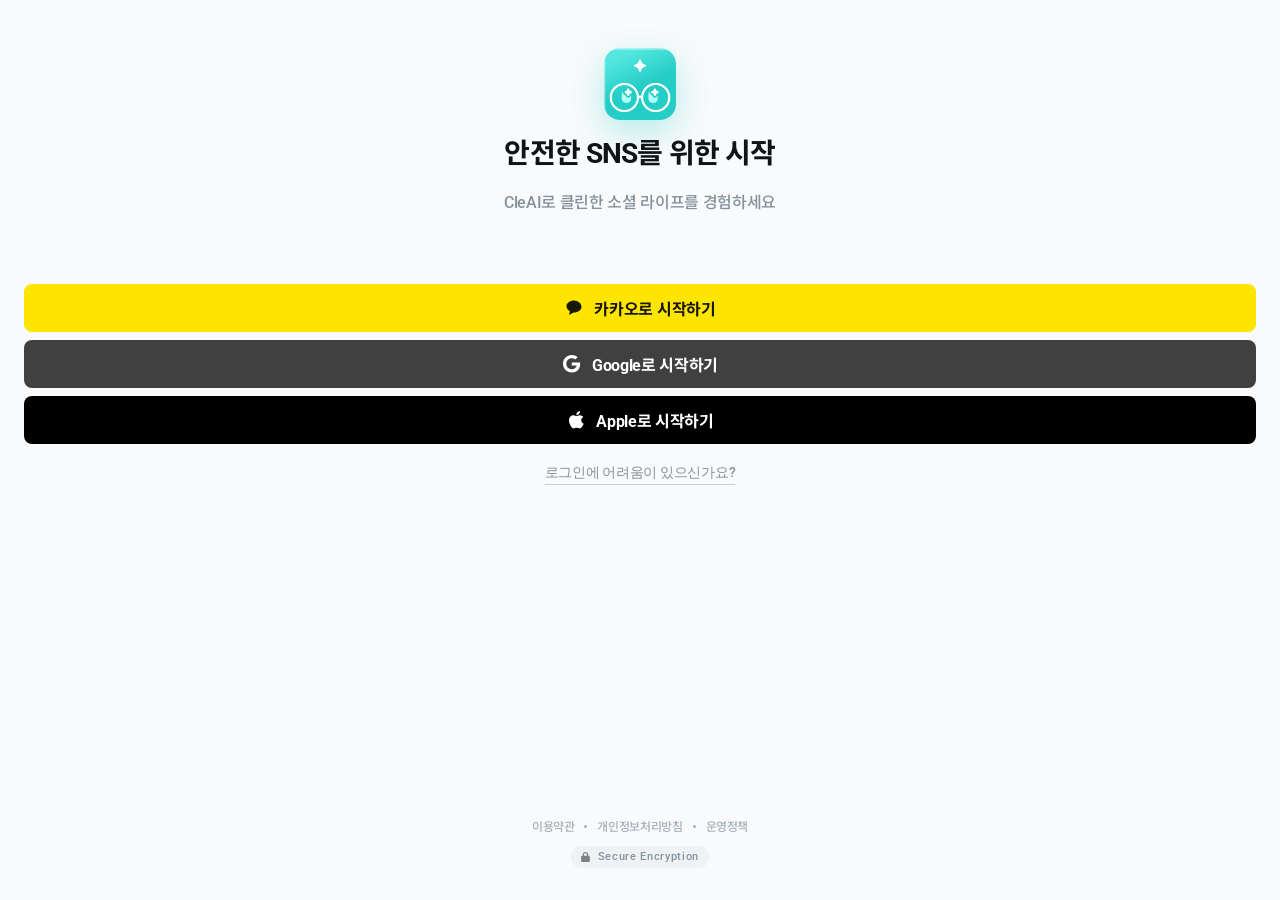
==== CleAI App Screens.html @ 6dae0ecf "Update app icon to new glasses mascot design Replace app-icon.png with new teal glasses icon. Add ap" ====
<!DOCTYPE html><html lang="ko"><head><meta charset="UTF-8"/><meta name="viewport" content="width=device-width, initial-scale=1.0, viewport-fit=cover"/><title>CleAI</title><link rel="preconnect" href="https://fonts.googleapis.com"/><link rel="preconnect" href="https://fonts.gstatic.com" crossorigin/><link href="https://fonts.googleapis.com/css2?family=Gugi&family=Roboto:wght@400;500;700&family=Noto+Sans+KR:wght@400;500;700&display=swap" rel="stylesheet"/><link rel="stylesheet" href="cleai.css"/><link rel="apple-touch-icon" href="assets/app-icon.png"/><link rel="icon" type="image/png" href="assets/app-icon.png"/><style>*{box-sizing:border-box;margin:0;padding:0}html,body{height:100%}body{font-family:'Roboto','Noto Sans KR',-apple-system,sans-serif;background:var(--n-50);-webkit-font-smoothing:antialiased}
.phone{width:100%;height:100%}
.screen{position:relative;width:100%;height:100dvh;overflow:hidden;background:var(--n-50);display:flex;flex-direction:column}



.screen-body{flex:1;overflow-y:auto;-ms-overflow-style:none;scrollbar-width:none;min-height:0}.screen-body::-webkit-scrollbar{display:none}
.pg{display:flex;flex-direction:column;gap:16px;padding:16px 20px 32px}

.screen .appbar,.screen .appbar-title{width:100%;border-radius:0;box-shadow:none;border-bottom:1px solid var(--n-150);flex:none}.screen .appbar{padding:12px 20px}.screen .appbar-title{padding:16px 20px}
.screen .tabbar{width:100%;border-radius:0;box-shadow:none;border-top:1px solid var(--n-150);flex:none}
.backbar{height:54px;display:flex;align-items:center;justify-content:center;position:relative;flex:none;background:#fff;border-bottom:1px solid var(--n-150)}.backbar .bb-back{position:absolute;left:13px;width:40px;height:40px;display:grid;place-items:center;color:var(--n-700);opacity:.8;cursor:pointer}.backbar .bb-title{font-size:17px;font-weight:700;letter-spacing:-.02em;color:var(--n-950)}
.banner-tap{cursor:pointer;border-radius:var(--r-md);-webkit-tap-highlight-color:transparent}
.page-overlay{position:absolute;inset:0;z-index:35;background:var(--n-50);transform:translateX(100%);transition:none;pointer-events:none;display:flex;flex-direction:column}.page-overlay.active{transform:translateX(0);pointer-events:auto}
.overlay-body{flex:1;overflow-y:auto;-ms-overflow-style:none;scrollbar-width:none;min-height:0}.overlay-body::-webkit-scrollbar{display:none}
.page-overlay .page-overlay 
.reels-overlay{position:absolute;inset:0;z-index:40;background:#000;display:none;pointer-events:none}.reels-overlay.open{display:flex;flex-direction:column;pointer-events:auto}
.reels-screen{position:absolute;inset:0;overflow:hidden}.reels-img{position:absolute;inset:0;width:100%;height:100%;object-fit:cover;object-position:center top}
.reels-back{position:absolute;top:48px;left:10px;width:38px;height:38px;border-radius:50%;display:grid;place-items:center;background:rgba(0,0,0,.32);backdrop-filter:blur(4px);cursor:pointer;z-index:70}
.cleai-fab{position:absolute;top:45%;right:6px;width:50px;display:flex;flex-direction:column;align-items:center;gap:5px;z-index:5;cursor:pointer}
.cleai-glyph{width:36px;height:36px;display:grid;place-items:center;position:relative}
.cleai-spinner{position:absolute;width:30px;height:30px;border-radius:50%;border:3px solid rgba(255,255,255,.32);border-top-color:#fff;animation:cleaiSpin .8s linear infinite;opacity:1;transition:opacity .25s}
@keyframes cleaiSpin{to{transform:rotate(360deg)}}
.cleai-icon{position:absolute;opacity:0;transform:scale(.4)}.cleai-lbl{font-size:11px;font-weight:700;color:#fff;letter-spacing:-.02em;text-shadow:0 1px 4px rgba(0,0,0,.55)}
.reels-overlay.loaded .cleai-spinner{opacity:0}.reels-overlay.loaded .cleai-icon{opacity:1;transform:scale(1);transition:opacity .3s,transform .45s cubic-bezier(.2,1.5,.4,1)}
.bs-overlay{position:absolute;inset:0;z-index:50;display:flex;flex-direction:column;justify-content:flex-end;pointer-events:none}.bs-overlay.open{pointer-events:auto}
.bs-scrim{position:absolute;inset:0;background:rgba(15,20,24,.38);opacity:0;transition:opacity .32s}.bs-overlay.open .bs-scrim{opacity:1}
.bs-sheet{width:100%;background:#fff;border-radius:20px 20px 0 0;transform:translateY(100%);transition:none;position:relative;z-index:1;max-height:88%;display:flex;flex-direction:column}.bs-overlay.open .bs-sheet{transform:translateY(0)}
.bs-handle{width:36px;height:4px;border-radius:9999px;background:var(--n-200);margin:12px auto 0;flex:none}
.bs-header{display:flex;align-items:center;justify-content:space-between;padding:14px 24px 0;flex:none}.bs-brand{display:flex;align-items:center;gap:14px}.bs-icon-wrap{width:40px;height:40px;border-radius:8px;background:var(--teal-500);display:grid;place-items:center;flex:none}.bs-title{font-size:24px;font-weight:700;letter-spacing:-.01em;color:var(--n-950)}.bs-version{font-size:12px;font-weight:500;color:var(--n-500);background:#fff;border:1px solid var(--n-200);border-radius:8px;padding:5px 10px}
.bs-state{display:flex;flex-direction:column;flex:1;overflow:hidden}.bs-hidden{display:none!important}
.bs-mascot-area{flex:1;display:flex;flex-direction:column;align-items:center;justify-content:center;gap:6px;padding:16px}.bs-mascot{width:160px}.bs-analyzing-title{font-size:24px;font-weight:700;letter-spacing:-.01em;color:var(--n-950)}.bs-analyzing-sub{font-size:14px;font-weight:500;color:var(--n-500);letter-spacing:-.02em}
.bs-body{flex:1;overflow-y:auto;padding:16px 24px 0;display:flex;flex-direction:column;gap:12px;-ms-overflow-style:none;scrollbar-width:none}.bs-body::-webkit-scrollbar{display:none}
.bs-risk-card{background:var(--n-50);border-radius:10px;box-shadow:inset 0 0 0 1px var(--n-200);padding:16px}.bs-risk-header{display:flex;justify-content:space-between;align-items:center;margin-bottom:16px}.bs-risk-title{font-size:18px;font-weight:700;color:var(--n-950);letter-spacing:-.02em}
.bs-risk-tabs{display:flex;gap:4px}.bs-risk-tab{width:36px;height:24px;border-radius:8px;background:#fff;display:flex;align-items:center;justify-content:center;font-size:12px;font-weight:500;color:var(--n-300);letter-spacing:-.03em}.bs-risk-tab.active{background:var(--risk-caution);color:#fff;font-weight:700}
.bs-prows{display:flex;flex-direction:column;gap:14px}.bs-prow-meta{display:flex;justify-content:space-between;font-size:14px;font-weight:500;color:rgb(74,86,96);letter-spacing:-.02em;margin-bottom:6px}.bs-prow-track{height:8px;border-radius:9999px;background:var(--n-150)}.bs-prow-fill{height:100%;border-radius:9999px;background:var(--teal-500)}
.bs-accordion{height:64px;border-radius:16px;box-shadow:inset 0 0 0 1px var(--n-200);background:#fff;display:flex;align-items:center;justify-content:space-between;padding:0 16px;cursor:pointer;flex:none}.bs-accordion.open{border-radius:16px 16px 0 0}.bs-accordion-label{font-size:16px;font-weight:700;color:var(--n-950);letter-spacing:-.02em}.bs-accordion-chev{transition:transform .3s}.bs-accordion.open .bs-accordion-chev{transform:rotate(180deg)}
.bs-detail{background:var(--n-0);border-radius:0 0 16px 16px;overflow:hidden;max-height:0;transition:max-height .35s cubic-bezier(.4,0,.2,1);flex:none;border:none}.bs-detail.open{max-height:300px;border:1px solid var(--n-200);border-top:none}
.bs-detail-inner{padding:16px}
.bs-detail-section{margin-bottom:14px}.bs-detail-section:last-child{margin-bottom:0}.bs-detail-label{font-size:14px;font-weight:500;color:var(--n-500);letter-spacing:-.02em;margin-bottom:6px}.bs-detail-val{font-size:14px;font-weight:500;color:var(--n-950);letter-spacing:-.02em}.bs-detail-text{font-size:14px;font-weight:500;color:var(--n-950);letter-spacing:-.02em;line-height:1.6}.bs-detail-two{display:flex;gap:40px}.bs-kw-row{display:flex;gap:6px;flex-wrap:wrap}.bs-kw-chip{background:var(--n-150);border-radius:4px;padding:3px 8px;font-size:12px;color:var(--n-500)}
.bs-actions{display:flex;flex-direction:column;gap:8px;padding:12px 24px 24px;flex:none}.bs-primary-btn{height:44px;border-radius:8px;background:var(--teal-500);color:#fff;font-size:16px;font-weight:700;letter-spacing:-.02em;border:none;cursor:pointer;font-family:'Roboto',sans-serif;display:flex;align-items:center;justify-content:center;gap:6px;width:100%}.bs-close-btn{height:44px;border-radius:8px;background:var(--n-150);color:rgb(74,86,96);font-size:16px;font-weight:700;letter-spacing:-.02em;border:none;cursor:pointer;font-family:'Roboto',sans-serif;width:100%}
.verdict-overlay{position:absolute;inset:0;z-index:60;background:rgb(248,250,251);transform:translateX(100%);transition:none;pointer-events:none;display:flex;flex-direction:column}.verdict-overlay.open{transform:translateX(0);pointer-events:auto}
.verdict-header{height:56px;background:#fff;border-bottom:1px solid var(--n-150);display:flex;align-items:center;justify-content:center;position:relative;flex:none}.verdict-header .vd-back{position:absolute;left:10px;width:40px;height:40px;display:grid;place-items:center;color:var(--n-700);opacity:.8;cursor:pointer}.verdict-header .vd-title{font-size:17px;font-weight:700;letter-spacing:-.02em;color:var(--n-950)}
.verdict-body{flex:1;overflow-y:auto;padding:20px 24px 32px;display:flex;flex-direction:column;gap:16px;-ms-overflow-style:none;scrollbar-width:none}.verdict-body::-webkit-scrollbar{display:none}
.vd-card{background:#fff;border-radius:10px;box-shadow:var(--sh-card);padding:16px}.vd-content-row{display:flex;gap:14px;align-items:flex-start}.vd-thumb{width:80px;height:80px;border-radius:8px;background:url(assets/verdict-thumb.png) center/cover no-repeat;flex:none}.vd-meta{flex:1;min-width:0}.vd-source-tag{display:inline-block;background:var(--n-150);border-radius:8px;padding:3px 8px;font-size:12px;font-weight:500;color:var(--n-500);letter-spacing:-.03em;margin-bottom:6px}.vd-content-title{font-size:14px;font-weight:500;color:rgb(74,86,96);letter-spacing:-.02em;line-height:1.5}.vd-author{font-size:12px;color:var(--n-500);letter-spacing:-.03em;margin-top:4px}.vd-summary{font-size:16px;color:var(--n-950);letter-spacing:-.02em;line-height:1.7;margin-top:14px;padding-top:14px;border-top:1px solid var(--n-150)}
.vd-risk-title{font-size:20px;font-weight:700;color:var(--n-950);letter-spacing:-.01em;margin-bottom:14px}.vd-bar-labels{display:flex;justify-content:space-between;font-size:12px;color:rgb(166,177,185);margin-bottom:6px}.vd-segments{display:flex;gap:4px;margin-bottom:12px}.vd-seg{flex:1;height:16px;border-radius:4px;background:var(--n-150)}.vd-seg.on{background:var(--teal-500)}.vd-tags{display:flex;gap:8px;flex-wrap:wrap}.vd-tag{display:flex;align-items:center;gap:6px;background:var(--n-150);border-radius:8px;padding:6px 12px;font-size:14px;font-weight:500;color:rgb(102,115,125)}.vd-tag img{width:18px;height:18px;opacity:.6}
.vd-sec-head{display:flex;justify-content:space-between;align-items:center;margin-bottom:12px}.vd-sec-title{font-size:20px;font-weight:700;color:var(--n-950);letter-spacing:-.01em}.vd-sec-count{font-size:14px;color:var(--n-500)}
.vd-ref-card{background:#fff;border-radius:10px;box-shadow:var(--sh-card);padding:16px;display:flex;gap:14px;align-items:flex-start;margin-bottom:12px}.vd-ref-card:last-child{margin-bottom:0}.vd-ref-icon{width:56px;height:56px;border-radius:8px;background:var(--n-50);display:grid;place-items:center;flex:none}.vd-ref-icon img{width:22px;height:22px}.vd-ref-body{flex:1;min-width:0}.vd-ref-tag{display:inline-block;background:var(--n-150);border-radius:4px;padding:2px 7px;font-size:11px;color:var(--n-500);margin-bottom:5px}.vd-ref-title{font-size:14px;font-weight:700;color:var(--n-950);letter-spacing:-.02em;margin-bottom:3px}.vd-ref-desc{font-size:13px;color:var(--n-500);white-space:nowrap;overflow:hidden;text-overflow:ellipsis;margin-bottom:6px}.vd-ref-link{font-size:14px;font-weight:500;color:rgb(102,115,125);border-bottom:1px solid rgb(102,115,125);display:inline-block}
.vd-extra-section{border:1px solid var(--n-200);border-radius:10px;overflow:hidden;background:#fff}.vd-extra-item{border-bottom:1px solid var(--n-200);padding:14px 16px}.vd-extra-item:last-child{border-bottom:none}.vd-extra-header{display:flex;justify-content:space-between;align-items:center;margin-bottom:8px}.vd-extra-label{font-size:16px;font-weight:700;color:var(--n-950);letter-spacing:-.02em}.vd-extra-text{font-size:14px;font-weight:500;color:rgb(102,115,125);letter-spacing:-.02em;line-height:1.6}
.vd-actions{display:flex;flex-direction:column;gap:8px;margin-top:4px}.vd-primary{height:44px;border-radius:8px;background:var(--teal-500);color:#fff;font-size:16px;font-weight:700;border:none;cursor:pointer;font-family:'Roboto',sans-serif;width:100%}.vd-ghost{height:44px;border-radius:8px;background:transparent;color:var(--n-500);font-size:14px;border:none;cursor:pointer;font-family:'Roboto',sans-serif;width:100%}
.g1-pg{background:rgb(248,250,251)}
#g1SubContent{overflow:hidden;max-height:2000px;transition:max-height .45s cubic-bezier(.4,0,.2,1),opacity .35s ease;opacity:1;display:flex;flex-direction:column;gap:6px;padding-top:6px}
#g1SubContent.hidden{max-height:0;opacity:0}
#g1SubContent .sec-group-label{margin-top:18px;margin-bottom:2px}
#g1SubContent .sec-group-label:first-child{margin-top:0}.g1-card{background:#fff;border-radius:10px;box-shadow:var(--sh-card);overflow:hidden}.g1-card-row{display:flex;align-items:center;justify-content:space-between;padding:18px 16px}.g1-card-title{font-size:20px;font-weight:700;color:rgb(17,24,39);letter-spacing:-.01em}
.g1-plrow{display:flex;align-items:center;gap:14px;padding:12px 16px;border-bottom:1px solid var(--n-150)}.g1-plrow.last{border-bottom:none}.g1-pl-icon{width:40px;height:40px;border-radius:8px;background:var(--n-50);display:grid;place-items:center;flex:none;color:var(--n-500)}.g1-pl-body{flex:1}.g1-pl-name{font-size:18px;font-weight:700;color:var(--n-950);letter-spacing:-.02em}.g1-pl-status{font-size:12px;font-weight:500;color:var(--n-500);letter-spacing:-.03em;margin-top:2px}.g1-pl-status.ok{color:rgb(71,205,122)}.g1-pl-btn{font-size:14px;font-weight:500;color:var(--n-500);border:1px solid var(--n-200);border-radius:4px;padding:3px 10px;flex:none;cursor:pointer}
.g1-frow{display:flex;align-items:center;justify-content:space-between;padding:14px 16px;border-bottom:1px solid var(--n-150);gap:12px}.g1-frow.last{border-bottom:none}.g1-frow.g1-nav{cursor:pointer}.g1-frow.g1-nav:active{background:var(--n-50)}.g1-fr-body{flex:1;min-width:0}.g1-fr-title{font-size:16px;font-weight:500;color:var(--n-950);letter-spacing:-.02em}.g1-fr-desc{font-size:14px;font-weight:500;color:var(--n-500);letter-spacing:-.02em;margin-top:2px}
.h1-month-bar{background:var(--teal-500);height:54px;display:flex;align-items:center;justify-content:center;gap:8px;font-size:18px;font-weight:700;color:#fff;letter-spacing:-.02em;flex:none;box-shadow:0 2px 16px rgba(36,205,197,.35)}
.h1-body{display:flex;flex-direction:column;background:rgb(238,242,244);gap:8px}.h1-teal-section{background:var(--teal-500);box-shadow:0 4px 20px rgba(36,205,197,.35);padding:16px 24px 24px}
.h1-headline{font-size:24px;font-weight:700;color:#fff;letter-spacing:-.03em;line-height:1.55;margin-bottom:20px}
.h1-chart-card{background:#fff;border-radius:10px;padding:16px}.h1-chart-head{display:flex;justify-content:space-between;align-items:center;margin-bottom:12px}.h1-chart-title{font-size:16px;font-weight:700;color:var(--n-950);letter-spacing:-.01em}.h1-chart-meta{font-size:12px;font-weight:500;color:var(--n-500);letter-spacing:-.03em}.h1-chart-labels{display:flex;justify-content:space-around;font-size:12px;font-weight:500;color:var(--n-500);letter-spacing:-.02em;margin-top:8px}
.h1-gray-section{padding:24px 24px 20px;display:flex;flex-direction:column;gap:10px}.h1-sec-label{font-size:18px;font-weight:700;color:var(--n-950);letter-spacing:-.01em}
.h1-rank-card{background:#fff;border-radius:8px;box-shadow:var(--sh-card);padding:0 16px;height:72px;display:flex;align-items:center;gap:12px}.h1-rank-badge{width:36px;height:36px;border-radius:50%;background:var(--teal-600);display:grid;place-items:center;font-size:20px;font-weight:700;color:#fff;flex:none}.h1-rank-badge.r2{background:var(--teal-400)}.h1-rank-badge.r3{background:var(--teal-300)}.h1-rank-body{flex:1;min-width:0}.h1-rank-title{font-size:16px;font-weight:700;color:var(--n-950);letter-spacing:-.02em}.h1-rank-desc{font-size:12px;font-weight:500;color:var(--n-500);letter-spacing:-.02em;margin-top:2px}.h1-rank-count{font-size:13px;font-weight:500;color:var(--n-500);letter-spacing:-.02em;flex:none}
.h1-platform-card{background:#fff;border-radius:10px;box-shadow:var(--sh-card);padding:20px 16px}.h1-pl-row{display:flex;align-items:center;justify-content:space-between}.h1-pl-left{display:flex;align-items:center;gap:10px}.h1-pl-icon{color:var(--n-700);display:grid;place-items:center;width:24px;height:24px}.h1-pl-name{font-size:16px;font-weight:500;color:var(--n-700);letter-spacing:-.02em}.h1-pl-pct{font-size:16px;font-weight:500;color:var(--n-700);letter-spacing:-.02em}.h1-pl-track{height:8px;border-radius:9999px;background:var(--n-150);margin-top:8px;overflow:hidden}.h1-pl-fill{height:100%;border-radius:9999px;background:var(--teal-500)}

/* share tap button */
.share-tap-btn{position:absolute;top:70%;right:2px;width:58px;height:68px;z-index:7;cursor:pointer;-webkit-tap-highlight-color:transparent}
/* share popup overlay */
.share-popup{position:absolute;inset:0;z-index:45;display:flex;align-items:center;justify-content:center;padding:20px;pointer-events:none}
.share-popup.open{pointer-events:auto}
.share-scrim{position:absolute;inset:0;background:rgba(15,20,24,.55);opacity:0;transition:opacity .22s}
.share-popup.open .share-scrim{opacity:1}
.share-dialog{position:relative;z-index:1;width:320px;max-width:320px;border-radius:20px;background:rgba(255,255,255,.82);backdrop-filter:blur(15px);-webkit-backdrop-filter:blur(15px);overflow:hidden;transform:scale(.92);opacity:0;transition:transform .22s,opacity .22s;text-align:center;padding-bottom:24px}
.share-popup.open .share-dialog{transform:scale(1);opacity:1}
.share-dialog-title{font-size:32px;font-weight:700;color:var(--n-950);letter-spacing:-.03em;padding:28px 24px 0;line-height:1.2}
.share-dialog-sub{font-size:14px;font-weight:500;color:rgb(102,115,125);letter-spacing:-.02em;padding:8px 24px 0}
.share-dialog-mascot{width:280px;display:block;margin:-8px auto -16px}
.share-dialog-shadow{width:38px;height:4px;border-radius:50%;background:rgb(198,206,212);margin:0 auto 0}
.share-f2{display:none;flex-direction:column;background:#fff;border-radius:20px;overflow:hidden;width:100%;max-width:320px;box-shadow:0 20px 60px rgba(15,20,24,.3);position:relative;z-index:1}.share-f2.active{display:flex}
.share-f2-header{display:flex;align-items:center;gap:14px;padding:24px 24px 0}
.share-f2-body{padding:16px 24px 0;display:flex;flex-direction:column;gap:12px}
.share-risk-card{background:var(--n-50);border-radius:10px;box-shadow:inset 0 0 0 1px var(--n-200);padding:16px;display:flex;flex-direction:column;gap:14px}
.share-risk-row{display:flex;align-items:center;justify-content:space-between;height:24px}
.srr-label{font-size:14px;font-weight:500;color:rgb(74,86,96);letter-spacing:-.02em}
.srr-right{display:flex;align-items:center;gap:10px}
.srr-bar{width:64px;height:8px;border-radius:9999px;background:var(--n-200);overflow:hidden;flex:none}
.srr-bar span{display:block;height:100%;border-radius:9999px;background:var(--teal-500)}
.srr-lvl{font-size:14px;font-weight:500;color:rgb(74,86,96);letter-spacing:-.02em;min-width:28px;text-align:right}
.share-alert-box{background:var(--n-50);border-radius:8px;box-shadow:inset 0 0 0 1px var(--n-200);padding:12px;font-size:14px;font-weight:500;color:rgb(74,86,96);letter-spacing:-.02em}
.share-alert-link{font-size:14px;font-weight:500;color:var(--n-500);letter-spacing:-.02em;display:flex;align-items:center;gap:6px;justify-content:center}
.share-dialog-btns{display:flex;flex-direction:column;gap:8px;padding:16px 24px 0}
.share-btn-primary{height:44px;border-radius:8px;background:var(--teal-500);color:#fff;font-size:16px;font-weight:700;letter-spacing:-.02em;border:none;cursor:pointer;font-family:'Roboto',sans-serif;width:100%}
.share-btn-gray{height:44px;border-radius:8px;background:var(--n-150);color:rgb(74,86,96);font-size:16px;font-weight:700;letter-spacing:-.02em;border:none;cursor:pointer;font-family:'Roboto',sans-serif;width:100%}

/* ── Splash Screen ── */
.splash-overlay{position:absolute;inset:0;z-index:200;background:linear-gradient(169deg,rgb(191,244,252) -8%,rgb(36,205,197) 44%,rgb(108,222,216) 100%);display:flex;align-items:center;justify-content:center;opacity:1;transition:opacity .55s ease}
.splash-overlay.hide{opacity:0}
.splash-overlay.gone{display:none}
.splash-content{display:flex;flex-direction:column;align-items:center;gap:19.5px;animation:splashIn .7s cubic-bezier(.2,1.1,.4,1) both;margin-top:-80px}
@keyframes splashIn{from{opacity:0;transform:scale(.82)}to{opacity:1;transform:scale(1)}}
/* Logo mark (125.288×107.338) */
.splash-logo{display:flex;flex-direction:column;align-items:center;justify-content:center;width:90px}
.splash-logo-img{width:90px;height:auto}
/* Wordmark */
.splash-wordmark{font-family:'Gugi',sans-serif;font-size:40px;color:#fff;letter-spacing:-.02em;line-height:1}
@media(prefers-reduced-motion:reduce){.splash-content{animation:none}}

/* ── Flow overlays (login, permissions) ── */
.flow-overlay{position:absolute;inset:0;display:none;flex-direction:column;background:rgb(248,250,251)}
.flow-overlay.active{display:flex!important;pointer-events:auto!important;transform:translateX(0)!important}
/* Login */
.login-flow-body{flex:1;display:flex;flex-direction:column;padding:0 24px 32px;overflow:hidden;gap:20px}
.lf-top{display:flex;flex-direction:column;align-items:center;text-align:center;padding-top:48px;gap:12px;padding-bottom:48px}
.lf-icon{width:72px;height:72px;border-radius:16px;box-shadow:0 12px 32px rgba(36,205,197,.3)}
.lf-heading{font-size:28px;font-weight:700;color:rgb(15,20,24);letter-spacing:-.03em;line-height:1.6}
.lf-sub{font-size:16px;font-weight:500;color:rgb(133,146,155);letter-spacing:-.02em;line-height:1.7}
.lf-btns{display:flex;flex-direction:column;gap:8px}
.lf-btns .btn{max-width:none;width:100%}
.lf-btns .btn-link{margin-top:12px;background:none;border:none;border-bottom:1px solid rgb(198,206,212);padding:0 0 2px;font-size:14px;font-weight:500;color:rgb(133,146,155);letter-spacing:-.02em;cursor:pointer;display:inline-block;width:auto;align-self:center;font-family:'Roboto',sans-serif}
.lf-footer{display:flex;flex-direction:column;align-items:center;gap:10px;margin-top:auto}
.lf-links{display:flex;align-items:center;gap:10px;font-size:12px;font-weight:500;color:rgb(166,177,185);letter-spacing:-.03em}
.lf-dot{width:3px;height:3px;border-radius:50%;background:rgb(166,177,185)}
.lf-encrypt{font-size:11px;font-weight:500;color:rgb(133,146,155);letter-spacing:.06em;background:rgb(238,242,244);border-radius:9999px;padding:3px 10px;display:flex;align-items:center;gap:4px}
/* Permissions */
.perm-flow-body{flex:1;overflow-y:auto;-ms-overflow-style:none;scrollbar-width:none;padding:24px 24px 32px;display:flex;flex-direction:column;gap:16px}
.perm-flow-body::-webkit-scrollbar{display:none}
.perm-chip{display:inline-flex;align-items:center;gap:6px;background:rgb(243,244,246);border-radius:8px;padding:4px 10px;font-size:12px;font-weight:500;color:rgb(107,114,128);letter-spacing:-.03em;width:fit-content}
.perm-heading{font-size:28px;font-weight:700;color:rgb(0,0,0);letter-spacing:-.03em;line-height:1.6}
.perm-sub{font-size:16px;color:rgb(107,114,128);letter-spacing:-.02em;line-height:1.7}
.perm-cards{display:flex;flex-direction:column;gap:12px}
.perm-card{background:rgb(249,250,251);border-radius:16px;box-shadow:inset 0 0 0 1px rgb(243,244,246);padding:20px;display:flex;gap:16px;align-items:flex-start}
.perm-card-icon{width:40px;height:40px;border-radius:8px;background:rgb(238,242,244);box-shadow:inset 0 0 0 1px rgb(221,227,231);display:grid;place-items:center;flex:none}
.perm-card-body{flex:1;min-width:0}
.perm-card-head{display:flex;align-items:center;justify-content:space-between;margin-bottom:6px}
.perm-card-title{font-size:18px;font-weight:700;color:rgb(17,24,39);letter-spacing:-.02em}
.perm-tgl{width:40px;height:24px;border-radius:9999px;flex:none;position:relative;cursor:pointer}
.perm-tgl::after{content:'';position:absolute;top:3px;width:18px;height:18px;border-radius:50%;background:#fff;transition:left .2s}
.perm-tgl.on{background:var(--teal-500)}.perm-tgl.on::after{left:19px}
.perm-tgl.off{background:rgb(209,213,219)}.perm-tgl.off::after{left:3px}
.perm-card-desc{font-size:16px;color:rgb(107,114,128);letter-spacing:-.02em;line-height:1.7}
.perm-encrypt-note{font-size:12px;font-weight:500;color:rgb(133,146,155);letter-spacing:-.03em;text-align:center}
.perm-cta{height:44px;border-radius:8px;background:var(--teal-500);color:#fff;font-size:16px;font-weight:700;letter-spacing:-.02em;border:none;cursor:pointer;font-family:'Roboto',sans-serif;width:100%;flex:none}

/* Chart animation */
#chartLine{transition:stroke-dashoffset 1s cubic-bezier(.4,0,.2,1)}
#chartLine.anim{stroke-dashoffset:0}
#chartArea{transition:opacity .5s ease}
#chartArea.anim{opacity:1}
.chart-dot{transition:opacity .25s ease,r .2s ease}
.chart-dot.anim{opacity:1}

/* Slide-in sub-pages */
#pageAccountInfo,#pageNotifSettings{transition:transform .3s cubic-bezier(.4,0,.2,1)!important}
/* Settings sub-pages */
.sfl-label{font-size:16px;font-weight:500;color:rgb(15,20,24);letter-spacing:-.02em;margin-bottom:6px}
.sfl-input{border-radius:8px;background:#fff;box-shadow:inset 0 0 0 1px rgb(221,227,231);padding:12px 16px;display:flex;align-items:center;justify-content:space-between;height:51px}
.sfl-input.locked{background:rgb(238,242,244);box-shadow:inset 0 0 0 1px rgb(198,206,212)}
.sfl-value{font-size:16px;font-weight:500;color:rgb(74,86,96);letter-spacing:-.02em}
.sfl-inp{border:none;background:none;outline:none;font-size:16px;font-weight:500;color:rgb(15,20,24);letter-spacing:-.02em;width:100%;font-family:'Roboto',sans-serif}
.sfl-inp::placeholder{color:rgb(198,206,212)}
.settings-field-group{display:flex;flex-direction:column}
.sfl-save-btn{height:44px;border-radius:8px;background:var(--teal-500);color:#fff;font-size:16px;font-weight:700;border:none;cursor:pointer;font-family:'Roboto',sans-serif}
/* Notif page */
.notif-sec-label{font-size:18px;font-weight:700;color:rgb(74,86,96);letter-spacing:-.02em;margin-bottom:12px}
.notif-card{background:#fff;border-radius:10px;box-shadow:inset 0 0 0 1px rgb(221,227,231);overflow:hidden}
.notif-row{display:flex;align-items:center;justify-content:space-between;padding:16px;border-bottom:1px solid rgb(221,227,231);gap:12px}
.notif-row:last-child{border-bottom:none}
.notif-row-body{flex:1;min-width:0}
.notif-row-title{font-size:16px;font-weight:500;color:rgb(15,20,24);letter-spacing:-.02em;margin-bottom:4px}
.notif-row-desc{font-size:14px;font-weight:500;color:rgb(133,146,155);letter-spacing:-.02em;line-height:1.55}
.freq-row{display:flex;align-items:center;justify-content:space-between;padding:16px;border-bottom:1px solid rgb(221,227,231);cursor:pointer}
.freq-row:last-child{border-bottom:none}
.freq-row-left{display:flex;align-items:center;gap:12px}
.freq-row-label{font-size:16px;font-weight:500;color:rgb(15,20,24);letter-spacing:-.02em}
.freq-check{transition:opacity .2s}
.notif-freq-note{font-size:14px;font-weight:500;color:rgb(166,177,185);letter-spacing:-.02em;text-align:center;margin-top:14px}
@media(prefers-reduced-motion:reduce){.cleai-spinner{animation:none}}.screen,.flow-overlay,.page-overlay,.verdict-overlay{padding-top:env(safe-area-inset-top,0px)}.reels-back{top:calc(48px + env(safe-area-inset-top,0px))}.screen .tabbar,.page-overlay .tabbar{padding-bottom:env(safe-area-inset-bottom,0px)}</style></head><body><div class="phone"><div class="screen"><div class="splash-overlay" id="splashOverlay">
      <!-- Logo container: 125.288×176.822, centered in 360px frame -->
      <div class="splash-content">
        <div class="splash-logo">
          <img class="splash-logo-img" src="assets/splash-logo.svg" alt="CleAI"/>
        </div>
                <div class="splash-wordmark">CleAI</div>
      </div>
    </div>
      <div class="flow-overlay" id="loginPage" style="z-index:195;background:rgb(248,250,251)">
      
      <div class="login-flow-body">
        <!-- Top: icon + heading (top:112 → top:208 in 852px) -->
        <div class="lf-top">
          <img src="assets/app-icon.png" class="lf-icon" alt="CleAI"/>
          <div class="lf-heading">안전한 SNS를 위한 시작</div>
          <div class="lf-sub">CleAI로 클린한 소셜 라이프를 경험하세요</div>
        </div>
        <!-- Buttons (top:344 in 852px ≈ 40%) -->
        <div class="lf-btns">
          <button class="btn btn-kakao" onclick="openPermissions()"><span class="bi"><svg viewBox="0 0 18 18" width="18" height="18" fill="rgb(25,23,0)"><path d="M9 1.5C4.86 1.5 1.5 4.09 1.5 7.275c0 2.07 1.38 3.885 3.465 4.905l-.885 3.3a.28.28 0 0 0 .42.315L8.55 13.5c.15.015.3.015.45.015 4.14 0 7.5-2.595 7.5-5.775S13.14 1.5 9 1.5Z"/></svg></span>카카오로 시작하기</button>
          <button class="btn btn-google" onclick="openPermissions()"><span class="bi"><svg viewBox="0 0 18 18" width="18" height="18" fill="white"><path d="M17.16 8.92C17.16 13.9 13.75 17.44 8.72 17.44 3.9 17.44 0 13.54 0 8.72 0 3.9 3.9 0 8.72 0c2.35 0 4.32.86 5.85 2.28L12.19 4.56C9.09 1.57 3.32 3.82 3.32 8.72c0 3.04 2.43 5.5 5.4 5.5 3.45 0 4.75-2.47 4.95-3.75H8.72V7.47h8.3c.08.45.14.87.14 1.45Z"/></svg></span>Google로 시작하기</button>
          <button class="btn btn-apple" onclick="openPermissions()"><span class="bi"><svg viewBox="0 0 15 18" width="15" height="18" fill="white"><path d="M12.293 9.246C12.285 7.813 12.934 6.73 14.246 5.934c-.734-1.051-1.844-1.629-3.309-1.742-1.387-.11-2.902.808-3.457.808-.586 0-1.93-.77-2.984-.77C2.317 4.266 0 5.969 0 9.434c0 1.023.188 2.08.563 3.171.5 1.434 2.304 4.95 4.187 4.891.984-.023 1.68-.697 2.961-.697 1.242 0 1.887.697 2.984.697 1.899-.027 3.531-3.223 4.008-4.66-2.547-1.2-2.41-3.516-2.41-3.59Zm-2.211-6.414C11.148 1.566 11.051.414 11.02 0c-.941.055-2.031.641-2.652 1.363C7.684 2.137 7.281 3.094 7.367 4.172c1.02.078 1.949-.446 2.715-1.34Z"/></svg></span>Apple로 시작하기</button>
          <button class="btn-link">로그인에 어려움이 있으신가요?</button>
        </div>
        <!-- Footer -->
        <div class="lf-footer">
          <div class="lf-links"><span>이용약관</span><span class="lf-dot"></span><span>개인정보처리방침</span><span class="lf-dot"></span><span>운영정책</span></div>
          <div class="lf-encrypt"><img src="assets/login-lock.svg" style="width:9px;height:10px;filter:invert(50%)" alt=""/>&nbsp;Secure Encryption</div>
        </div>
      </div>
    </div>
      <div class="flow-overlay" id="permPage" style="z-index:196;transform:translateX(0)">
      
      <div class="backbar" style="flex:none"><div class="bb-back" onclick="closePermissions()"><svg width="11" height="19" viewBox="0 0 10 18" fill="none" stroke="currentColor" stroke-width="2" stroke-linecap="round" stroke-linejoin="round"><path d="M9 1 1 9l8 8"/></svg></div><span class="bb-title">권한 설정 안내</span></div>
      <div class="perm-flow-body">
        <div class="perm-chip"><img src="assets/perm-settings.svg" style="width:14px;height:14px;filter:invert(40%) sepia(10%) saturate(400%) hue-rotate(160deg)" alt=""/>Required Settings</div>
        <div class="perm-heading">실시간 서비스를 위해<br/>아래 권한이 필요해요.</div>
        <div class="perm-sub">AI가 유해 콘텐츠로부터 사용자를 보호하기 위해 필수적인 접근 권한입니다. 설정은 언제든지 변경할 수 있어요.</div>
        <div class="perm-cards">
          <div class="perm-card">
          <div class="perm-card-icon"><img src="assets/perm-screen.svg" style="width:20px;height:20px;filter:invert(30%) sepia(15%) saturate(400%) hue-rotate(160deg)" alt=""/></div>
          <div class="perm-card-body">
            <div class="perm-card-head"><span class="perm-card-title">화면 콘텐츠 접근</span><div class="perm-tgl on"></div></div>
            <div class="perm-card-desc">실시간으로 콘텐츠를 탐지하고 필터링하기 위해 필요해요.</div>
          </div>
        </div>
          <div class="perm-card">
          <div class="perm-card-icon"><img src="assets/perm-notif.svg" style="width:20px;height:20px;filter:invert(30%) sepia(15%) saturate(400%) hue-rotate(160deg)" alt=""/></div>
          <div class="perm-card-body">
            <div class="perm-card-head"><span class="perm-card-title">알림 권한</span><div class="perm-tgl off"></div></div>
            <div class="perm-card-desc">위험 콘텐츠 탐지 알림 및 주간 리포트를 보내드려요.</div>
          </div>
        </div>
          <div class="perm-card">
          <div class="perm-card-icon"><img src="assets/perm-usage.svg" style="width:20px;height:20px;filter:invert(30%) sepia(15%) saturate(400%) hue-rotate(160deg)" alt=""/></div>
          <div class="perm-card-body">
            <div class="perm-card-head"><span class="perm-card-title">사용 패턴 분석</span><div class="perm-tgl on"></div></div>
            <div class="perm-card-desc">개인화된 필터링 성능 향상 및 리포트 제공을 위해 사용돼요.</div>
          </div>
        </div>
          <div class="perm-card">
          <div class="perm-card-icon"><img src="assets/perm-camera.svg" style="width:20px;height:20px;filter:invert(30%) sepia(15%) saturate(400%) hue-rotate(160deg)" alt=""/></div>
          <div class="perm-card-body">
            <div class="perm-card-head"><span class="perm-card-title">카메라 접근</span><div class="perm-tgl on"></div></div>
            <div class="perm-card-desc">이미지 및 QR 코드 분석을 통한 보안 강화를 위해 필요해요.</div>
          </div>
        </div>
          <div class="perm-card">
          <div class="perm-card-icon"><img src="assets/perm-mic.svg" style="width:20px;height:20px;filter:invert(30%) sepia(15%) saturate(400%) hue-rotate(160deg)" alt=""/></div>
          <div class="perm-card-body">
            <div class="perm-card-head"><span class="perm-card-title">마이크 접근</span><div class="perm-tgl on"></div></div>
            <div class="perm-card-desc">음성 콘텐츠 내 유해 요소를 분석하기 위해 필요해요.</div>
          </div>
        </div>
        </div>
        <div class="perm-encrypt-note">데이터는 암호화되어 안전하게 보관됩니다</div>
        <button class="perm-cta" onclick="completePerm()">설정 완료</button>
      </div>
    </div>
      <div class="appbar"><div class="ab-brand"><img src="assets/app-icon.png" style="width:34px;height:34px;border-radius:9px;flex:none" alt="CleAI"/><span class="ab-wm">CleAI</span></div><span class="chip-version">v.1.7.3</span></div><div class="screen-body"><div class="pg"><div class="banner-tap" onclick="openReels()" role="button" tabindex="-1"><div class="card-mock">
            <div class="banner">
              <div class="bn-eye"><img class="spk" src="assets/sparkle.svg" style="filter:brightness(0) invert(1)" alt="" /> CleAI LIVE</div>
              <div class="bn-title">AI 필터링 작동 중</div>
              <div class="bn-sub">CleAI가 SNS 경험을 보호하고 있어요</div>
              <img class="bn-mascot" src="assets/mascot-hero.png" alt="" />
            </div>
          </div></div><div class="card-mock">
            <div class="stat-card">
              <div class="sc-title">차단된 콘텐츠</div>
              <div class="sc-num">12<small>건</small></div>
              <hr />
              <div class="stat-grid">
                <div class="stat-item"><div class="si-l">가짜 뉴스</div><div class="si-v">4</div></div>
                <div class="stat-item"><div class="si-l">AI 생성물</div><div class="si-v">3</div></div>
                <div class="stat-item"><div class="si-l">자극적</div><div class="si-v">2</div></div>
                <div class="stat-item"><div class="si-l">편향적</div><div class="si-v">1</div></div>
                <div class="stat-item"><div class="si-l">광고</div><div class="si-v">2</div></div>
                <div class="stat-item" style="display:flex;align-items:center;justify-content:center;gap:4px;color:var(--n-300)"><span style="width:6px;height:6px;border-radius:50%;background:currentColor"></span><span style="width:6px;height:6px;border-radius:50%;background:currentColor"></span><span style="width:6px;height:6px;border-radius:50%;background:currentColor"></span></div>
              </div>
            </div>
          </div><div class="sec-group-label">연결된 플랫폼</div><div class="card-mock" style="display:flex;flex-direction:column;gap:16px">
            <div class="plugin-row">
              <span class="icon-chip"><svg viewBox="0 0 27 27" width="20" height="20" fill="currentColor" xmlns="http://www.w3.org/2000/svg"><path d="M7.73333 0H18.9333C23.2 0 26.6667 3.46667 26.6667 7.73333V18.9333C26.6667 20.9843 25.8519 22.9513 24.4016 24.4016C22.9513 25.8519 20.9843 26.6667 18.9333 26.6667H7.73333C3.46667 26.6667 0 23.2 0 18.9333V7.73333C0 5.68233 0.81476 3.71532 2.26504 2.26504C3.71532 0.81476 5.68233 0 7.73333 0ZM7.46667 2.66667C6.19363 2.66667 4.97273 3.17238 4.07255 4.07255C3.17238 4.97273 2.66667 6.19363 2.66667 7.46667V19.2C2.66667 21.8533 4.81333 24 7.46667 24H19.2C20.473 24 21.6939 23.4943 22.5941 22.5941C23.4943 21.6939 24 20.473 24 19.2V7.46667C24 4.81333 21.8533 2.66667 19.2 2.66667H7.46667ZM20.3333 4.66667C20.7754 4.66667 21.1993 4.84226 21.5118 5.15482C21.8244 5.46738 22 5.89131 22 6.33333C22 6.77536 21.8244 7.19928 21.5118 7.51185C21.1993 7.82441 20.7754 8 20.3333 8C19.8913 8 19.4674 7.82441 19.1548 7.51185C18.8423 7.19928 18.6667 6.77536 18.6667 6.33333C18.6667 5.89131 18.8423 5.46738 19.1548 5.15482C19.4674 4.84226 19.8913 4.66667 20.3333 4.66667ZM13.3333 6.66667C15.1014 6.66667 16.7971 7.36905 18.0474 8.61929C19.2976 9.86953 20 11.5652 20 13.3333C20 15.1014 19.2976 16.7971 18.0474 18.0474C16.7971 19.2976 15.1014 20 13.3333 20C11.5652 20 9.86953 19.2976 8.61929 18.0474C7.36905 16.7971 6.66667 15.1014 6.66667 13.3333C6.66667 11.5652 7.36905 9.86953 8.61929 8.61929C9.86953 7.36905 11.5652 6.66667 13.3333 6.66667ZM13.3333 9.33333C12.2725 9.33333 11.2551 9.75476 10.5049 10.5049C9.75476 11.2551 9.33333 12.2725 9.33333 13.3333C9.33333 14.3942 9.75476 15.4116 10.5049 16.1618C11.2551 16.9119 12.2725 17.3333 13.3333 17.3333C14.3942 17.3333 15.4116 16.9119 16.1618 16.1618C16.9119 15.4116 17.3333 14.3942 17.3333 13.3333C17.3333 12.2725 16.9119 11.2551 16.1618 10.5049C15.4116 9.75476 14.3942 9.33333 13.3333 9.33333Z"></path></svg></span>
              <div class="pr-txt"><div class="pr-name">Instagram</div><div class="pr-sub">데이터 수집 및 실시간 분석 중</div></div>
              <span class="badge active">ACTIVE <img class="spk" src="assets/sparkle.svg" style="filter:invert(58%) sepia(64%) saturate(458%) hue-rotate(128deg) brightness(95%)" alt="" /></span>
            </div>
            <div class="plugin-row">
              <span class="icon-chip"><svg viewBox="0 0 27 19" width="22" height="16" fill="currentColor" xmlns="http://www.w3.org/2000/svg"><path d="M10.6667 13.3333L17.5867 9.33333L10.6667 5.33333V13.3333ZM26.08 2.89333C26.2533 3.52 26.3733 4.36 26.4533 5.42667C26.5467 6.49333 26.5867 7.41333 26.5867 8.21333L26.6667 9.33333C26.6667 12.2533 26.4533 14.4 26.08 15.7733C25.7467 16.9733 24.9733 17.7467 23.7733 18.08C23.1467 18.2533 22 18.3733 20.24 18.4533C18.5067 18.5467 16.92 18.5867 15.4533 18.5867L13.3333 18.6667C7.74667 18.6667 4.26667 18.4533 2.89333 18.08C1.69333 17.7467 0.92 16.9733 0.586667 15.7733C0.413333 15.1467 0.293333 14.3067 0.213333 13.24C0.12 12.1733 0.0799999 11.2533 0.0799999 10.4533L0 9.33333C0 6.41333 0.213333 4.26667 0.586667 2.89333C0.92 1.69333 1.69333 0.92 2.89333 0.586667C3.52 0.413333 4.66667 0.293333 6.42667 0.213333C8.16 0.12 9.74667 0.0799999 11.2133 0.0799999L13.3333 0C18.92 0 22.4 0.213333 23.7733 0.586667C24.9733 0.92 25.7467 1.69333 26.08 2.89333Z"></path></svg></span>
              <div class="pr-txt"><div class="pr-name">Youtube</div><div class="pr-sub">추천 알고리즘 필터링 적용 중</div></div>
              <span class="badge active">ACTIVE <img class="spk" src="assets/sparkle.svg" style="filter:invert(58%) sepia(64%) saturate(458%) hue-rotate(128deg) brightness(95%)" alt="" /></span>
            </div>
            <div class="plugin-row">
              <span class="icon-chip"><svg viewBox="0 0 21 24" width="18" height="20" fill="currentColor" xmlns="http://www.w3.org/2000/svg"><path d="M16.5867 3.76C15.6754 2.71937 15.1732 1.3832 15.1733 0H11.0533V16.5333C11.0222 17.4283 10.6447 18.2761 10.0004 18.898C9.35613 19.5199 8.49546 19.8672 7.6 19.8667C5.70667 19.8667 4.13333 18.32 4.13333 16.4C4.13333 14.1067 6.34667 12.3867 8.62667 13.0933V8.88C4.02667 8.26667 0 11.84 0 16.4C0 20.84 3.68 24 7.58667 24C11.7733 24 15.1733 20.6 15.1733 16.4V8.01333C16.844 9.21313 18.8498 9.85686 20.9067 9.85333V5.73333C20.9067 5.73333 18.4 5.85333 16.5867 3.76Z"></path></svg></span>
              <div class="pr-txt"><div class="pr-name">TikTok</div><div class="pr-sub">연결이 해제되었습니다</div></div>
              <span class="badge inactive">INACTIVE <img class="spk" src="assets/sparkle.svg" style="filter:invert(62%) sepia(8%) saturate(380%) hue-rotate(160deg) brightness(92%)" alt="" /></span>
            </div>
          </div></div></div><div class="tabbar"><div class="tab" class="tab active" onclick="showPage('home')"><svg viewBox="0 0 18 20" width="22" height="22" fill="currentColor" xmlns="http://www.w3.org/2000/svg"><path d="M0 17.7143V7.42857C0 7.06666 0.0798748 6.72381 0.239625 6.4C0.399375 6.07619 0.6195 5.80952 0.9 5.6L7.65 0.457143C8.04375 0.152381 8.49375 0 9 0C9.50625 0 9.95625 0.152381 10.35 0.457143L17.1 5.6C17.3812 5.80952 17.6017 6.07619 17.7615 6.4C17.9212 6.72381 18.0007 7.06666 18 7.42857V17.7143C18 18.3429 17.7795 18.8811 17.3385 19.3291C16.8975 19.7771 16.368 20.0008 15.75 20H12.375C12.0562 20 11.7892 19.8903 11.574 19.6709C11.3587 19.4514 11.2507 19.1802 11.25 18.8571V13.1429C11.25 12.819 11.142 12.5478 10.926 12.3291C10.71 12.1105 10.443 12.0008 10.125 12H7.875C7.55625 12 7.28925 12.1097 7.074 12.3291C6.85875 12.5486 6.75075 12.8198 6.75 13.1429V18.8571C6.75 19.1809 6.642 19.4526 6.426 19.672C6.21 19.8914 5.943 20.0008 5.625 20H2.25C1.63125 20 1.10175 19.7764 0.6615 19.3291C0.22125 18.8819 0.00075 18.3436 0 17.7143Z"></path></svg><span class="tl">홈</span></div><div class="tab" onclick="showPage('filter')"><svg viewBox="0 0 18 16" width="22" height="22" fill="currentColor" xmlns="http://www.w3.org/2000/svg"><path d="M3 16C2.44772 16 2 15.5523 2 15V10C2 9.44771 1.55228 9 1 9C0.447715 9 0 8.55229 0 8C0 7.44772 0.447715 7 1 7H5C5.55228 7 6 7.44772 6 8C6 8.55229 5.55228 9 5 9C4.44772 9 4 9.44772 4 10V15C4 15.5523 3.55228 16 3 16ZM3 5C2.44772 5 2 4.55228 2 4V1C2 0.447715 2.44772 0 3 0C3.55228 0 4 0.447715 4 1V4C4 4.55228 3.55228 5 3 5ZM7 5C6.44772 5 6 4.55228 6 4C6 3.44772 6.44772 3 7 3C7.55228 3 8 2.55228 8 2V1C8 0.447715 8.44771 0 9 0C9.55229 0 10 0.447715 10 1V2C10 2.55228 10.4477 3 11 3C11.5523 3 12 3.44772 12 4C12 4.55228 11.5523 5 11 5H7ZM9 16C8.44771 16 8 15.5523 8 15V8C8 7.44772 8.44771 7 9 7C9.55229 7 10 7.44772 10 8V15C10 15.5523 9.55229 16 9 16ZM15 16C14.4477 16 14 15.5523 14 15V14C14 13.4477 13.5523 13 13 13C12.4477 13 12 12.5523 12 12C12 11.4477 12.4477 11 13 11H17C17.5523 11 18 11.4477 18 12C18 12.5523 17.5523 13 17 13C16.4477 13 16 13.4477 16 14V15C16 15.5523 15.5523 16 15 16ZM15 9C14.4477 9 14 8.55229 14 8V1C14 0.447715 14.4477 0 15 0C15.5523 0 16 0.447715 16 1V8C16 8.55229 15.5523 9 15 9Z"></path></svg><span class="tl">필터</span></div><div class="tab" onclick="showPage('report')"><svg viewBox="0 0 20 20" width="22" height="22" fill="currentColor" xmlns="http://www.w3.org/2000/svg"><path d="M2.22222 20C1.61111 20 1.08796 19.7824 0.652778 19.3472C0.217593 18.912 0 18.3889 0 17.7778V2.22222C0 1.61111 0.217593 1.08796 0.652778 0.652778C1.08796 0.217593 1.61111 0 2.22222 0H17.7778C18.3889 0 18.912 0.217593 19.3472 0.652778C19.7824 1.08796 20 1.61111 20 2.22222V17.7778C20 18.3889 19.7824 18.912 19.3472 19.3472C18.912 19.7824 18.3889 20 17.7778 20H2.22222ZM2.22222 15.5V17.7778H17.7778V8.05556L11.1667 15.5556L6.66667 11.0556L2.22222 15.5ZM2.22222 12.3333L6.66667 7.88889L11.0556 12.2778L17.7778 4.72222V2.22222H2.22222V12.3333ZM2.22222 8.05556V4.72222V12.2778V7.88889V15.5V11.0556V15.5556V8.05556ZM2.22222 12.3333V2.22222V12.2778V7.88889V12.3333ZM2.22222 15.5V11.0556V15.5556V8.05556V17.7778V15.5Z"/></svg><span class="tl">통계</span></div><div class="tab" onclick="showPage('settings')"><svg viewBox="0 0 20 20" width="22" height="22" fill="currentColor" xmlns="http://www.w3.org/2000/svg"><path d="M18.3659 10.6599C18.2027 10.4774 18.1127 10.2429 18.1127 10C18.1127 9.75712 18.2027 9.52255 18.3659 9.34009L19.6688 7.90029C19.8123 7.74298 19.9015 7.54504 19.9234 7.33487C19.9454 7.1247 19.899 6.91311 19.7909 6.73044L17.7552 3.27092C17.6482 3.08846 17.4853 2.94384 17.2898 2.85766C17.0942 2.77148 16.8759 2.74814 16.6661 2.79098L14.7525 3.17093C14.509 3.22035 14.2555 3.18052 14.0398 3.05894C13.8242 2.93737 13.6613 2.74247 13.5819 2.51102L12.961 0.681267C12.8927 0.482673 12.7626 0.310183 12.5891 0.188176C12.4156 0.0661699 12.2074 0.000818685 11.994 0.00135977H7.92255C7.70058 -0.0100207 7.48093 0.0502795 7.29713 0.17305C7.11333 0.295821 6.9755 0.474315 6.90468 0.681267L6.33467 2.51102C6.25528 2.74247 6.09239 2.93737 5.87674 3.05894C5.6611 3.18052 5.40761 3.22035 5.16412 3.17093L3.19963 2.79098C3.00068 2.76336 2.79787 2.7942 2.61674 2.87961C2.43561 2.96501 2.28426 3.10117 2.18176 3.27092L0.146014 6.73044C0.0352295 6.91107 -0.014583 7.12148 0.00369848 7.33159C0.0219799 7.5417 0.107419 7.74075 0.247801 7.90029L1.5405 9.34009C1.70368 9.52255 1.79368 9.75712 1.79368 10C1.79368 10.2429 1.70368 10.4774 1.5405 10.6599L0.247801 12.0997C0.107419 12.2593 0.0219799 12.4583 0.00369848 12.6684C-0.014583 12.8785 0.0352295 13.0889 0.146014 13.2696L2.18176 16.7291C2.28873 16.9115 2.45161 17.0562 2.64718 17.1423C2.84275 17.2285 3.06102 17.2519 3.27088 17.209L5.18447 16.8291C5.42797 16.7796 5.68145 16.8195 5.8971 16.9411C6.11274 17.0626 6.27563 17.2575 6.35503 17.489L6.97593 19.3187C7.04675 19.5257 7.18459 19.7042 7.36838 19.827C7.55218 19.9497 7.77183 20.01 7.9938 19.9986H12.0653C12.2787 19.9992 12.4868 19.9338 12.6604 19.8118C12.8339 19.6898 12.964 19.5173 13.0323 19.3187L13.6532 17.489C13.7326 17.2575 13.8954 17.0626 14.1111 16.9411C14.3267 16.8195 14.5802 16.7796 14.8237 16.8291L16.7373 17.209C16.9472 17.2519 17.1654 17.2285 17.361 17.1423C17.5566 17.0562 17.7195 16.9115 17.8264 16.7291L19.8622 13.2696C19.9702 13.0869 20.0166 12.8753 19.9947 12.6651C19.9727 12.455 19.8836 12.257 19.74 12.0997L18.3659 10.6599ZM16.8493 11.9997L17.6636 12.8996L16.3607 15.1193L15.1596 14.8793C14.4265 14.7321 13.6639 14.8545 13.0166 15.2231C12.3692 15.5917 11.8822 16.181 11.648 16.8791L11.2612 17.9989H8.65541L8.28898 16.8591C8.05472 16.161 7.5677 15.5717 6.92036 15.2031C6.27301 14.8345 5.51042 14.7121 4.77733 14.8593L3.57624 15.0993L2.25301 12.8896L3.0673 11.9897C3.56805 11.4398 3.84489 10.7278 3.84489 9.99C3.84489 9.25217 3.56805 8.54022 3.0673 7.99027L2.25301 7.0904L3.55588 4.89069L4.75697 5.13066C5.49006 5.27786 6.25266 5.15554 6.9 4.78691C7.54734 4.41828 8.03436 3.829 8.26862 3.13093L8.65541 2.00109H11.2612L11.648 3.14093C11.8822 3.839 12.3692 4.42827 13.0166 4.79691C13.6639 5.16554 14.4265 5.28786 15.1596 5.14066L16.3607 4.90069L17.6636 7.12039L16.8493 8.02027C16.3541 8.56895 16.0808 9.27678 16.0808 10.01C16.0808 10.7432 16.3541 11.451 16.8493 11.9997ZM9.95829 6.00054C9.15302 6.00054 8.36584 6.23511 7.69629 6.67457C7.02674 7.11404 6.50489 7.73867 6.19673 8.46947C5.88857 9.20028 5.80794 10.0044 5.96504 10.7803C6.12214 11.5561 6.50991 12.2687 7.07931 12.828C7.64872 13.3874 8.37419 13.7683 9.16398 13.9226C9.95377 14.0769 10.7724 13.9977 11.5164 13.695C12.2603 13.3923 12.8962 12.8797 13.3436 12.222C13.791 11.5643 14.0298 10.791 14.0298 10C14.0298 8.93928 13.6008 7.922 12.8373 7.17196C12.0737 6.42191 11.0381 6.00054 9.95829 6.00054ZM9.95829 11.9997C9.55566 11.9997 9.16207 11.8824 8.82729 11.6627C8.49251 11.443 8.23159 11.1307 8.07751 10.7653C7.92343 10.3999 7.88311 9.99778 7.96166 9.60987C8.04021 9.22196 8.2341 8.86565 8.5188 8.58598C8.8035 8.30631 9.16624 8.11586 9.56113 8.0387C9.95603 7.96154 10.3653 8.00114 10.7373 8.15249C11.1093 8.30385 11.4273 8.56016 11.6509 8.88901C11.8746 9.21786 11.994 9.60449 11.994 10C11.994 10.5304 11.7795 11.039 11.3978 11.414C11.016 11.789 10.4982 11.9997 9.95829 11.9997Z"></path></svg><span class="tl">설정</span></div></div><div class="page-overlay" id="pageFilter"><div class="backbar"><div class="bb-back" onclick="showPage('home')"><svg width="11" height="19" viewBox="0 0 10 18" fill="none" stroke="currentColor" stroke-width="2" stroke-linecap="round" stroke-linejoin="round"><path d="M9 1 1 9l8 8"/></svg></div><span class="bb-title">필터 설정</span></div><div class="overlay-body"><div class="pg g1-pg"><div class="g1-card"><div class="g1-card-row"><span class="g1-card-title">CleAI 분석</span><span class="tgl on" id="g1AnalysisToggle" style="flex:none"></span></div></div><div id="g1SubContent"><div class="sec-group-label">플러그인 연결 상태</div><div class="g1-card"><div class="g1-plrow"><div class="g1-pl-icon"><svg viewBox="0 0 27 27" width="20" height="20" fill="currentColor"><path d="M7.73333 0H18.9333C23.2 0 26.6667 3.46667 26.6667 7.73333V18.9333C26.6667 23.2 23.2 26.6667 18.9333 26.6667H7.73333C3.46667 26.6667 0 23.2 0 18.9333V7.73333C0 3.46667 3.46667 0 7.73333 0ZM7.46667 2.66667C4.81333 2.66667 2.66667 4.81333 2.66667 7.46667V19.2C2.66667 21.8533 4.81333 24 7.46667 24H19.2C21.8533 24 24 21.8533 24 19.2V7.46667C24 4.81333 21.8533 2.66667 19.2 2.66667H7.46667ZM20.3333 4.66667C21.0697 4.66667 21.6667 5.26362 21.6667 6C21.6667 6.73638 21.0697 7.33333 20.3333 7.33333C19.597 7.33333 19 6.73638 19 6C19 5.26362 19.597 4.66667 20.3333 4.66667ZM13.3333 6.66667C16.2788 6.66667 18.6667 9.05457 18.6667 12C18.6667 14.9455 16.2788 17.3333 13.3333 17.3333C10.3878 17.3333 8 14.9455 8 12C8 9.05457 10.3878 6.66667 13.3333 6.66667ZM13.3333 9.33333C11.8606 9.33333 10.6667 10.5273 10.6667 12C10.6667 13.4727 11.8606 14.6667 13.3333 14.6667C14.806 14.6667 16 13.4727 16 12C16 10.5273 14.806 9.33333 13.3333 9.33333Z"/></svg></div><div class="g1-pl-body"><div class="g1-pl-name">Instagram</div><div class="g1-pl-status ok">연동됨</div></div><div class="g1-pl-btn">해제</div></div><div class="g1-plrow"><div class="g1-pl-icon"><svg viewBox="0 0 27 19" width="22" height="15" fill="currentColor"><path d="M10.6667 13.3333L17.5867 9.33333L10.6667 5.33333V13.3333ZM26.08 2.89333C26.2533 3.52 26.3733 4.36 26.4533 5.42667C26.5467 6.49333 26.5867 7.41333 26.5867 8.21333L26.6667 9.33333C26.6667 12.2533 26.4533 14.4 26.08 15.7733C25.7467 16.9733 24.9733 17.7467 23.7733 18.08C23.1467 18.2533 22 18.3733 20.24 18.4533C18.5067 18.5467 16.92 18.5867 15.4533 18.5867L13.3333 18.6667C7.74667 18.6667 4.26667 18.4533 2.89333 18.08C1.69333 17.7467 0.92 16.9733 0.586667 15.7733C0.413333 15.1467 0.293333 14.3067 0.213333 13.24C0.12 12.1733 0.08 11.2533 0.08 10.4533L0 9.33333C0 6.41333 0.213333 4.26667 0.586667 2.89333C0.92 1.69333 1.69333 0.92 2.89333 0.586667C3.52 0.413333 4.66667 0.293333 6.42667 0.213333C8.16 0.12 9.74667 0.08 11.2133 0.08L13.3333 0C18.92 0 22.4 0.213333 23.7733 0.586667C24.9733 0.92 25.7467 1.69333 26.08 2.89333Z"/></svg></div><div class="g1-pl-body"><div class="g1-pl-name">Youtube</div><div class="g1-pl-status ok">연동됨</div></div><div class="g1-pl-btn">해제</div></div><div class="g1-plrow last"><div class="g1-pl-icon"><svg viewBox="0 0 16 18" width="14" height="16" fill="currentColor"><path d="M12.44 2.82C11.757 2.04 11.38 1.037 11.38 0L8.29 0L8.29 12.4C8.267 13.071 7.984 13.707 7.5 14.173C7.017 14.64 6.372 14.9 5.7 14.9C4.28 14.9 3.1 13.74 3.1 12.3C3.1 10.58 4.76 9.29 6.47 9.82L6.47 6.66C3.02 6.2 0 8.88 0 12.3C0 15.63 2.76 18 5.69 18C8.83 18 11.38 15.45 11.38 12.3L11.38 6.01C12.633 6.91 14.137 7.393 15.68 7.39L15.68 4.3C15.68 4.3 13.8 4.39 12.44 2.82Z"/></svg></div><div class="g1-pl-body"><div class="g1-pl-name">TikTok</div><div class="g1-pl-status">미연동</div></div><div class="g1-pl-btn">연결</div></div></div><div class="sec-group-label">필터 카테고리</div><div class="g1-card"><div class="g1-frow"><div class="g1-fr-body"><div class="g1-fr-title">AI 활용 콘텐츠 필터</div><div class="g1-fr-desc">AI 사용 제작 식별</div></div><span class="tgl on" style="flex:none"></span></div><div class="g1-frow"><div class="g1-fr-body"><div class="g1-fr-title">상업적 홍보 및 스팸</div><div class="g1-fr-desc">스팸 메시지 자동 차단</div></div><span class="tgl on" style="flex:none"></span></div><div class="g1-frow"><div class="g1-fr-body"><div class="g1-fr-title">폭력적/부적절 자극 요소</div><div class="g1-fr-desc">자극적 콘텐츠 정제</div></div><span class="tgl off" style="flex:none"></span></div><div class="g1-frow last"><div class="g1-fr-body"><div class="g1-fr-title">정치적/사회적 극단주의</div><div class="g1-fr-desc">극단주의 표현 식별</div></div><span class="tgl off" style="flex:none"></span></div></div><div class="sec-group-label">키워드 필터</div><div class="g1-card"><div class="g1-frow"><div class="g1-fr-body"><div class="g1-fr-title">키워드 필터링</div><div class="g1-fr-desc">설정한 키워드가 포함된 콘텐츠 숨김</div></div><span class="tgl on" style="flex:none"></span></div><div class="g1-frow last g1-nav" onclick="openKeywordMgmt()"><div class="g1-fr-body"><div class="g1-fr-title">차단 키워드 관리</div><div class="g1-fr-desc">차단할 키워드를 추가 또는 삭제</div></div><span style="color:var(--n-300);flex:none"><svg width="8" height="14" viewBox="0 0 8 14" fill="none" stroke="currentColor" stroke-width="2" stroke-linecap="round" stroke-linejoin="round"><path d="M1 1l6 6-6 6"/></svg></span></div></div></div></div></div><div class="tabbar"><div class="tab" onclick="showPage('home')"><svg viewBox="0 0 18 20" width="22" height="22" fill="currentColor" xmlns="http://www.w3.org/2000/svg"><path d="M0 17.7143V7.42857C0 7.06666 0.0798748 6.72381 0.239625 6.4C0.399375 6.07619 0.6195 5.80952 0.9 5.6L7.65 0.457143C8.04375 0.152381 8.49375 0 9 0C9.50625 0 9.95625 0.152381 10.35 0.457143L17.1 5.6C17.3812 5.80952 17.6017 6.07619 17.7615 6.4C17.9212 6.72381 18.0007 7.06666 18 7.42857V17.7143C18 18.3429 17.7795 18.8811 17.3385 19.3291C16.8975 19.7771 16.368 20.0008 15.75 20H12.375C12.0562 20 11.7892 19.8903 11.574 19.6709C11.3587 19.4514 11.2507 19.1802 11.25 18.8571V13.1429C11.25 12.819 11.142 12.5478 10.926 12.3291C10.71 12.1105 10.443 12.0008 10.125 12H7.875C7.55625 12 7.28925 12.1097 7.074 12.3291C6.85875 12.5486 6.75075 12.8198 6.75 13.1429V18.8571C6.75 19.1809 6.642 19.4526 6.426 19.672C6.21 19.8914 5.943 20.0008 5.625 20H2.25C1.63125 20 1.10175 19.7764 0.6615 19.3291C0.22125 18.8819 0.00075 18.3436 0 17.7143Z"></path></svg><span class="tl">홈</span></div><div class="tab" onclick="showPage('filter') active"><svg viewBox="0 0 18 16" width="22" height="22" fill="currentColor" xmlns="http://www.w3.org/2000/svg"><path d="M3 16C2.44772 16 2 15.5523 2 15V10C2 9.44771 1.55228 9 1 9C0.447715 9 0 8.55229 0 8C0 7.44772 0.447715 7 1 7H5C5.55228 7 6 7.44772 6 8C6 8.55229 5.55228 9 5 9C4.44772 9 4 9.44772 4 10V15C4 15.5523 3.55228 16 3 16ZM3 5C2.44772 5 2 4.55228 2 4V1C2 0.447715 2.44772 0 3 0C3.55228 0 4 0.447715 4 1V4C4 4.55228 3.55228 5 3 5ZM7 5C6.44772 5 6 4.55228 6 4C6 3.44772 6.44772 3 7 3C7.55228 3 8 2.55228 8 2V1C8 0.447715 8.44771 0 9 0C9.55229 0 10 0.447715 10 1V2C10 2.55228 10.4477 3 11 3C11.5523 3 12 3.44772 12 4C12 4.55228 11.5523 5 11 5H7ZM9 16C8.44771 16 8 15.5523 8 15V8C8 7.44772 8.44771 7 9 7C9.55229 7 10 7.44772 10 8V15C10 15.5523 9.55229 16 9 16ZM15 16C14.4477 16 14 15.5523 14 15V14C14 13.4477 13.5523 13 13 13C12.4477 13 12 12.5523 12 12C12 11.4477 12.4477 11 13 11H17C17.5523 11 18 11.4477 18 12C18 12.5523 17.5523 13 17 13C16.4477 13 16 13.4477 16 14V15C16 15.5523 15.5523 16 15 16ZM15 9C14.4477 9 14 8.55229 14 8V1C14 0.447715 14.4477 0 15 0C15.5523 0 16 0.447715 16 1V8C16 8.55229 15.5523 9 15 9Z"></path></svg><span class="tl">필터</span></div><div class="tab" onclick="showPage('report')"><svg viewBox="0 0 20 20" width="22" height="22" fill="currentColor" xmlns="http://www.w3.org/2000/svg"><path d="M2.22222 20C1.61111 20 1.08796 19.7824 0.652778 19.3472C0.217593 18.912 0 18.3889 0 17.7778V2.22222C0 1.61111 0.217593 1.08796 0.652778 0.652778C1.08796 0.217593 1.61111 0 2.22222 0H17.7778C18.3889 0 18.912 0.217593 19.3472 0.652778C19.7824 1.08796 20 1.61111 20 2.22222V17.7778C20 18.3889 19.7824 18.912 19.3472 19.3472C18.912 19.7824 18.3889 20 17.7778 20H2.22222ZM2.22222 15.5V17.7778H17.7778V8.05556L11.1667 15.5556L6.66667 11.0556L2.22222 15.5ZM2.22222 12.3333L6.66667 7.88889L11.0556 12.2778L17.7778 4.72222V2.22222H2.22222V12.3333ZM2.22222 8.05556V4.72222V12.2778V7.88889V15.5V11.0556V15.5556V8.05556ZM2.22222 12.3333V2.22222V12.2778V7.88889V12.3333ZM2.22222 15.5V11.0556V15.5556V8.05556V17.7778V15.5Z"/></svg><span class="tl">통계</span></div><div class="tab" onclick="showPage('settings')"><svg viewBox="0 0 20 20" width="22" height="22" fill="currentColor" xmlns="http://www.w3.org/2000/svg"><path d="M18.3659 10.6599C18.2027 10.4774 18.1127 10.2429 18.1127 10C18.1127 9.75712 18.2027 9.52255 18.3659 9.34009L19.6688 7.90029C19.8123 7.74298 19.9015 7.54504 19.9234 7.33487C19.9454 7.1247 19.899 6.91311 19.7909 6.73044L17.7552 3.27092C17.6482 3.08846 17.4853 2.94384 17.2898 2.85766C17.0942 2.77148 16.8759 2.74814 16.6661 2.79098L14.7525 3.17093C14.509 3.22035 14.2555 3.18052 14.0398 3.05894C13.8242 2.93737 13.6613 2.74247 13.5819 2.51102L12.961 0.681267C12.8927 0.482673 12.7626 0.310183 12.5891 0.188176C12.4156 0.0661699 12.2074 0.000818685 11.994 0.00135977H7.92255C7.70058 -0.0100207 7.48093 0.0502795 7.29713 0.17305C7.11333 0.295821 6.9755 0.474315 6.90468 0.681267L6.33467 2.51102C6.25528 2.74247 6.09239 2.93737 5.87674 3.05894C5.6611 3.18052 5.40761 3.22035 5.16412 3.17093L3.19963 2.79098C3.00068 2.76336 2.79787 2.7942 2.61674 2.87961C2.43561 2.96501 2.28426 3.10117 2.18176 3.27092L0.146014 6.73044C0.0352295 6.91107 -0.014583 7.12148 0.00369848 7.33159C0.0219799 7.5417 0.107419 7.74075 0.247801 7.90029L1.5405 9.34009C1.70368 9.52255 1.79368 9.75712 1.79368 10C1.79368 10.2429 1.70368 10.4774 1.5405 10.6599L0.247801 12.0997C0.107419 12.2593 0.0219799 12.4583 0.00369848 12.6684C-0.014583 12.8785 0.0352295 13.0889 0.146014 13.2696L2.18176 16.7291C2.28873 16.9115 2.45161 17.0562 2.64718 17.1423C2.84275 17.2285 3.06102 17.2519 3.27088 17.209L5.18447 16.8291C5.42797 16.7796 5.68145 16.8195 5.8971 16.9411C6.11274 17.0626 6.27563 17.2575 6.35503 17.489L6.97593 19.3187C7.04675 19.5257 7.18459 19.7042 7.36838 19.827C7.55218 19.9497 7.77183 20.01 7.9938 19.9986H12.0653C12.2787 19.9992 12.4868 19.9338 12.6604 19.8118C12.8339 19.6898 12.964 19.5173 13.0323 19.3187L13.6532 17.489C13.7326 17.2575 13.8954 17.0626 14.1111 16.9411C14.3267 16.8195 14.5802 16.7796 14.8237 16.8291L16.7373 17.209C16.9472 17.2519 17.1654 17.2285 17.361 17.1423C17.5566 17.0562 17.7195 16.9115 17.8264 16.7291L19.8622 13.2696C19.9702 13.0869 20.0166 12.8753 19.9947 12.6651C19.9727 12.455 19.8836 12.257 19.74 12.0997L18.3659 10.6599ZM16.8493 11.9997L17.6636 12.8996L16.3607 15.1193L15.1596 14.8793C14.4265 14.7321 13.6639 14.8545 13.0166 15.2231C12.3692 15.5917 11.8822 16.181 11.648 16.8791L11.2612 17.9989H8.65541L8.28898 16.8591C8.05472 16.161 7.5677 15.5717 6.92036 15.2031C6.27301 14.8345 5.51042 14.7121 4.77733 14.8593L3.57624 15.0993L2.25301 12.8896L3.0673 11.9897C3.56805 11.4398 3.84489 10.7278 3.84489 9.99C3.84489 9.25217 3.56805 8.54022 3.0673 7.99027L2.25301 7.0904L3.55588 4.89069L4.75697 5.13066C5.49006 5.27786 6.25266 5.15554 6.9 4.78691C7.54734 4.41828 8.03436 3.829 8.26862 3.13093L8.65541 2.00109H11.2612L11.648 3.14093C11.8822 3.839 12.3692 4.42827 13.0166 4.79691C13.6639 5.16554 14.4265 5.28786 15.1596 5.14066L16.3607 4.90069L17.6636 7.12039L16.8493 8.02027C16.3541 8.56895 16.0808 9.27678 16.0808 10.01C16.0808 10.7432 16.3541 11.451 16.8493 11.9997ZM9.95829 6.00054C9.15302 6.00054 8.36584 6.23511 7.69629 6.67457C7.02674 7.11404 6.50489 7.73867 6.19673 8.46947C5.88857 9.20028 5.80794 10.0044 5.96504 10.7803C6.12214 11.5561 6.50991 12.2687 7.07931 12.828C7.64872 13.3874 8.37419 13.7683 9.16398 13.9226C9.95377 14.0769 10.7724 13.9977 11.5164 13.695C12.2603 13.3923 12.8962 12.8797 13.3436 12.222C13.791 11.5643 14.0298 10.791 14.0298 10C14.0298 8.93928 13.6008 7.922 12.8373 7.17196C12.0737 6.42191 11.0381 6.00054 9.95829 6.00054ZM9.95829 11.9997C9.55566 11.9997 9.16207 11.8824 8.82729 11.6627C8.49251 11.443 8.23159 11.1307 8.07751 10.7653C7.92343 10.3999 7.88311 9.99778 7.96166 9.60987C8.04021 9.22196 8.2341 8.86565 8.5188 8.58598C8.8035 8.30631 9.16624 8.11586 9.56113 8.0387C9.95603 7.96154 10.3653 8.00114 10.7373 8.15249C11.1093 8.30385 11.4273 8.56016 11.6509 8.88901C11.8746 9.21786 11.994 9.60449 11.994 10C11.994 10.5304 11.7795 11.039 11.3978 11.414C11.016 11.789 10.4982 11.9997 9.95829 11.9997Z"></path></svg><span class="tl">설정</span></div></div></div><div class="page-overlay" id="pageKeywordMgmt" style="z-index:36"><div class="backbar"><div class="bb-back" onclick="closeKeywordMgmt()"><svg width="11" height="19" viewBox="0 0 10 18" fill="none" stroke="currentColor" stroke-width="2" stroke-linecap="round" stroke-linejoin="round"><path d="M9 1 1 9l8 8"/></svg></div><span class="bb-title">차단 키워드 관리</span></div><div class="overlay-body"><div class="pg"><div class="search-row"><div class="search-wrap"><svg width="16" height="16" viewBox="0 0 24 24" fill="none" stroke="currentColor" stroke-width="2" stroke-linecap="round" stroke-linejoin="round"><circle cx="11" cy="11" r="8"/><path d="m21 21-4.35-4.35"/></svg><input placeholder="차단할 키워드 입력" /></div><button class="btn-dark-pill">추가</button></div><div class="tags-wrap"><span class="tag-removable">광고 <span class="tr-x">×</span></span><span class="tag-removable">스포일러 <span class="tr-x">×</span></span><span class="tag-removable">비속어 <span class="tr-x">×</span></span><span class="tag-removable">정치 <span class="tr-x">×</span></span></div><div class="sec-group-label">추천 키워드</div><div class="tags-wrap"><span class="tag-add"><svg viewBox="0 0 10 10" fill="currentColor"><path d="M5.625.75A.75.75 0 0 0 4.125.75v3.375H.75a.75.75 0 0 0 0 1.5h3.375V9a.75.75 0 0 0 1.5 0V5.625H9a.75.75 0 0 0 0-1.5H5.625V.75Z"/></svg> 주식 리딩</span><span class="tag-add"><svg viewBox="0 0 10 10" fill="currentColor"><path d="M5.625.75A.75.75 0 0 0 4.125.75v3.375H.75a.75.75 0 0 0 0 1.5h3.375V9a.75.75 0 0 0 1.5 0V5.625H9a.75.75 0 0 0 0-1.5H5.625V.75Z"/></svg> 코인</span><span class="tag-add"><svg viewBox="0 0 10 10" fill="currentColor"><path d="M5.625.75A.75.75 0 0 0 4.125.75v3.375H.75a.75.75 0 0 0 0 1.5h3.375V9a.75.75 0 0 0 1.5 0V5.625H9a.75.75 0 0 0 0-1.5H5.625V.75Z"/></svg> 혐오 표현</span><span class="tag-add"><svg viewBox="0 0 10 10" fill="currentColor"><path d="M5.625.75A.75.75 0 0 0 4.125.75v3.375H.75a.75.75 0 0 0 0 1.5h3.375V9a.75.75 0 0 0 1.5 0V5.625H9a.75.75 0 0 0 0-1.5H5.625V.75Z"/></svg> 도배</span></div><div style="height:4px"></div><div class="strength-card"><div class="sc-label">필터링 강도 설정</div><div class="strength-track"><div class="strength-fill"></div><div class="strength-thumb"><img src="assets/sparkle.svg" alt="" /></div></div><div class="strength-labels"><span>약함</span><span class="active">보통</span><span>강함</span></div><div class="strength-desc">직접적인 키워드 일치 외에도 문맥을 파악하여 유사한 의미의 유해 콘텐츠를 적절히 차단해요.</div></div></div></div><div class="tabbar"><div class="tab" onclick="showPage('home')"><svg viewBox="0 0 18 20" width="22" height="22" fill="currentColor" xmlns="http://www.w3.org/2000/svg"><path d="M0 17.7143V7.42857C0 7.06666 0.0798748 6.72381 0.239625 6.4C0.399375 6.07619 0.6195 5.80952 0.9 5.6L7.65 0.457143C8.04375 0.152381 8.49375 0 9 0C9.50625 0 9.95625 0.152381 10.35 0.457143L17.1 5.6C17.3812 5.80952 17.6017 6.07619 17.7615 6.4C17.9212 6.72381 18.0007 7.06666 18 7.42857V17.7143C18 18.3429 17.7795 18.8811 17.3385 19.3291C16.8975 19.7771 16.368 20.0008 15.75 20H12.375C12.0562 20 11.7892 19.8903 11.574 19.6709C11.3587 19.4514 11.2507 19.1802 11.25 18.8571V13.1429C11.25 12.819 11.142 12.5478 10.926 12.3291C10.71 12.1105 10.443 12.0008 10.125 12H7.875C7.55625 12 7.28925 12.1097 7.074 12.3291C6.85875 12.5486 6.75075 12.8198 6.75 13.1429V18.8571C6.75 19.1809 6.642 19.4526 6.426 19.672C6.21 19.8914 5.943 20.0008 5.625 20H2.25C1.63125 20 1.10175 19.7764 0.6615 19.3291C0.22125 18.8819 0.00075 18.3436 0 17.7143Z"></path></svg><span class="tl">홈</span></div><div class="tab" onclick="showPage('filter') active"><svg viewBox="0 0 18 16" width="22" height="22" fill="currentColor" xmlns="http://www.w3.org/2000/svg"><path d="M3 16C2.44772 16 2 15.5523 2 15V10C2 9.44771 1.55228 9 1 9C0.447715 9 0 8.55229 0 8C0 7.44772 0.447715 7 1 7H5C5.55228 7 6 7.44772 6 8C6 8.55229 5.55228 9 5 9C4.44772 9 4 9.44772 4 10V15C4 15.5523 3.55228 16 3 16ZM3 5C2.44772 5 2 4.55228 2 4V1C2 0.447715 2.44772 0 3 0C3.55228 0 4 0.447715 4 1V4C4 4.55228 3.55228 5 3 5ZM7 5C6.44772 5 6 4.55228 6 4C6 3.44772 6.44772 3 7 3C7.55228 3 8 2.55228 8 2V1C8 0.447715 8.44771 0 9 0C9.55229 0 10 0.447715 10 1V2C10 2.55228 10.4477 3 11 3C11.5523 3 12 3.44772 12 4C12 4.55228 11.5523 5 11 5H7ZM9 16C8.44771 16 8 15.5523 8 15V8C8 7.44772 8.44771 7 9 7C9.55229 7 10 7.44772 10 8V15C10 15.5523 9.55229 16 9 16ZM15 16C14.4477 16 14 15.5523 14 15V14C14 13.4477 13.5523 13 13 13C12.4477 13 12 12.5523 12 12C12 11.4477 12.4477 11 13 11H17C17.5523 11 18 11.4477 18 12C18 12.5523 17.5523 13 17 13C16.4477 13 16 13.4477 16 14V15C16 15.5523 15.5523 16 15 16ZM15 9C14.4477 9 14 8.55229 14 8V1C14 0.447715 14.4477 0 15 0C15.5523 0 16 0.447715 16 1V8C16 8.55229 15.5523 9 15 9Z"></path></svg><span class="tl">필터</span></div><div class="tab" onclick="showPage('report')"><svg viewBox="0 0 20 20" width="22" height="22" fill="currentColor" xmlns="http://www.w3.org/2000/svg"><path d="M2.22222 20C1.61111 20 1.08796 19.7824 0.652778 19.3472C0.217593 18.912 0 18.3889 0 17.7778V2.22222C0 1.61111 0.217593 1.08796 0.652778 0.652778C1.08796 0.217593 1.61111 0 2.22222 0H17.7778C18.3889 0 18.912 0.217593 19.3472 0.652778C19.7824 1.08796 20 1.61111 20 2.22222V17.7778C20 18.3889 19.7824 18.912 19.3472 19.3472C18.912 19.7824 18.3889 20 17.7778 20H2.22222ZM2.22222 15.5V17.7778H17.7778V8.05556L11.1667 15.5556L6.66667 11.0556L2.22222 15.5ZM2.22222 12.3333L6.66667 7.88889L11.0556 12.2778L17.7778 4.72222V2.22222H2.22222V12.3333ZM2.22222 8.05556V4.72222V12.2778V7.88889V15.5V11.0556V15.5556V8.05556ZM2.22222 12.3333V2.22222V12.2778V7.88889V12.3333ZM2.22222 15.5V11.0556V15.5556V8.05556V17.7778V15.5Z"/></svg><span class="tl">통계</span></div><div class="tab" onclick="showPage('settings')"><svg viewBox="0 0 20 20" width="22" height="22" fill="currentColor" xmlns="http://www.w3.org/2000/svg"><path d="M18.3659 10.6599C18.2027 10.4774 18.1127 10.2429 18.1127 10C18.1127 9.75712 18.2027 9.52255 18.3659 9.34009L19.6688 7.90029C19.8123 7.74298 19.9015 7.54504 19.9234 7.33487C19.9454 7.1247 19.899 6.91311 19.7909 6.73044L17.7552 3.27092C17.6482 3.08846 17.4853 2.94384 17.2898 2.85766C17.0942 2.77148 16.8759 2.74814 16.6661 2.79098L14.7525 3.17093C14.509 3.22035 14.2555 3.18052 14.0398 3.05894C13.8242 2.93737 13.6613 2.74247 13.5819 2.51102L12.961 0.681267C12.8927 0.482673 12.7626 0.310183 12.5891 0.188176C12.4156 0.0661699 12.2074 0.000818685 11.994 0.00135977H7.92255C7.70058 -0.0100207 7.48093 0.0502795 7.29713 0.17305C7.11333 0.295821 6.9755 0.474315 6.90468 0.681267L6.33467 2.51102C6.25528 2.74247 6.09239 2.93737 5.87674 3.05894C5.6611 3.18052 5.40761 3.22035 5.16412 3.17093L3.19963 2.79098C3.00068 2.76336 2.79787 2.7942 2.61674 2.87961C2.43561 2.96501 2.28426 3.10117 2.18176 3.27092L0.146014 6.73044C0.0352295 6.91107 -0.014583 7.12148 0.00369848 7.33159C0.0219799 7.5417 0.107419 7.74075 0.247801 7.90029L1.5405 9.34009C1.70368 9.52255 1.79368 9.75712 1.79368 10C1.79368 10.2429 1.70368 10.4774 1.5405 10.6599L0.247801 12.0997C0.107419 12.2593 0.0219799 12.4583 0.00369848 12.6684C-0.014583 12.8785 0.0352295 13.0889 0.146014 13.2696L2.18176 16.7291C2.28873 16.9115 2.45161 17.0562 2.64718 17.1423C2.84275 17.2285 3.06102 17.2519 3.27088 17.209L5.18447 16.8291C5.42797 16.7796 5.68145 16.8195 5.8971 16.9411C6.11274 17.0626 6.27563 17.2575 6.35503 17.489L6.97593 19.3187C7.04675 19.5257 7.18459 19.7042 7.36838 19.827C7.55218 19.9497 7.77183 20.01 7.9938 19.9986H12.0653C12.2787 19.9992 12.4868 19.9338 12.6604 19.8118C12.8339 19.6898 12.964 19.5173 13.0323 19.3187L13.6532 17.489C13.7326 17.2575 13.8954 17.0626 14.1111 16.9411C14.3267 16.8195 14.5802 16.7796 14.8237 16.8291L16.7373 17.209C16.9472 17.2519 17.1654 17.2285 17.361 17.1423C17.5566 17.0562 17.7195 16.9115 17.8264 16.7291L19.8622 13.2696C19.9702 13.0869 20.0166 12.8753 19.9947 12.6651C19.9727 12.455 19.8836 12.257 19.74 12.0997L18.3659 10.6599ZM16.8493 11.9997L17.6636 12.8996L16.3607 15.1193L15.1596 14.8793C14.4265 14.7321 13.6639 14.8545 13.0166 15.2231C12.3692 15.5917 11.8822 16.181 11.648 16.8791L11.2612 17.9989H8.65541L8.28898 16.8591C8.05472 16.161 7.5677 15.5717 6.92036 15.2031C6.27301 14.8345 5.51042 14.7121 4.77733 14.8593L3.57624 15.0993L2.25301 12.8896L3.0673 11.9897C3.56805 11.4398 3.84489 10.7278 3.84489 9.99C3.84489 9.25217 3.56805 8.54022 3.0673 7.99027L2.25301 7.0904L3.55588 4.89069L4.75697 5.13066C5.49006 5.27786 6.25266 5.15554 6.9 4.78691C7.54734 4.41828 8.03436 3.829 8.26862 3.13093L8.65541 2.00109H11.2612L11.648 3.14093C11.8822 3.839 12.3692 4.42827 13.0166 4.79691C13.6639 5.16554 14.4265 5.28786 15.1596 5.14066L16.3607 4.90069L17.6636 7.12039L16.8493 8.02027C16.3541 8.56895 16.0808 9.27678 16.0808 10.01C16.0808 10.7432 16.3541 11.451 16.8493 11.9997ZM9.95829 6.00054C9.15302 6.00054 8.36584 6.23511 7.69629 6.67457C7.02674 7.11404 6.50489 7.73867 6.19673 8.46947C5.88857 9.20028 5.80794 10.0044 5.96504 10.7803C6.12214 11.5561 6.50991 12.2687 7.07931 12.828C7.64872 13.3874 8.37419 13.7683 9.16398 13.9226C9.95377 14.0769 10.7724 13.9977 11.5164 13.695C12.2603 13.3923 12.8962 12.8797 13.3436 12.222C13.791 11.5643 14.0298 10.791 14.0298 10C14.0298 8.93928 13.6008 7.922 12.8373 7.17196C12.0737 6.42191 11.0381 6.00054 9.95829 6.00054ZM9.95829 11.9997C9.55566 11.9997 9.16207 11.8824 8.82729 11.6627C8.49251 11.443 8.23159 11.1307 8.07751 10.7653C7.92343 10.3999 7.88311 9.99778 7.96166 9.60987C8.04021 9.22196 8.2341 8.86565 8.5188 8.58598C8.8035 8.30631 9.16624 8.11586 9.56113 8.0387C9.95603 7.96154 10.3653 8.00114 10.7373 8.15249C11.1093 8.30385 11.4273 8.56016 11.6509 8.88901C11.8746 9.21786 11.994 9.60449 11.994 10C11.994 10.5304 11.7795 11.039 11.3978 11.414C11.016 11.789 10.4982 11.9997 9.95829 11.9997Z"></path></svg><span class="tl">설정</span></div></div></div><div class="page-overlay" id="pageReport"><div class="h1-month-bar">2026년 5월 <svg width="10" height="6" viewBox="0 0 12 7" fill="none" stroke="white" stroke-width="2" stroke-linecap="round" stroke-linejoin="round"><path d="M1 1l5 5 5-5"/></svg></div><div class="overlay-body h1-body"><div class="h1-teal-section"><div class="h1-headline">이번 달 위험 콘텐츠 노출이<br/>32% 감소했어요</div><div class="h1-chart-card"><div class="h1-chart-head"><span class="h1-chart-title">위험 콘텐츠 감소 추이</span><span class="h1-chart-meta">최근 4주 기준</span></div><div style="position:relative">
<svg id="reportChart" viewBox="0 0 264 130" width="100%" height="130" preserveAspectRatio="none" style="display:block">
  <defs>
    <linearGradient id="hg" x1="0" x2="0" y1="0" y2="1">
      <stop offset="0%" stop-color="rgb(111,235,229)" stop-opacity="1"/>
      <stop offset="90%" stop-color="rgba(156,241,237,0)" stop-opacity="0"/>
    </linearGradient>
  </defs>
  <line x1="0" y1="30" x2="264" y2="30" stroke="rgba(255,255,255,.3)" stroke-width="1"/>
  <line x1="0" y1="70" x2="264" y2="70" stroke="rgba(255,255,255,.3)" stroke-width="1"/>
  <line x1="0" y1="110" x2="264" y2="110" stroke="rgba(255,255,255,.3)" stroke-width="1"/>
  <path id="chartArea" d="M0 8 C44 18 88 38 132 58 C176 75 220 88 264 98 L264 130 L0 130 Z" fill="url(#hg)" opacity="0"/>
  <path id="chartLine" d="M0 8 C44 18 88 38 132 58 C176 75 220 88 264 98" fill="none" stroke="rgb(14,176,193)" stroke-width="2.5" stroke-linejoin="round" stroke-dasharray="320" stroke-dashoffset="320"/>
  <circle class="chart-dot" cx="0" cy="8" r="5" fill="rgb(36,205,197)" stroke="white" stroke-width="2" opacity="0" style="cursor:pointer" data-week="1주차" data-val="63건"/>
  <circle class="chart-dot" cx="88" cy="40" r="5" fill="rgb(36,205,197)" stroke="white" stroke-width="2" opacity="0" style="cursor:pointer" data-week="2주차" data-val="48건"/>
  <circle class="chart-dot" cx="176" cy="73" r="5" fill="rgb(36,205,197)" stroke="white" stroke-width="2" opacity="0" style="cursor:pointer" data-week="3주차" data-val="35건"/>
  <circle class="chart-dot" cx="264" cy="98" r="5" fill="rgb(36,205,197)" stroke="white" stroke-width="2" opacity="0" style="cursor:pointer" data-week="4주차" data-val="21건"/>
  <text x="2" y="28" font-size="10" fill="rgba(255,255,255,.7)">100</text>
  <text x="2" y="68" font-size="10" fill="rgba(255,255,255,.7)">50</text>
</svg>
<div id="chartTooltip" style="position:absolute;display:none;background:#fff;border-radius:8px;box-shadow:0 4px 14px rgba(0,0,0,.18);padding:6px 10px;pointer-events:none;transform:translateX(-50%);white-space:nowrap">
  <div id="ttWeek" style="font-size:11px;font-weight:500;color:rgb(133,146,155);letter-spacing:-.02em"></div>
  <div id="ttVal" style="font-size:14px;font-weight:700;color:rgb(15,20,24);letter-spacing:-.02em"></div>
</div>
</div><div class="h1-chart-labels"><span>1주차</span><span>2주차</span><span>3주차</span><span>4주차</span></div></div></div><div class="h1-gray-section"><div class="h1-sec-label">가장 많이 노출된 위험 유형</div><div class="h1-rank-card"><div class="h1-rank-badge">1</div><div class="h1-rank-body"><div class="h1-rank-title">허위 정보</div><div class="h1-rank-desc">신뢰할 수 없는 출처의 뉴스 콘텐츠</div></div><span class="h1-rank-count">324건</span></div><div class="h1-rank-card"><div class="h1-rank-badge r2">2</div><div class="h1-rank-body"><div class="h1-rank-title">자극적 표현</div><div class="h1-rank-desc">클릭베이트 및 선정적 어휘</div></div><span class="h1-rank-count">188건</span></div><div class="h1-rank-card"><div class="h1-rank-badge r3">3</div><div class="h1-rank-body"><div class="h1-rank-title">확증 편향</div><div class="h1-rank-desc">한쪽 의견만 강조된 알고리즘 추천</div></div><span class="h1-rank-count">92건</span></div><div class="h1-sec-label" style="margin-top:8px">플랫폼별 위험 콘텐츠 분석</div><div class="h1-platform-card"><div class="h1-pl-row"><div class="h1-pl-left"><div class="h1-pl-icon"><svg viewBox="0 0 27 27" width="20" height="20" fill="currentColor"><path d="M7.73333 0H18.9333C23.2 0 26.6667 3.46667 26.6667 7.73333V18.9333C26.6667 23.2 23.2 26.6667 18.9333 26.6667H7.73333C3.46667 26.6667 0 23.2 0 18.9333V7.73333C0 3.46667 3.46667 0 7.73333 0ZM7.46667 2.66667C4.81333 2.66667 2.66667 4.81333 2.66667 7.46667V19.2C2.66667 21.8533 4.81333 24 7.46667 24H19.2C21.8533 24 24 21.8533 24 19.2V7.46667C24 4.81333 21.8533 2.66667 19.2 2.66667H7.46667ZM20.3333 4.66667C21.0697 4.66667 21.6667 5.26362 21.6667 6C21.6667 6.73638 21.0697 7.33333 20.3333 7.33333C19.597 7.33333 19 6.73638 19 6C19 5.26362 19.597 4.66667 20.3333 4.66667ZM13.3333 6.66667C16.2788 6.66667 18.6667 9.05457 18.6667 12C18.6667 14.9455 16.2788 17.3333 13.3333 17.3333C10.3878 17.3333 8 14.9455 8 12C8 9.05457 10.3878 6.66667 13.3333 6.66667ZM13.3333 9.33333C11.8606 9.33333 10.6667 10.5273 10.6667 12C10.6667 13.4727 11.8606 14.6667 13.3333 14.6667C14.806 14.6667 16 13.4727 16 12C16 10.5273 14.806 9.33333 13.3333 9.33333Z"/></svg></div><span class="h1-pl-name">Instagram</span></div><span class="h1-pl-pct">12%</span></div><div class="h1-pl-track"><div class="h1-pl-fill" style="width:12%"></div></div><div class="h1-pl-row" style="margin-top:16px"><div class="h1-pl-left"><div class="h1-pl-icon"><svg viewBox="0 0 27 19" width="22" height="15" fill="currentColor"><path d="M10.6667 13.3333L17.5867 9.33333L10.6667 5.33333V13.3333ZM26.08 2.89333C26.2533 3.52 26.3733 4.36 26.4533 5.42667C26.5467 6.49333 26.5867 7.41333 26.5867 8.21333L26.6667 9.33333C26.6667 12.2533 26.4533 14.4 26.08 15.7733C25.7467 16.9733 24.9733 17.7467 23.7733 18.08C23.1467 18.2533 22 18.3733 20.24 18.4533C18.5067 18.5467 16.92 18.5867 15.4533 18.5867L13.3333 18.6667C7.74667 18.6667 4.26667 18.4533 2.89333 18.08C1.69333 17.7467 0.92 16.9733 0.586667 15.7733C0.413333 15.1467 0.293333 14.3067 0.213333 13.24C0.12 12.1733 0.08 11.2533 0.08 10.4533L0 9.33333C0 6.41333 0.213333 4.26667 0.586667 2.89333C0.92 1.69333 1.69333 0.92 2.89333 0.586667C3.52 0.413333 4.66667 0.293333 6.42667 0.213333C8.16 0.12 9.74667 0.08 11.2133 0.08L13.3333 0C18.92 0 22.4 0.213333 23.7733 0.586667C24.9733 0.92 25.7467 1.69333 26.08 2.89333Z"/></svg></div><span class="h1-pl-name">Youtube</span></div><span class="h1-pl-pct">28%</span></div><div class="h1-pl-track"><div class="h1-pl-fill" style="width:28%"></div></div><div class="h1-pl-row" style="margin-top:16px"><div class="h1-pl-left"><div class="h1-pl-icon"><svg viewBox="0 0 16 18" width="14" height="16" fill="currentColor"><path d="M12.44 2.82C11.757 2.04 11.38 1.037 11.38 0L8.29 0L8.29 12.4C8.267 13.071 7.984 13.707 7.5 14.173C7.017 14.64 6.372 14.9 5.7 14.9C4.28 14.9 3.1 13.74 3.1 12.3C3.1 10.58 4.76 9.29 6.47 9.82L6.47 6.66C3.02 6.2 0 8.88 0 12.3C0 15.63 2.76 18 5.69 18C8.83 18 11.38 15.45 11.38 12.3L11.38 6.01C12.633 6.91 14.137 7.393 15.68 7.39L15.68 4.3C15.68 4.3 13.8 4.39 12.44 2.82Z"/></svg></div><span class="h1-pl-name">TikTok</span></div><span class="h1-pl-pct">45%</span></div><div class="h1-pl-track"><div class="h1-pl-fill" style="width:45%"></div></div></div></div></div><div class="tabbar"><div class="tab" onclick="showPage('home')"><svg viewBox="0 0 18 20" width="22" height="22" fill="currentColor" xmlns="http://www.w3.org/2000/svg"><path d="M0 17.7143V7.42857C0 7.06666 0.0798748 6.72381 0.239625 6.4C0.399375 6.07619 0.6195 5.80952 0.9 5.6L7.65 0.457143C8.04375 0.152381 8.49375 0 9 0C9.50625 0 9.95625 0.152381 10.35 0.457143L17.1 5.6C17.3812 5.80952 17.6017 6.07619 17.7615 6.4C17.9212 6.72381 18.0007 7.06666 18 7.42857V17.7143C18 18.3429 17.7795 18.8811 17.3385 19.3291C16.8975 19.7771 16.368 20.0008 15.75 20H12.375C12.0562 20 11.7892 19.8903 11.574 19.6709C11.3587 19.4514 11.2507 19.1802 11.25 18.8571V13.1429C11.25 12.819 11.142 12.5478 10.926 12.3291C10.71 12.1105 10.443 12.0008 10.125 12H7.875C7.55625 12 7.28925 12.1097 7.074 12.3291C6.85875 12.5486 6.75075 12.8198 6.75 13.1429V18.8571C6.75 19.1809 6.642 19.4526 6.426 19.672C6.21 19.8914 5.943 20.0008 5.625 20H2.25C1.63125 20 1.10175 19.7764 0.6615 19.3291C0.22125 18.8819 0.00075 18.3436 0 17.7143Z"></path></svg><span class="tl">홈</span></div><div class="tab" onclick="showPage('filter')"><svg viewBox="0 0 18 16" width="22" height="22" fill="currentColor" xmlns="http://www.w3.org/2000/svg"><path d="M3 16C2.44772 16 2 15.5523 2 15V10C2 9.44771 1.55228 9 1 9C0.447715 9 0 8.55229 0 8C0 7.44772 0.447715 7 1 7H5C5.55228 7 6 7.44772 6 8C6 8.55229 5.55228 9 5 9C4.44772 9 4 9.44772 4 10V15C4 15.5523 3.55228 16 3 16ZM3 5C2.44772 5 2 4.55228 2 4V1C2 0.447715 2.44772 0 3 0C3.55228 0 4 0.447715 4 1V4C4 4.55228 3.55228 5 3 5ZM7 5C6.44772 5 6 4.55228 6 4C6 3.44772 6.44772 3 7 3C7.55228 3 8 2.55228 8 2V1C8 0.447715 8.44771 0 9 0C9.55229 0 10 0.447715 10 1V2C10 2.55228 10.4477 3 11 3C11.5523 3 12 3.44772 12 4C12 4.55228 11.5523 5 11 5H7ZM9 16C8.44771 16 8 15.5523 8 15V8C8 7.44772 8.44771 7 9 7C9.55229 7 10 7.44772 10 8V15C10 15.5523 9.55229 16 9 16ZM15 16C14.4477 16 14 15.5523 14 15V14C14 13.4477 13.5523 13 13 13C12.4477 13 12 12.5523 12 12C12 11.4477 12.4477 11 13 11H17C17.5523 11 18 11.4477 18 12C18 12.5523 17.5523 13 17 13C16.4477 13 16 13.4477 16 14V15C16 15.5523 15.5523 16 15 16ZM15 9C14.4477 9 14 8.55229 14 8V1C14 0.447715 14.4477 0 15 0C15.5523 0 16 0.447715 16 1V8C16 8.55229 15.5523 9 15 9Z"></path></svg><span class="tl">필터</span></div><div class="tab" onclick="showPage('report') active"><svg viewBox="0 0 20 20" width="22" height="22" fill="currentColor" xmlns="http://www.w3.org/2000/svg"><path d="M2.22222 20C1.61111 20 1.08796 19.7824 0.652778 19.3472C0.217593 18.912 0 18.3889 0 17.7778V2.22222C0 1.61111 0.217593 1.08796 0.652778 0.652778C1.08796 0.217593 1.61111 0 2.22222 0H17.7778C18.3889 0 18.912 0.217593 19.3472 0.652778C19.7824 1.08796 20 1.61111 20 2.22222V17.7778C20 18.3889 19.7824 18.912 19.3472 19.3472C18.912 19.7824 18.3889 20 17.7778 20H2.22222ZM2.22222 15.5V17.7778H17.7778V8.05556L11.1667 15.5556L6.66667 11.0556L2.22222 15.5ZM2.22222 12.3333L6.66667 7.88889L11.0556 12.2778L17.7778 4.72222V2.22222H2.22222V12.3333ZM2.22222 8.05556V4.72222V12.2778V7.88889V15.5V11.0556V15.5556V8.05556ZM2.22222 12.3333V2.22222V12.2778V7.88889V12.3333ZM2.22222 15.5V11.0556V15.5556V8.05556V17.7778V15.5Z"/></svg><span class="tl">통계</span></div><div class="tab" onclick="showPage('settings')"><svg viewBox="0 0 20 20" width="22" height="22" fill="currentColor" xmlns="http://www.w3.org/2000/svg"><path d="M18.3659 10.6599C18.2027 10.4774 18.1127 10.2429 18.1127 10C18.1127 9.75712 18.2027 9.52255 18.3659 9.34009L19.6688 7.90029C19.8123 7.74298 19.9015 7.54504 19.9234 7.33487C19.9454 7.1247 19.899 6.91311 19.7909 6.73044L17.7552 3.27092C17.6482 3.08846 17.4853 2.94384 17.2898 2.85766C17.0942 2.77148 16.8759 2.74814 16.6661 2.79098L14.7525 3.17093C14.509 3.22035 14.2555 3.18052 14.0398 3.05894C13.8242 2.93737 13.6613 2.74247 13.5819 2.51102L12.961 0.681267C12.8927 0.482673 12.7626 0.310183 12.5891 0.188176C12.4156 0.0661699 12.2074 0.000818685 11.994 0.00135977H7.92255C7.70058 -0.0100207 7.48093 0.0502795 7.29713 0.17305C7.11333 0.295821 6.9755 0.474315 6.90468 0.681267L6.33467 2.51102C6.25528 2.74247 6.09239 2.93737 5.87674 3.05894C5.6611 3.18052 5.40761 3.22035 5.16412 3.17093L3.19963 2.79098C3.00068 2.76336 2.79787 2.7942 2.61674 2.87961C2.43561 2.96501 2.28426 3.10117 2.18176 3.27092L0.146014 6.73044C0.0352295 6.91107 -0.014583 7.12148 0.00369848 7.33159C0.0219799 7.5417 0.107419 7.74075 0.247801 7.90029L1.5405 9.34009C1.70368 9.52255 1.79368 9.75712 1.79368 10C1.79368 10.2429 1.70368 10.4774 1.5405 10.6599L0.247801 12.0997C0.107419 12.2593 0.0219799 12.4583 0.00369848 12.6684C-0.014583 12.8785 0.0352295 13.0889 0.146014 13.2696L2.18176 16.7291C2.28873 16.9115 2.45161 17.0562 2.64718 17.1423C2.84275 17.2285 3.06102 17.2519 3.27088 17.209L5.18447 16.8291C5.42797 16.7796 5.68145 16.8195 5.8971 16.9411C6.11274 17.0626 6.27563 17.2575 6.35503 17.489L6.97593 19.3187C7.04675 19.5257 7.18459 19.7042 7.36838 19.827C7.55218 19.9497 7.77183 20.01 7.9938 19.9986H12.0653C12.2787 19.9992 12.4868 19.9338 12.6604 19.8118C12.8339 19.6898 12.964 19.5173 13.0323 19.3187L13.6532 17.489C13.7326 17.2575 13.8954 17.0626 14.1111 16.9411C14.3267 16.8195 14.5802 16.7796 14.8237 16.8291L16.7373 17.209C16.9472 17.2519 17.1654 17.2285 17.361 17.1423C17.5566 17.0562 17.7195 16.9115 17.8264 16.7291L19.8622 13.2696C19.9702 13.0869 20.0166 12.8753 19.9947 12.6651C19.9727 12.455 19.8836 12.257 19.74 12.0997L18.3659 10.6599ZM16.8493 11.9997L17.6636 12.8996L16.3607 15.1193L15.1596 14.8793C14.4265 14.7321 13.6639 14.8545 13.0166 15.2231C12.3692 15.5917 11.8822 16.181 11.648 16.8791L11.2612 17.9989H8.65541L8.28898 16.8591C8.05472 16.161 7.5677 15.5717 6.92036 15.2031C6.27301 14.8345 5.51042 14.7121 4.77733 14.8593L3.57624 15.0993L2.25301 12.8896L3.0673 11.9897C3.56805 11.4398 3.84489 10.7278 3.84489 9.99C3.84489 9.25217 3.56805 8.54022 3.0673 7.99027L2.25301 7.0904L3.55588 4.89069L4.75697 5.13066C5.49006 5.27786 6.25266 5.15554 6.9 4.78691C7.54734 4.41828 8.03436 3.829 8.26862 3.13093L8.65541 2.00109H11.2612L11.648 3.14093C11.8822 3.839 12.3692 4.42827 13.0166 4.79691C13.6639 5.16554 14.4265 5.28786 15.1596 5.14066L16.3607 4.90069L17.6636 7.12039L16.8493 8.02027C16.3541 8.56895 16.0808 9.27678 16.0808 10.01C16.0808 10.7432 16.3541 11.451 16.8493 11.9997ZM9.95829 6.00054C9.15302 6.00054 8.36584 6.23511 7.69629 6.67457C7.02674 7.11404 6.50489 7.73867 6.19673 8.46947C5.88857 9.20028 5.80794 10.0044 5.96504 10.7803C6.12214 11.5561 6.50991 12.2687 7.07931 12.828C7.64872 13.3874 8.37419 13.7683 9.16398 13.9226C9.95377 14.0769 10.7724 13.9977 11.5164 13.695C12.2603 13.3923 12.8962 12.8797 13.3436 12.222C13.791 11.5643 14.0298 10.791 14.0298 10C14.0298 8.93928 13.6008 7.922 12.8373 7.17196C12.0737 6.42191 11.0381 6.00054 9.95829 6.00054ZM9.95829 11.9997C9.55566 11.9997 9.16207 11.8824 8.82729 11.6627C8.49251 11.443 8.23159 11.1307 8.07751 10.7653C7.92343 10.3999 7.88311 9.99778 7.96166 9.60987C8.04021 9.22196 8.2341 8.86565 8.5188 8.58598C8.8035 8.30631 9.16624 8.11586 9.56113 8.0387C9.95603 7.96154 10.3653 8.00114 10.7373 8.15249C11.1093 8.30385 11.4273 8.56016 11.6509 8.88901C11.8746 9.21786 11.994 9.60449 11.994 10C11.994 10.5304 11.7795 11.039 11.3978 11.414C11.016 11.789 10.4982 11.9997 9.95829 11.9997Z"></path></svg><span class="tl">설정</span></div></div></div><div class="page-overlay" id="pageSettings"><div class="backbar"><div class="bb-back" onclick="showPage('home')"><svg width="11" height="19" viewBox="0 0 10 18" fill="none" stroke="currentColor" stroke-width="2" stroke-linecap="round" stroke-linejoin="round"><path d="M9 1 1 9l8 8"/></svg></div><span class="bb-title">설정</span></div><div class="overlay-body"><div class="pg" style="gap:28px"><div style="width:100%">
            <div class="sec-group-label">계정 관리</div>
            <div class="settings-card">
              <div class="settings-row" onclick="openSubPage('pageAccountInfo')" style="cursor:pointer">계정 정보 관리<span class="sr-chev"><svg width="8" height="14" viewBox="0 0 8 14" fill="none" stroke="currentColor" stroke-width="2" stroke-linecap="round" stroke-linejoin="round"><path d="M1 1l6 6-6 6"/></svg></span></div>
              <div class="settings-row" onclick="openSubPage('pageNotifSettings')" style="cursor:pointer">알림 설정<span class="sr-chev"><svg width="8" height="14" viewBox="0 0 8 14" fill="none" stroke="currentColor" stroke-width="2" stroke-linecap="round" stroke-linejoin="round"><path d="M1 1l6 6-6 6"/></svg></span></div>
              <div class="settings-row">권한 설정<span class="sr-chev"><svg width="8" height="14" viewBox="0 0 8 14" fill="none" stroke="currentColor" stroke-width="2" stroke-linecap="round" stroke-linejoin="round"><path d="M1 1l6 6-6 6"/></svg></span></div>
            </div>
          </div>
          <div style="width:100%">
            <div class="sec-group-label">데이터 관리</div>
            <div class="danger-card">
              <div class="dc-title">데이터 삭제 및 탈퇴</div>
              <div class="dc-body">모든 분석 데이터와 설정이 영구적으로 삭제되며 복구할 수 없어요.</div>
              <div style="margin-top:14px"><span class="dc-link">데이터 삭제하기</span></div>
            </div>
          </div></div></div><div class="tabbar"><div class="tab" onclick="showPage('home')"><svg viewBox="0 0 18 20" width="22" height="22" fill="currentColor" xmlns="http://www.w3.org/2000/svg"><path d="M0 17.7143V7.42857C0 7.06666 0.0798748 6.72381 0.239625 6.4C0.399375 6.07619 0.6195 5.80952 0.9 5.6L7.65 0.457143C8.04375 0.152381 8.49375 0 9 0C9.50625 0 9.95625 0.152381 10.35 0.457143L17.1 5.6C17.3812 5.80952 17.6017 6.07619 17.7615 6.4C17.9212 6.72381 18.0007 7.06666 18 7.42857V17.7143C18 18.3429 17.7795 18.8811 17.3385 19.3291C16.8975 19.7771 16.368 20.0008 15.75 20H12.375C12.0562 20 11.7892 19.8903 11.574 19.6709C11.3587 19.4514 11.2507 19.1802 11.25 18.8571V13.1429C11.25 12.819 11.142 12.5478 10.926 12.3291C10.71 12.1105 10.443 12.0008 10.125 12H7.875C7.55625 12 7.28925 12.1097 7.074 12.3291C6.85875 12.5486 6.75075 12.8198 6.75 13.1429V18.8571C6.75 19.1809 6.642 19.4526 6.426 19.672C6.21 19.8914 5.943 20.0008 5.625 20H2.25C1.63125 20 1.10175 19.7764 0.6615 19.3291C0.22125 18.8819 0.00075 18.3436 0 17.7143Z"></path></svg><span class="tl">홈</span></div><div class="tab" onclick="showPage('filter')"><svg viewBox="0 0 18 16" width="22" height="22" fill="currentColor" xmlns="http://www.w3.org/2000/svg"><path d="M3 16C2.44772 16 2 15.5523 2 15V10C2 9.44771 1.55228 9 1 9C0.447715 9 0 8.55229 0 8C0 7.44772 0.447715 7 1 7H5C5.55228 7 6 7.44772 6 8C6 8.55229 5.55228 9 5 9C4.44772 9 4 9.44772 4 10V15C4 15.5523 3.55228 16 3 16ZM3 5C2.44772 5 2 4.55228 2 4V1C2 0.447715 2.44772 0 3 0C3.55228 0 4 0.447715 4 1V4C4 4.55228 3.55228 5 3 5ZM7 5C6.44772 5 6 4.55228 6 4C6 3.44772 6.44772 3 7 3C7.55228 3 8 2.55228 8 2V1C8 0.447715 8.44771 0 9 0C9.55229 0 10 0.447715 10 1V2C10 2.55228 10.4477 3 11 3C11.5523 3 12 3.44772 12 4C12 4.55228 11.5523 5 11 5H7ZM9 16C8.44771 16 8 15.5523 8 15V8C8 7.44772 8.44771 7 9 7C9.55229 7 10 7.44772 10 8V15C10 15.5523 9.55229 16 9 16ZM15 16C14.4477 16 14 15.5523 14 15V14C14 13.4477 13.5523 13 13 13C12.4477 13 12 12.5523 12 12C12 11.4477 12.4477 11 13 11H17C17.5523 11 18 11.4477 18 12C18 12.5523 17.5523 13 17 13C16.4477 13 16 13.4477 16 14V15C16 15.5523 15.5523 16 15 16ZM15 9C14.4477 9 14 8.55229 14 8V1C14 0.447715 14.4477 0 15 0C15.5523 0 16 0.447715 16 1V8C16 8.55229 15.5523 9 15 9Z"></path></svg><span class="tl">필터</span></div><div class="tab" onclick="showPage('report')"><svg viewBox="0 0 20 20" width="22" height="22" fill="currentColor" xmlns="http://www.w3.org/2000/svg"><path d="M2.22222 20C1.61111 20 1.08796 19.7824 0.652778 19.3472C0.217593 18.912 0 18.3889 0 17.7778V2.22222C0 1.61111 0.217593 1.08796 0.652778 0.652778C1.08796 0.217593 1.61111 0 2.22222 0H17.7778C18.3889 0 18.912 0.217593 19.3472 0.652778C19.7824 1.08796 20 1.61111 20 2.22222V17.7778C20 18.3889 19.7824 18.912 19.3472 19.3472C18.912 19.7824 18.3889 20 17.7778 20H2.22222ZM2.22222 15.5V17.7778H17.7778V8.05556L11.1667 15.5556L6.66667 11.0556L2.22222 15.5ZM2.22222 12.3333L6.66667 7.88889L11.0556 12.2778L17.7778 4.72222V2.22222H2.22222V12.3333ZM2.22222 8.05556V4.72222V12.2778V7.88889V15.5V11.0556V15.5556V8.05556ZM2.22222 12.3333V2.22222V12.2778V7.88889V12.3333ZM2.22222 15.5V11.0556V15.5556V8.05556V17.7778V15.5Z"/></svg><span class="tl">통계</span></div><div class="tab" onclick="showPage('settings') active"><svg viewBox="0 0 20 20" width="22" height="22" fill="currentColor" xmlns="http://www.w3.org/2000/svg"><path d="M18.3659 10.6599C18.2027 10.4774 18.1127 10.2429 18.1127 10C18.1127 9.75712 18.2027 9.52255 18.3659 9.34009L19.6688 7.90029C19.8123 7.74298 19.9015 7.54504 19.9234 7.33487C19.9454 7.1247 19.899 6.91311 19.7909 6.73044L17.7552 3.27092C17.6482 3.08846 17.4853 2.94384 17.2898 2.85766C17.0942 2.77148 16.8759 2.74814 16.6661 2.79098L14.7525 3.17093C14.509 3.22035 14.2555 3.18052 14.0398 3.05894C13.8242 2.93737 13.6613 2.74247 13.5819 2.51102L12.961 0.681267C12.8927 0.482673 12.7626 0.310183 12.5891 0.188176C12.4156 0.0661699 12.2074 0.000818685 11.994 0.00135977H7.92255C7.70058 -0.0100207 7.48093 0.0502795 7.29713 0.17305C7.11333 0.295821 6.9755 0.474315 6.90468 0.681267L6.33467 2.51102C6.25528 2.74247 6.09239 2.93737 5.87674 3.05894C5.6611 3.18052 5.40761 3.22035 5.16412 3.17093L3.19963 2.79098C3.00068 2.76336 2.79787 2.7942 2.61674 2.87961C2.43561 2.96501 2.28426 3.10117 2.18176 3.27092L0.146014 6.73044C0.0352295 6.91107 -0.014583 7.12148 0.00369848 7.33159C0.0219799 7.5417 0.107419 7.74075 0.247801 7.90029L1.5405 9.34009C1.70368 9.52255 1.79368 9.75712 1.79368 10C1.79368 10.2429 1.70368 10.4774 1.5405 10.6599L0.247801 12.0997C0.107419 12.2593 0.0219799 12.4583 0.00369848 12.6684C-0.014583 12.8785 0.0352295 13.0889 0.146014 13.2696L2.18176 16.7291C2.28873 16.9115 2.45161 17.0562 2.64718 17.1423C2.84275 17.2285 3.06102 17.2519 3.27088 17.209L5.18447 16.8291C5.42797 16.7796 5.68145 16.8195 5.8971 16.9411C6.11274 17.0626 6.27563 17.2575 6.35503 17.489L6.97593 19.3187C7.04675 19.5257 7.18459 19.7042 7.36838 19.827C7.55218 19.9497 7.77183 20.01 7.9938 19.9986H12.0653C12.2787 19.9992 12.4868 19.9338 12.6604 19.8118C12.8339 19.6898 12.964 19.5173 13.0323 19.3187L13.6532 17.489C13.7326 17.2575 13.8954 17.0626 14.1111 16.9411C14.3267 16.8195 14.5802 16.7796 14.8237 16.8291L16.7373 17.209C16.9472 17.2519 17.1654 17.2285 17.361 17.1423C17.5566 17.0562 17.7195 16.9115 17.8264 16.7291L19.8622 13.2696C19.9702 13.0869 20.0166 12.8753 19.9947 12.6651C19.9727 12.455 19.8836 12.257 19.74 12.0997L18.3659 10.6599ZM16.8493 11.9997L17.6636 12.8996L16.3607 15.1193L15.1596 14.8793C14.4265 14.7321 13.6639 14.8545 13.0166 15.2231C12.3692 15.5917 11.8822 16.181 11.648 16.8791L11.2612 17.9989H8.65541L8.28898 16.8591C8.05472 16.161 7.5677 15.5717 6.92036 15.2031C6.27301 14.8345 5.51042 14.7121 4.77733 14.8593L3.57624 15.0993L2.25301 12.8896L3.0673 11.9897C3.56805 11.4398 3.84489 10.7278 3.84489 9.99C3.84489 9.25217 3.56805 8.54022 3.0673 7.99027L2.25301 7.0904L3.55588 4.89069L4.75697 5.13066C5.49006 5.27786 6.25266 5.15554 6.9 4.78691C7.54734 4.41828 8.03436 3.829 8.26862 3.13093L8.65541 2.00109H11.2612L11.648 3.14093C11.8822 3.839 12.3692 4.42827 13.0166 4.79691C13.6639 5.16554 14.4265 5.28786 15.1596 5.14066L16.3607 4.90069L17.6636 7.12039L16.8493 8.02027C16.3541 8.56895 16.0808 9.27678 16.0808 10.01C16.0808 10.7432 16.3541 11.451 16.8493 11.9997ZM9.95829 6.00054C9.15302 6.00054 8.36584 6.23511 7.69629 6.67457C7.02674 7.11404 6.50489 7.73867 6.19673 8.46947C5.88857 9.20028 5.80794 10.0044 5.96504 10.7803C6.12214 11.5561 6.50991 12.2687 7.07931 12.828C7.64872 13.3874 8.37419 13.7683 9.16398 13.9226C9.95377 14.0769 10.7724 13.9977 11.5164 13.695C12.2603 13.3923 12.8962 12.8797 13.3436 12.222C13.791 11.5643 14.0298 10.791 14.0298 10C14.0298 8.93928 13.6008 7.922 12.8373 7.17196C12.0737 6.42191 11.0381 6.00054 9.95829 6.00054ZM9.95829 11.9997C9.55566 11.9997 9.16207 11.8824 8.82729 11.6627C8.49251 11.443 8.23159 11.1307 8.07751 10.7653C7.92343 10.3999 7.88311 9.99778 7.96166 9.60987C8.04021 9.22196 8.2341 8.86565 8.5188 8.58598C8.8035 8.30631 9.16624 8.11586 9.56113 8.0387C9.95603 7.96154 10.3653 8.00114 10.7373 8.15249C11.1093 8.30385 11.4273 8.56016 11.6509 8.88901C11.8746 9.21786 11.994 9.60449 11.994 10C11.994 10.5304 11.7795 11.039 11.3978 11.414C11.016 11.789 10.4982 11.9997 9.95829 11.9997Z"></path></svg><span class="tl">설정</span></div></div></div><div class="page-overlay" id="pageAccountInfo" style="z-index:38">
      
      <div class="backbar"><div class="bb-back" onclick="closeSubPage('pageAccountInfo')"><svg width="11" height="19" viewBox="0 0 10 18" fill="none" stroke="currentColor" stroke-width="2" stroke-linecap="round" stroke-linejoin="round"><path d="M9 1 1 9l8 8"/></svg></div><span class="bb-title" onclick="openSubPage('pageAccountInfo')" style="cursor:pointer">계정 정보 관리</span></div>
      <div class="overlay-body"><div class="pg" style="gap:24px;padding-top:28px">
        <div class="settings-field-group">
          <div class="sfl-label">이메일</div>
          <div class="sfl-input locked">
            <span class="sfl-value">user@example.com</span>
            <svg width="14" height="16" viewBox="0 0 14 16" fill="rgb(107,114,128)"><path d="M4.5 4.5L4.5 6L9.5 6L9.5 4.5C9.5 3.119 8.381 2 7 2C5.619 2 4.5 3.119 4.5 4.5ZM2.5 6L2.5 4.5C2.5 2.016 4.516 0 7 0C9.484 0 11.5 2.016 11.5 4.5L11.5 6L12 6C13.103 6 14 6.897 14 8L14 14C14 15.103 13.103 16 12 16L2 16C0.897 16 0 15.103 0 14L0 8C0 6.897 0.897 6 2 6L2.5 6Z"/></svg>
          </div>
        </div>
        <div class="settings-field-group">
          <div class="sfl-label">휴대폰 번호</div>
          <div class="sfl-input"><input class="sfl-inp" type="tel" placeholder="010-1234-5678"/></div>
        </div>
        <div class="settings-field-group">
          <div class="sfl-label">생년월일</div>
          <div class="sfl-input"><input class="sfl-inp" type="text" placeholder="YYMMDD"/></div>
        </div>
        <button class="sfl-save-btn" style="display:none">저장</button>
      </div></div>
      
    </div>
      <div class="page-overlay" id="pageNotifSettings" style="z-index:38">
      
      <div class="backbar"><div class="bb-back" onclick="closeSubPage('pageNotifSettings')"><svg width="11" height="19" viewBox="0 0 10 18" fill="none" stroke="currentColor" stroke-width="2" stroke-linecap="round" stroke-linejoin="round"><path d="M9 1 1 9l8 8"/></svg></div><span class="bb-title">알림 설정</span></div>
      <div class="overlay-body"><div class="pg" style="gap:0;padding-top:28px">
        <div class="notif-sec-label">주요 알림</div>
        <div class="notif-card">
          <div class="notif-row">
            <div class="notif-row-body">
              <div class="notif-row-title">AI 필터링 실행 알림</div>
              <div class="notif-row-desc">SNS 콘텐츠를 시청할 때 AI 필터링을 실행할지 묻는 알림을 표시해요.</div>
            </div>
            <span class="tgl on" style="flex:none"></span>
          </div>
          <div class="notif-row">
            <div class="notif-row-body">
              <div class="notif-row-title">공유 전 경고 알림</div>
              <div class="notif-row-desc">민감한 정보가 포함된 콘텐츠를 공유하기 전에 경고를 표시해요.</div>
            </div>
            <span class="tgl on" style="flex:none"></span>
          </div>
          <div class="notif-row">
            <div class="notif-row-body">
              <div class="notif-row-title">주간 리포트 알림</div>
              <div class="notif-row-desc">한 주간의 AI 필터링 통계와 분석 요약을 매주 월요일에 전달해요.</div>
            </div>
            <span class="tgl off" style="flex:none"></span>
          </div>
        </div>
        <div class="notif-sec-label" style="margin-top:28px">알림 빈도</div>
        <div class="notif-card" id="freqCard">
          <div class="freq-row selected" onclick="selectFreq(0)" data-freq="0">
            <div class="freq-row-left">
              <img src="assets/notif-freq-icon.svg" style="width:14px;height:16px;filter:invert(56%) sepia(68%) saturate(400%) hue-rotate(148deg)" alt=""/>
              <span class="freq-row-label" style="color:rgb(15,20,24)">즉시 (실시간)</span>
            </div>
            <img src="assets/notif-check.svg" class="freq-check" style="width:20px;height:20px;opacity:1" alt=""/>
          </div>
          <div class="freq-row " onclick="selectFreq(1)" data-freq="1">
            <div class="freq-row-left">
              <img src="assets/notif-freq-icon.svg" style="width:14px;height:16px;filter:invert(60%) sepia(0%) saturate(0%)" alt=""/>
              <span class="freq-row-label" style="color:rgb(15,20,24)">하루 1회</span>
            </div>
            <img src="assets/notif-check.svg" class="freq-check" style="width:20px;height:20px;opacity:0" alt=""/>
          </div>
          <div class="freq-row " onclick="selectFreq(2)" data-freq="2">
            <div class="freq-row-left">
              <img src="assets/notif-freq-icon.svg" style="width:14px;height:16px;filter:invert(60%) sepia(0%) saturate(0%)" alt=""/>
              <span class="freq-row-label" style="color:rgb(15,20,24)">주간 요약</span>
            </div>
            <img src="assets/notif-check.svg" class="freq-check" style="width:20px;height:20px;opacity:0" alt=""/>
          </div>
        </div>
        <div class="notif-freq-note">알림 빈도를 조절하여 피로도를 낮출 수 있어요.</div>
      </div></div>
      
    </div>
      <div class="reels-overlay" id="reelsOverlay"><div class="reels-screen"><img class="reels-img" src="assets/reels-bg.png" alt="Instagram Reels"/><div class="cleai-fab" onclick="openBs()" role="button" tabindex="0"><div class="cleai-glyph"><div class="cleai-spinner"></div><svg class="cleai-icon" width="36" height="36" viewBox="0 0 32 32" fill="none"><g filter="url(#cif)"><path d="M15.7106 3.28572C15.8252 3.04014 16.1744 3.04014 16.2891 3.28572L17.0114 4.83353C17.0431 4.90146 17.0977 4.95606 17.1657 4.98777L18.7135 5.71013C18.9591 5.82475 18.9591 6.17395 18.7135 6.28856L17.1657 7.01093C17.0977 7.04263 17.0431 7.09724 17.0114 7.16517L16.2891 8.71298C16.1744 8.95856 15.8252 8.95856 15.7106 8.71298L14.9883 7.16517C14.9566 7.09724 14.9019 7.04263 14.834 7.01093L13.2862 6.28856C13.0406 6.17395 13.0406 5.82475 13.2862 5.71013L14.834 4.98777C14.9019 4.95606 14.9566 4.90146 14.9883 4.83353L15.7106 3.28572Z" fill="white"/><path d="M22.7991 16.9041C22.9767 16.5378 23.4985 16.5378 23.6761 16.9041L23.9435 17.4553C23.9934 17.5582 24.0779 17.6403 24.1823 17.6872L24.7087 17.9236C25.0924 18.0958 25.0924 18.6405 24.7087 18.8128L24.1823 19.0492C24.0779 19.096 23.9934 19.1781 23.9435 19.2811L23.6761 19.8323C23.4985 20.1985 22.9767 20.1985 22.7991 19.8323L22.5317 19.2811C22.4818 19.1781 22.3972 19.096 22.2929 19.0492L21.7664 18.8128C21.3828 18.6405 21.3828 18.0958 21.7664 17.9236L22.2929 17.6872C22.3972 17.6403 22.4818 17.5582 22.5317 17.4553L22.7991 16.9041Z" fill="white"/><path d="M20.8225 17.8945C20.5888 18.4701 20.8006 19.1991 21.4592 19.4951L21.8987 19.6914L22.1252 20.1582C22.5757 21.0868 23.8984 21.0868 24.3489 20.1582L24.5745 19.6924L24.6184 19.6719L24.6184 21.1279C24.6183 22.3515 23.6262 23.3437 22.4026 23.3437C21.1791 23.3437 20.1869 22.3515 20.1868 21.1279L20.1868 19.4473C20.1869 18.8425 20.4296 18.2943 20.8225 17.8945Z" fill="white"/><path d="M9.28638 16.9041C9.46402 16.5378 9.98576 16.5378 10.1634 16.9041L10.4308 17.4553C10.4807 17.5582 10.5652 17.6403 10.6696 17.6872L11.196 17.9236C11.5797 18.0958 11.5797 18.6405 11.196 18.8128L10.6696 19.0492C10.5652 19.096 10.4807 19.1781 10.4308 19.2811L10.1634 19.8323C9.98576 20.1985 9.46402 20.1985 9.28638 19.8323L9.01903 19.2811C8.9691 19.1781 8.88454 19.096 8.78017 19.0492L8.25375 18.8128C7.87012 18.6405 7.87012 18.0958 8.25375 17.9236L8.78017 17.6872C8.88454 17.6403 8.9691 17.5582 9.01903 17.4553L9.28638 16.9041Z" fill="white"/><path d="M7.31714 17.875C7.07087 18.4531 7.28109 19.1949 7.94702 19.4941L8.38647 19.6914L8.61304 20.1582C9.06357 21.0864 10.3862 21.0864 10.8367 20.1582L11.0623 19.6914L11.0984 19.6748L11.0984 21.124C11.0983 22.3475 10.1061 23.3397 8.88257 23.3398C7.65898 23.3398 6.66684 22.3476 6.66675 21.124L6.66675 19.4434C6.66687 18.8308 6.91524 18.276 7.31714 17.875Z" fill="white"/><rect x="14.6665" y="20" width="2.66667" height="1.33333" fill="white"/><path d="M29.8885 20.0007C29.8885 23.6825 26.9037 26.6673 23.2218 26.6673C19.5399 26.6673 16.5552 23.6825 16.5552 20.0007C16.5552 16.3188 19.5399 13.334 23.2218 13.334C26.9037 13.334 29.8885 16.3188 29.8885 20.0007ZM18.2218 20.0007C18.2218 22.7621 20.4604 25.0007 23.2218 25.0007C25.9833 25.0007 28.2218 22.7621 28.2218 20.0007C28.2218 17.2392 25.9833 15.0007 23.2218 15.0007C20.4604 15.0007 18.2218 17.2392 18.2218 20.0007Z" fill="white"/><path d="M15.4439 20.0007C15.4439 23.6825 12.4592 26.6673 8.77726 26.6673C5.09536 26.6673 2.1106 23.6825 2.1106 20.0007C2.1106 16.3188 5.09536 13.334 8.77726 13.334C12.4592 13.334 15.4439 16.3188 15.4439 20.0007ZM3.77726 20.0007C3.77726 22.7621 6.01584 25.0007 8.77726 25.0007C11.5387 25.0007 13.7773 22.7621 13.7773 20.0007C13.7773 17.2392 11.5387 15.0007 8.77726 15.0007C6.01584 15.0007 3.77726 17.2392 3.77726 20.0007Z" fill="white"/></g><defs><filter id="cif" x="-1.66675" y="-1" width="35.3333" height="35.334" filterUnits="userSpaceOnUse" color-interpolation-filters="sRGB"><feFlood flood-opacity="0" result="BackgroundImageFix"/><feColorMatrix in="SourceAlpha" type="matrix" values="0 0 0 0 0 0 0 0 0 0 0 0 0 0 0 0 0 0 127 0" result="hardAlpha"/><feOffset dy="2"/><feGaussianBlur stdDeviation="1.5"/><feComposite in2="hardAlpha" operator="out"/><feColorMatrix type="matrix" values="0 0 0 0 0 0 0 0 0 0 0 0 0 0 0 0 0 0 0.1 0"/><feBlend mode="normal" in2="BackgroundImageFix" result="e1"/><feBlend mode="normal" in="SourceGraphic" in2="e1" result="shape"/></filter></defs></svg></div><span class="cleai-lbl">CleAI</span></div><div class="share-tap-btn" onclick="openShare()" role="button" aria-label="공유하기"></div></div><div class="reels-back" onclick="closeReels(event)" role="button"><svg width="22" height="22" viewBox="0 0 24 24" fill="none" stroke="#fff" stroke-width="2.4" stroke-linecap="round" stroke-linejoin="round"><path d="M15 18l-6-6 6-6"/></svg></div><div class="bs-overlay" id="bsOverlay"><div class="bs-scrim" onclick="closeBs()"></div><div class="bs-sheet"><div class="bs-handle"></div><div class="bs-header"><div class="bs-brand"><div class="bs-icon-wrap"><img src="assets/app-icon.png" style="width:40px;height:40px;border-radius:8px" alt="CleAI"/></div><span class="bs-title">CleAI 분석</span></div><span class="bs-version">v.1.7.3</span></div><div class="bs-state" id="bsLoading"><div class="bs-mascot-area"><img src="assets/reels-mascot.png" class="bs-mascot" alt=""/><div class="bs-analyzing-title">콘텐츠 분석 중.</div><div class="bs-analyzing-sub">위험 요소를 살펴보고 있어요.</div></div><div class="bs-actions"><button class="bs-close-btn" onclick="closeBs()">닫기</button></div></div><div class="bs-state bs-hidden" id="bsResults"><div class="bs-body"><div class="bs-risk-card"><div class="bs-risk-header"><span class="bs-risk-title">콘텐츠 위험도</span><div class="bs-risk-tabs"><span class="bs-risk-tab">안전</span><span class="bs-risk-tab">보통</span><span class="bs-risk-tab active">주의</span><span class="bs-risk-tab">위험</span></div></div><div class="bs-prows"><div class="bs-prow"><div class="bs-prow-meta"><span>AI 생성 여부</span><span>82% (높음)</span></div><div class="bs-prow-track"><div class="bs-prow-fill" style="width:82%"></div></div></div><div class="bs-prow"><div class="bs-prow-meta"><span>허위정보 가능성</span><span>(보통)</span></div><div class="bs-prow-track"><div class="bs-prow-fill" style="width:45%"></div></div></div><div class="bs-prow"><div class="bs-prow-meta"><span>자극적 표현</span><span>(낮음)</span></div><div class="bs-prow-track"><div class="bs-prow-fill" style="width:12%"></div></div></div><div class="bs-prow"><div class="bs-prow-meta"><span>편향 가능성</span><span>68%</span></div><div class="bs-prow-track"><div class="bs-prow-fill" style="width:68%"></div></div></div></div></div><div class="bs-accordion" id="bsAccordionBtn" onclick="toggleBsDetail()"><span class="bs-accordion-label">AI 분석 상세</span><svg class="bs-accordion-chev" width="16" height="8" viewBox="0 0 16 8" fill="none" stroke="var(--n-300)" stroke-width="2" stroke-linecap="round" stroke-linejoin="round"><path d="M1 1l7 6 7-6"/></svg></div><div class="bs-detail" id="bsDetail"><div class="bs-detail-inner"><div class="bs-detail-section"><div class="bs-detail-label">위험 키워드</div><div class="bs-kw-row"><span class="bs-kw-chip">#급등주</span><span class="bs-kw-chip">#수익보장</span><span class="bs-kw-chip">#비밀정보</span></div></div><div class="bs-detail-section"><div class="bs-detail-two"><div><div class="bs-detail-label">감정 분석</div><div class="bs-detail-val">긴급함, 선동적</div></div><div><div class="bs-detail-label">AI 판단 근거</div><div class="bs-detail-val">딥페이크 음성 합성</div></div></div></div><div class="bs-detail-section"><div class="bs-detail-label">AI 판단 근거</div><div class="bs-detail-text">해당 콘텐츠는 전형적인 딥페이크 음성 합성 패턴을 보이며, 배경 데이터와 인물의 입모양 불일치가 0.4초 간격으로 반복 검출되었어요.</div></div></div></div></div><div class="bs-actions"><button class="bs-primary-btn" onclick="openVerdict()">판단 근거 펼쳐보기 <svg width="12" height="12" viewBox="0 0 12 12" fill="none" stroke="white" stroke-width="2" stroke-linecap="round" stroke-linejoin="round"><path d="M2 6h8M6 2l4 4-4 4"/></svg></button><button class="bs-close-btn" onclick="closeBs()">닫기</button></div></div></div></div><div class="verdict-overlay" id="verdictOverlay"><div class="verdict-header"><div class="vd-back" onclick="closeVerdict()"><svg width="11" height="19" viewBox="0 0 10 18" fill="none" stroke="currentColor" stroke-width="2" stroke-linecap="round" stroke-linejoin="round"><path d="M9 1 1 9l8 8"/></svg></div><span class="vd-title">AI 판단 근거</span></div><div class="verdict-body"><div class="vd-card"><div class="vd-content-row"><div class="vd-thumb"></div><div class="vd-meta"><span class="vd-source-tag">Instagram Reels</span><div class="vd-content-title">공부 망치는 위험한 스터디윗미?!</div><div class="vd-author">@mfdskorea</div></div></div><div class="vd-summary">감정을 유도하는 표현과 과장된 정보가 반복적으로 포함된 콘텐츠예요.</div></div><div class="vd-card"><div class="vd-risk-title">AI 생성 가능성 높음</div><div class="vd-bar-labels"><span>안전</span><span>위험</span></div><div class="vd-segments"><div class="vd-seg on"></div><div class="vd-seg on"></div><div class="vd-seg on"></div><div class="vd-seg on"></div><div class="vd-seg"></div></div><div class="vd-tags"><div class="vd-tag"><img src="assets/verdict-person.svg" alt=""/><span>입 모양 불일치</span></div><div class="vd-tag"><img src="assets/verdict-img.svg" alt=""/><span>그림자 불일치</span></div></div></div><div><div class="vd-sec-head"><span class="vd-sec-title">판단 근거 자료</span><span class="vd-sec-count">총 3건</span></div><div class="vd-ref-card"><div class="vd-ref-icon"><img src="assets/ref-news.svg" alt=""/></div><div class="vd-ref-body"><span class="vd-ref-tag">뉴스</span><div class="vd-ref-title">AI 생성 영상 판별 기술 연구</div><div class="vd-ref-desc">최신 딥페이크 탐지 알고리즘...</div><a class="vd-ref-link">원문 보기</a></div></div><div class="vd-ref-card"><div class="vd-ref-icon"><img src="assets/ref-paper.svg" alt=""/></div><div class="vd-ref-body"><span class="vd-ref-tag">논문</span><div class="vd-ref-title">생성형 AI의 언어 패턴 분석</div><div class="vd-ref-desc">반복적인 부사 사용과 감탄사...</div><a class="vd-ref-link">원문 보기</a></div></div><div class="vd-ref-card"><div class="vd-ref-icon"><img src="assets/ref-official.svg" alt=""/></div><div class="vd-ref-body"><span class="vd-ref-tag">공식 자료</span><div class="vd-ref-title">디지털 콘텐츠 신뢰성 가이드라인</div><div class="vd-ref-desc">정부 산하 기관 배포 미디어...</div><a class="vd-ref-link">원문 보기</a></div></div></div><div><div class="vd-sec-head"><span class="vd-sec-title">추가 분석 정보</span></div><div class="vd-extra-section"><div class="vd-extra-item"><div class="vd-extra-header"><span class="vd-extra-label">감정 유도 표현 분석</span><svg width="14" height="7" viewBox="0 0 16 8" fill="none" stroke="var(--n-300)" stroke-width="2" stroke-linecap="round" stroke-linejoin="round"><path d="M1 7l7-6 7 6"/></svg></div><div class="vd-extra-text">공포나 분노를 유발하는 극단적인 형용사가 일반적인 정보 전달 콘텐츠에 비해 4.5배 높게 나타났어요.</div></div><div class="vd-extra-item"><div class="vd-extra-header"><span class="vd-extra-label">딥페이크 음성 합성 탐지</span><svg width="14" height="7" viewBox="0 0 16 8" fill="none" stroke="var(--n-300)" stroke-width="2" stroke-linecap="round" stroke-linejoin="round"><path d="M1 7l7-6 7 6"/></svg></div><div class="vd-extra-text">인물 음성과 영상의 싱크가 0.4초 간격으로 불일치하여 딥페이크 합성 패턴이 확인됐어요.</div></div><div class="vd-extra-item"><div class="vd-extra-header"><span class="vd-extra-label">출처 불명 정보 포함</span><svg width="14" height="7" viewBox="0 0 16 8" fill="none" stroke="var(--n-300)" stroke-width="2" stroke-linecap="round" stroke-linejoin="round"><path d="M1 7l7-6 7 6"/></svg></div><div class="vd-extra-text">본 콘텐츠의 인용 정보 중 검증 가능한 출처가 확인된 비율은 12%에 불과해요.</div></div></div></div><div class="vd-actions"><button class="vd-primary" onclick="closeVerdict()">돌아가기</button><button class="vd-ghost">필터 설정 변경</button></div></div></div><div class="share-popup" id="sharePopup">
        <div class="share-scrim" onclick="closeShare()"></div>
        <div class="share-dialog">
          <div class="share-dialog-title">잠깐!</div>
          <div class="share-dialog-sub">오해를 부를 수 있는 내용이 감지됐어요.</div>
          <img class="share-dialog-mascot" src="uploads/mascot-warning.png" alt=""/>
          <div class="share-dialog-shadow"></div>
        </div>
        <!-- F2_2 -->
        <div class="share-f2" id="shareF2">
          <!-- Header: top:24, height:40 -->
          <div style="padding:24px 24px 0;display:flex;align-items:center;gap:16px">
            <img src="assets/app-icon.png" style="width:40px;height:40px;border-radius:8px;flex:none" alt="CleAI"/>
            <span style="font-size:20px;font-weight:700;letter-spacing:-.01em;color:rgb(15,20,24)">CleAI 경고</span>
          </div>
          <!-- Title: top:80, height:97, gap from header = 16px -->
          <div style="padding:16px 24px 0;display:flex;flex-direction:column;gap:0">
            <div style="font-size:24px;font-weight:700;letter-spacing:-.01em;color:rgb(15,20,24);line-height:1.7">이 콘텐츠를 공유할까요?</div>
            <div style="font-size:14px;font-weight:500;color:rgb(133,146,155);letter-spacing:-.02em;line-height:1.7;margin-top:8px">오해를 유발하거나 자극적인 정보가 포함될 가능성이 있어요.</div>
          </div>
          <!-- Risk card: top:193, height:182, gap=16px -->
          <div style="padding:16px 24px 0">
            <div style="border-radius:10px;background:rgb(248,250,251);box-shadow:inset 0 0 0 1px rgb(221,227,231);padding:16px;display:flex;flex-direction:column;gap:14px">
              <div style="display:flex;align-items:center;justify-content:space-between;height:27px">
    <div style="display:flex;align-items:center;gap:4px">
      <div style="width:24px;height:24px;display:flex;align-items:center;justify-content:center;flex:none">
        <img src="assets/risk-ai.svg" style="width:20px;height:20px" alt=""/>
      </div>
      <span style="font-size:16px;font-weight:500;color:rgb(15,20,24);letter-spacing:-.02em;line-height:1.7">AI 생성 여부</span>
    </div>
    <div style="display:flex;align-items:center;gap:8px">
      <div style="width:64px;height:8px;border-radius:9999px;background:rgb(221,227,231);overflow:hidden;flex:none">
        <div style="height:100%;width:80%;border-radius:9999px;background:rgb(36,205,197)"></div>
      </div>
      <span style="font-size:16px;font-weight:400;color:rgb(15,20,24);letter-spacing:-.02em;line-height:1.7;min-width:30px;text-align:right">높음</span>
    </div>
  </div>
              <div style="display:flex;align-items:center;justify-content:space-between;height:27px">
    <div style="display:flex;align-items:center;gap:4px">
      <div style="width:24px;height:24px;display:flex;align-items:center;justify-content:center;flex:none">
        <img src="assets/risk-false.svg" style="width:20px;height:20px" alt=""/>
      </div>
      <span style="font-size:16px;font-weight:500;color:rgb(15,20,24);letter-spacing:-.02em;line-height:1.7">허위정보 가능성</span>
    </div>
    <div style="display:flex;align-items:center;gap:8px">
      <div style="width:64px;height:8px;border-radius:9999px;background:rgb(221,227,231);overflow:hidden;flex:none">
        <div style="height:100%;width:50%;border-radius:9999px;background:rgb(36,205,197)"></div>
      </div>
      <span style="font-size:16px;font-weight:400;color:rgb(15,20,24);letter-spacing:-.02em;line-height:1.7;min-width:30px;text-align:right">보통</span>
    </div>
  </div>
              <div style="display:flex;align-items:center;justify-content:space-between;height:27px">
    <div style="display:flex;align-items:center;gap:4px">
      <div style="width:24px;height:24px;display:flex;align-items:center;justify-content:center;flex:none">
        <img src="assets/risk-stim.svg" style="width:20px;height:20px" alt=""/>
      </div>
      <span style="font-size:16px;font-weight:500;color:rgb(15,20,24);letter-spacing:-.02em;line-height:1.7">자극적 표현</span>
    </div>
    <div style="display:flex;align-items:center;gap:8px">
      <div style="width:64px;height:8px;border-radius:9999px;background:rgb(221,227,231);overflow:hidden;flex:none">
        <div style="height:100%;width:20%;border-radius:9999px;background:rgb(36,205,197)"></div>
      </div>
      <span style="font-size:16px;font-weight:400;color:rgb(15,20,24);letter-spacing:-.02em;line-height:1.7;min-width:30px;text-align:right">낮음</span>
    </div>
  </div>
              <div style="display:flex;align-items:center;justify-content:space-between;height:27px">
    <div style="display:flex;align-items:center;gap:4px">
      <div style="width:24px;height:24px;display:flex;align-items:center;justify-content:center;flex:none">
        <img src="assets/risk-bias.svg" style="width:20px;height:20px" alt=""/>
      </div>
      <span style="font-size:16px;font-weight:500;color:rgb(15,20,24);letter-spacing:-.02em;line-height:1.7">편향 가능성</span>
    </div>
    <div style="display:flex;align-items:center;gap:8px">
      <div style="width:64px;height:8px;border-radius:9999px;background:rgb(221,227,231);overflow:hidden;flex:none">
        <div style="height:100%;width:55%;border-radius:9999px;background:rgb(36,205,197)"></div>
      </div>
      <span style="font-size:16px;font-weight:400;color:rgb(15,20,24);letter-spacing:-.02em;line-height:1.7;min-width:30px;text-align:right">보통</span>
    </div>
  </div>
            </div>
          </div>
          <!-- Alert section: top:391, height:107, gap=16px -->
          <div style="padding:16px 24px 0;display:flex;flex-direction:column;gap:8px">
            <div style="border-radius:8px;background:rgb(248,250,251);box-shadow:inset 0 0 0 1px rgb(221,227,231);padding:12px">
              <span style="font-size:16px;font-weight:500;color:rgb(74,86,96);letter-spacing:-.02em;line-height:1.7">과장 표현이 감지되었어요</span>
            </div>
            <div style="height:48px;display:flex;align-items:center;justify-content:center;gap:8px">
              <span style="font-size:14px;font-weight:500;color:rgb(133,146,155);letter-spacing:-.02em">판단 근거 자세히 보기</span>
              <svg width="12" height="12" viewBox="0 0 12 12" fill="none" stroke="rgb(133,146,155)" stroke-width="1.5" stroke-linecap="round" stroke-linejoin="round"><path d="M5 1h6v6M1 11 11 1"/></svg>
            </div>
          </div>
          <!-- Buttons: top:514, height:96, bottom padding 24px -->
          <div style="padding:16px 24px 24px;display:flex;flex-direction:column;gap:8px">
            <button class="share-btn-primary" onclick="closeShare()">한 번 더 확인하기</button>
            <button class="share-btn-gray" onclick="closeShare()">그대로 공유</button>
          </div>
        </div>
      </div></div></div></div><script>function animateChart(){
  var line=document.getElementById('chartLine'),area=document.getElementById('chartArea'),dots=document.querySelectorAll('.chart-dot');
  if(!line)return;
  line.classList.remove('anim');area.classList.remove('anim');dots.forEach(d=>d.classList.remove('anim'));
  void line.getBoundingClientRect();
  setTimeout(()=>line.classList.add('anim'),50);
  setTimeout(()=>{area.classList.add('anim');dots.forEach((d,i)=>setTimeout(()=>d.classList.add('anim'),i*120));},950);
}
document.addEventListener('click',function(e){
  var dot=e.target.closest('.chart-dot');
  var tt=document.getElementById('chartTooltip');
  if(!tt)return;
  if(!dot){tt.style.display='none';return;}
  var svg=document.getElementById('reportChart');
  if(!svg)return;
  var svgRect=svg.getBoundingClientRect();
  var dotRect=dot.getBoundingClientRect();
  var relX=dotRect.left+dotRect.width/2-svgRect.left;
  var relY=dotRect.top-svgRect.top-14;
  document.getElementById('ttWeek').textContent=dot.getAttribute('data-week');
  document.getElementById('ttVal').textContent=dot.getAttribute('data-val');
  tt.style.display='block';tt.style.left=relX+'px';tt.style.top=relY+'px';
  e.stopPropagation();
});
function showPage(p){document.querySelectorAll('.page-overlay').forEach(el=>el.classList.remove('active'));if(p!=='home'){var el=document.getElementById('page'+p.charAt(0).toUpperCase()+p.slice(1));if(el)el.classList.add('active');}document.querySelectorAll('.screen .tabbar .tab').forEach(function(tab){var oc=tab.getAttribute('onclick')||'';var m=oc.match(/showPage\('(\w+)'\)/);if(m)tab.classList.toggle('active',m[1]===p);});if(p==='report')setTimeout(animateChart,80);}
function openSubPage(id){var el=document.getElementById(id);if(!el)return;el.style.display='';el.style.pointerEvents='auto';el.classList.add('active');}
function closeSubPage(id){var el=document.getElementById(id);if(!el)return;el.classList.remove('active');el.style.pointerEvents='none';}
function selectFreq(idx){document.querySelectorAll('.freq-row').forEach(function(r,i){var chk=r.querySelector('.freq-check');var img=r.querySelector('img:first-child');var isSel=i===idx;if(chk)chk.style.opacity=isSel?'1':'0';if(img)img.style.filter=isSel?'invert(56%) sepia(68%) saturate(400%) hue-rotate(148deg)':'invert(60%) sepia(0%) saturate(0%)';});}
function openKeywordMgmt(){var el=document.getElementById('pageKeywordMgmt');if(el)el.classList.add('active');}
function closeKeywordMgmt(){var el=document.getElementById('pageKeywordMgmt');if(el)el.classList.remove('active');}
function openShare(){var p=document.getElementById('sharePopup');if(!p)return;var f1=p.querySelector('.share-dialog');var f2=document.getElementById('shareF2');if(f1)f1.style.display='block';if(f2)f2.classList.remove('active');p.classList.add('open');clearTimeout(p._t);p._t=setTimeout(function(){if(f1)f1.style.display='none';if(f2)f2.classList.add('active');},1500);}
function closeShare(){var p=document.getElementById('sharePopup');if(!p)return;p.classList.remove('open');clearTimeout(p._t);var f1=p.querySelector('.share-dialog');var f2=document.getElementById('shareF2');if(f1)f1.style.display='block';if(f2)f2.classList.remove('active');}
var _splashGoneTimer=null;
var _permDoneAt=-9999;
function _overlayAllowed(){if(Date.now()-_permDoneAt<2500)return false;var s=document.getElementById('splashOverlay');return !s||s.classList.contains('gone');}
function openReels(){if(!_overlayAllowed())return;var o=document.getElementById('reelsOverlay');if(!o)return;o.style.display='';o.classList.remove('loaded');o.classList.add('open');clearTimeout(o._t);o._t=setTimeout(function(){o.classList.add('loaded');},1600);}
function closeReels(e){if(e)e.stopPropagation();var o=document.getElementById('reelsOverlay');if(o){o.classList.remove('open');o.style.display='none';['bsOverlay','verdictOverlay'].forEach(id=>{var el=document.getElementById(id);if(el)el.classList.remove('open');});}}
// Dot animation for loading text
function startDotAnim(){
  var el=document.querySelector('.bs-analyzing-title');
  if(!el||el._dotAnim)return;
  var seq=['.','..','...','..'];var i=0;
  el.textContent='콘텐츠 분석 중.';
  el._dotAnim=setInterval(function(){i=(i+1)%seq.length;el.textContent='콘텐츠 분석 중'+seq[i];},400);
}
function stopDotAnim(){
  var el=document.querySelector('.bs-analyzing-title');
  if(el&&el._dotAnim){clearInterval(el._dotAnim);el._dotAnim=null;el.textContent='콘텐츠 분석 중.';}
}
function openBs(){if(!_overlayAllowed())return;var bs=document.getElementById('bsOverlay');if(bs)bs.style.display='';if(!bs)return;document.getElementById('bsLoading').classList.remove('bs-hidden');document.getElementById('bsResults').classList.add('bs-hidden');bs.classList.add('open');startDotAnim();clearTimeout(bs._t);bs._t=setTimeout(()=>{stopDotAnim();document.getElementById('bsLoading').classList.add('bs-hidden');document.getElementById('bsResults').classList.remove('bs-hidden');},2000);}
function closeBs(e){if(e)e.stopPropagation();var bs=document.getElementById('bsOverlay');if(bs)bs.classList.remove('open');}
function toggleBsDetail(){var d=document.getElementById('bsDetail');var b=document.getElementById('bsAccordionBtn');if(d){d.classList.toggle('open');b.classList.toggle('open');}}
function openVerdict(){var v=document.getElementById('verdictOverlay');if(!v)return;v.style.display='';v.classList.add('open');}
function closeVerdict(){var v=document.getElementById('verdictOverlay');if(v)v.classList.remove('open');}
// Force hide reels on init
(function(){var ro=document.getElementById('reelsOverlay');if(ro)ro.style.display='none';})();
// Splash auto-dismiss
(function(){
  var s=document.getElementById('splashOverlay');
  if(!s)return;
  setTimeout(function(){
    s.classList.add('hide');
    var lp=document.getElementById('loginPage');if(lp){lp.style.display='flex';lp.style.pointerEvents='auto';lp.classList.add('active');}
    _splashGoneTimer=setTimeout(function(){_splashGoneTimer=null;s.classList.add('gone');},600);
  },2400);
})();

function openPermissions(){var p=document.getElementById('permPage');if(!p)return;p.style.display='flex';p.style.transform='translateX(0)';p.style.pointerEvents='auto';p.classList.add('active');}
function closePermissions(){var p=document.getElementById('permPage');if(!p)return;p.style.display='none';p.style.transform='translateX(100%)';p.classList.remove('active');}
// Toggle interaction
document.addEventListener('click',function(e){
  var t=e.target.closest('.tgl,.perm-tgl');
  if(!t)return;
  if(t.classList.contains('on')){t.classList.replace('on','off');}
  else{t.classList.replace('off','on');}
  if(t.id==='g1AnalysisToggle'){
    var sub=document.getElementById('g1SubContent');
    if(sub){if(t.classList.contains('off')){sub.classList.add('hidden');}else{sub.classList.remove('hidden');}}
  }
});
function completePerm(){
  _permDoneAt=Date.now();
  if(_splashGoneTimer){clearTimeout(_splashGoneTimer);_splashGoneTimer=null;}
  var p=document.getElementById('permPage');var l=document.getElementById('loginPage');
  var s=document.getElementById('splashOverlay');
  if(s){s.style.opacity='1';s.classList.remove('gone','hide');void s.offsetHeight;}
  if(p){p.style.display='none';p.classList.remove('active');}
  if(l){l.style.display='none';l.classList.remove('active');}
  ['reelsOverlay','bsOverlay','verdictOverlay'].forEach(function(id){
    var el=document.getElementById(id);if(el){el.classList.remove('open','loaded');el.style.display='none';}
  });
  document.querySelectorAll('.page-overlay').forEach(function(el){el.classList.remove('active');});
  if(s){
    setTimeout(function(){
      s.style.opacity='';
      s.classList.add('hide');
      _splashGoneTimer=setTimeout(function(){
        _splashGoneTimer=null;
        s.classList.add('gone');
      },600);
    },800);
  }
}
</script></body></html>
---- cleai.css ----
/* ============================================================
   CleAI Design System — Design Tokens
   ============================================================ */
:root{
  /* — Brand / Primary (Teal) — */
  --teal-100:#BFF4FC;  /* subtle tint bg     */
  --teal-200:#B2FFFB;  /* light / logo inner */
  --teal-300:#8FEBF9;  /* gradient stop      */
  --teal-400:#6CDED8;  /* gradient stop      */
  --teal-500:#24CDC5;  /* PRIMARY            */
  --teal-600:#21BBB3;  /* pressed / nav-active*/
  --teal-700:#3F7F88;  /* deep / on-gradient */
  --brand-gradient:linear-gradient(169deg,#BFF4FC -8%,#24CDC5 45%,#6CDED8 100%);
  --hero-gradient:linear-gradient(173deg,#8FEBF9 2%,#69D1E2 20%,#24CDC5 58%,#21BBB3 91%);

  /* — Neutrals — */
  --n-0:#FFFFFF;
  --n-25:#F9FAFB;
  --n-50:#F8FAFB;   /* app background     */
  --n-100:#F3F4F6;  /* hairline border    */
  --n-150:#EEF2F4;  /* surface / divider  */
  --n-200:#DDE3E7;  /* border             */
  --n-300:#C6CED4;  /* border strong      */
  --n-400:#A6B1B9;  /* tertiary text      */
  --n-500:#85929B;  /* secondary text     */
  --n-600:#6B7280;  /* body text          */
  --n-700:#4A5660;  /* icon               */
  --n-900:#111827;  /* heading alt        */
  --n-950:#0F1418;  /* text strong        */

  /* — Semantic — */
  --success:#24CDC5;
  --inactive:#85929B;
  --kakao:#FEE500;  --kakao-ink:#191700;
  --google:#404040;
  --apple:#000000;

  /* — Radius — */
  --r-sm:8px; --r-md:10px; --r-lg:16px; --r-pill:9999px;

  /* — Elevation — */
  --sh-card:0 3px 6px rgba(0,0,0,.05), 0 3px 30px rgba(15,20,24,.05);
  --sh-header:0 2px 4px rgba(0,0,0,.10);
  --sh-nav:0 -2px 4px rgba(0,0,0,.10);
  --bd-inset:inset 0 0 0 1px var(--n-200);
  --bd-inset-soft:inset 0 0 0 1px var(--n-100);

  --chart-line:#0EB0C1; --chart-fill:#D4F7FD; /* 리포트 차트 */
  --n-800:#313C46; /* 다크 버튼 (filter 추가 등) */
  /* — Risk semantic — */
  --risk-safe:#5BC47A; --risk-normal:#F0C23A; --risk-caution:#E8914A; --risk-danger:#E86060;

  --font-sans:'Roboto','Noto Sans KR',-apple-system,BlinkMacSystemFont,'Segoe UI',sans-serif;
  --font-display:'Gugi','Noto Sans KR',sans-serif;
}

*{box-sizing:border-box;margin:0;padding:0}
html{scroll-behavior:smooth;scroll-padding-top:32px}
body{
  font-family:var(--font-sans);
  background:var(--n-50);
  color:var(--n-950);
  -webkit-font-smoothing:antialiased;
  line-height:1.5;
}

/* ---------- Layout shell ---------- */
.shell{display:grid;grid-template-columns:248px 1fr;min-height:100vh}
.sidebar{
  position:sticky;top:0;align-self:start;height:100vh;
  border-right:1px solid var(--n-200);
  background:var(--n-0);
  padding:32px 24px;
  display:flex;flex-direction:column;gap:28px;
  overflow-y:auto;
}
.side-brand{display:flex;align-items:center;gap:10px}
.side-brand .wordmark{font-family:var(--font-display);font-size:24px;color:var(--teal-500);letter-spacing:-.02em;line-height:1}
.side-meta{font-size:12px;color:var(--n-500);letter-spacing:-.02em;margin-top:2px}
.nav-group-label{font-size:11px;font-weight:700;letter-spacing:.10em;text-transform:uppercase;color:var(--n-400);margin:0 0 8px}
.nav a{
  display:block;font-size:14px;font-weight:500;color:var(--n-600);
  text-decoration:none;padding:7px 12px;border-radius:var(--r-sm);
  letter-spacing:-.02em;transition:background .15s,color .15s;
}
.nav a:hover{background:var(--n-50);color:var(--n-950)}
.nav a.active{background:rgba(36,205,197,.12);color:var(--teal-600);font-weight:700}
.nav ul{list-style:none;display:flex;flex-direction:column;gap:2px}
.nav-group + .nav-group{margin-top:22px}

.main{padding:0;min-width:0}
.wrap{max-width:980px;margin:0 auto;padding:0 56px}

/* ---------- Cover ---------- */
.cover{
  background:var(--hero-gradient);
  color:#fff;padding:64px 56px 72px;position:relative;overflow:hidden;
}
.cover-inner{max-width:980px;margin:0 auto;position:relative;z-index:2}
.cover .eyebrow{font-size:14px;font-weight:500;letter-spacing:.16em;text-transform:uppercase;opacity:.92;display:flex;align-items:center;gap:8px}
.cover h1{font-size:52px;font-weight:700;letter-spacing:-.03em;line-height:1.1;margin:18px 0 14px}
.cover h1 .gugi{font-family:var(--font-display);font-weight:400}
.cover p{font-size:18px;font-weight:500;letter-spacing:-.02em;max-width:520px;line-height:1.6;opacity:.95}
.cover-meta{display:flex;gap:10px;margin-top:28px;flex-wrap:wrap}
.cover-chip{background:rgba(255,255,255,.18);backdrop-filter:blur(4px);border:1px solid rgba(255,255,255,.25);border-radius:var(--r-pill);padding:7px 16px;font-size:13px;font-weight:500;letter-spacing:.02em}
.cover-mascot{position:absolute;right:40px;bottom:-50px;width:400px;z-index:1;filter:drop-shadow(0 12px 40px rgba(15,20,24,.18));pointer-events:none}
.cover-mascot img{width:100%;display:block}

/* ---------- Sections ---------- */
section{padding:64px 0 8px}
.sec-head{margin-bottom:32px}
.sec-kicker{font-size:12px;font-weight:700;letter-spacing:.12em;text-transform:uppercase;color:var(--teal-600);margin-bottom:10px}
.sec-head h2{font-size:30px;font-weight:700;letter-spacing:-.025em;color:var(--n-950)}
.sec-head p{font-size:15px;color:var(--n-600);letter-spacing:-.01em;margin-top:8px;max-width:620px;line-height:1.6}
.sub-head{font-size:13px;font-weight:700;letter-spacing:.04em;text-transform:uppercase;color:var(--n-500);margin:36px 0 16px}

/* ---------- Logo mark (recreated) ---------- */
.logo-mark{position:relative;display:grid;place-items:center;background:var(--teal-500);flex:none}
.logo-mark .sparkle{position:absolute;color:#fff}
.logo-mark .glasses{display:flex;align-items:center}
.logo-mark .lens{background:#fff;border-radius:50%}
.logo-mark .bridge{background:#fff;align-self:center}
/* sizing handled per-instance below */

/* ---------- Brand panels ---------- */
.brand-grid{display:grid;grid-template-columns:1.1fr 1fr;gap:20px}
.panel{background:var(--n-0);border:1px solid var(--n-200);border-radius:var(--r-lg);padding:28px;display:flex;flex-direction:column;gap:8px}
.panel .panel-label{font-size:12px;font-weight:700;letter-spacing:.06em;text-transform:uppercase;color:var(--n-400)}
.panel-logo-showcase{background:radial-gradient(120% 120% at 50% 30%,#FFFFFF 0%,#F2F6F8 100%);border:1px solid var(--n-200);align-items:center;justify-content:center;min-height:240px;gap:24px}
.panel-logo-showcase .wm{font-family:var(--font-display);font-size:44px;color:var(--teal-500);letter-spacing:-.02em;line-height:1}
.swatch-mono{display:flex;gap:0;border-radius:var(--r-md);overflow:hidden;border:1px solid var(--n-200)}
.swatch-mono div{flex:1;height:64px}

/* ---------- Typography specimens ---------- */
.type-row{display:grid;grid-template-columns:150px 1fr;gap:24px;align-items:baseline;padding:20px 0;border-bottom:1px solid var(--n-150)}
.type-row:last-child{border-bottom:none}
.type-meta .tk{font-size:13px;font-weight:700;color:var(--n-950);letter-spacing:-.01em}
.type-meta .ts{font-size:12px;color:var(--n-500);margin-top:4px;font-variant-numeric:tabular-nums;line-height:1.5}
.type-sample{color:var(--n-950);min-width:0}
.font-card{display:flex;gap:20px;flex-wrap:wrap}
.font-card .fc{flex:1;min-width:220px;background:var(--n-0);border:1px solid var(--n-200);border-radius:var(--r-lg);padding:24px}
.fc .fc-big{font-size:40px;line-height:1.1;color:var(--n-950);letter-spacing:-.01em}
.fc .fc-big.gugi{font-family:var(--font-display);color:var(--teal-500)}
.fc .fc-name{font-size:14px;font-weight:700;margin-top:14px}
.fc .fc-desc{font-size:13px;color:var(--n-500);margin-top:4px;line-height:1.5}
.fc .fc-weights{display:flex;gap:8px;margin-top:14px;flex-wrap:wrap}
.fc-weights span{font-size:12px;color:var(--n-600);background:var(--n-50);border:1px solid var(--n-200);border-radius:var(--r-pill);padding:4px 11px}

/* ---------- Color tokens ---------- */
.color-scale{display:grid;grid-template-columns:repeat(auto-fill,minmax(150px,1fr));gap:14px}
.color-card{border:1px solid var(--n-200);border-radius:var(--r-md);overflow:hidden;background:var(--n-0)}
.color-chip{height:84px;display:flex;align-items:flex-end;padding:10px;position:relative}
.color-chip .dot{position:absolute;top:10px;right:10px;width:18px;height:18px;border-radius:50%;border:1.5px solid rgba(255,255,255,.6)}
.color-info{padding:11px 13px}
.color-info .cn{font-size:13px;font-weight:700;color:var(--n-950);letter-spacing:-.01em}
.color-info .ch{font-size:12px;color:var(--n-500);font-variant-numeric:tabular-nums;margin-top:3px;text-transform:uppercase}
.color-info .cu{font-size:11px;color:var(--n-400);margin-top:5px;line-height:1.4}
.ring{box-shadow:inset 0 0 0 1px var(--n-200)}

/* ---------- Spacing ---------- */
.space-list{display:flex;flex-direction:column;gap:12px;background:var(--n-0);border:1px solid var(--n-200);border-radius:var(--r-lg);padding:24px}
.space-row{display:grid;grid-template-columns:90px 70px 1fr;gap:18px;align-items:center}
.space-row .sk{font-size:13px;font-weight:700;color:var(--n-950)}
.space-row .sv{font-size:12px;color:var(--n-500);font-variant-numeric:tabular-nums}
.space-bar{height:18px;background:var(--teal-500);border-radius:3px}

.radius-grid{display:grid;grid-template-columns:repeat(auto-fill,minmax(150px,1fr));gap:16px}
.radius-card{background:var(--n-0);border:1px solid var(--n-200);border-radius:var(--r-lg);padding:20px;text-align:center}
.radius-demo{height:80px;background:rgba(36,205,197,.14);border:1.5px solid var(--teal-500);margin-bottom:14px}
.radius-card .rk{font-size:13px;font-weight:700}
.radius-card .rv{font-size:12px;color:var(--n-500);margin-top:3px}

/* ---------- Elevation ---------- */
.elev-grid{display:grid;grid-template-columns:repeat(auto-fill,minmax(220px,1fr));gap:22px}
.elev-card{background:var(--n-0);border-radius:var(--r-md);padding:24px;min-height:120px;display:flex;flex-direction:column;justify-content:flex-end}
.elev-card .ek{font-size:14px;font-weight:700}
.elev-card .ev{font-size:11px;color:var(--n-500);margin-top:5px;font-family:ui-monospace,SFMono-Regular,Menlo,monospace;line-height:1.5}

/* ---------- Component lab ---------- */
.comp-block{margin-bottom:14px}
.comp-stage{
  background:var(--n-0);border:1px solid var(--n-200);border-radius:var(--r-lg);
  padding:32px;display:flex;flex-wrap:wrap;gap:18px;align-items:center;
}
.comp-stage.col{flex-direction:column;align-items:stretch}
.comp-stage.center{justify-content:center}
.comp-stage.tint{background:var(--n-50)}
.comp-caption{font-size:13px;color:var(--n-500);margin:14px 2px 0;letter-spacing:-.01em}

/* — Buttons — */
.btn{font-family:var(--font-sans);font-size:16px;font-weight:500;letter-spacing:-.02em;border:none;border-radius:var(--r-sm);height:48px;padding:0 24px;display:inline-flex;align-items:center;justify-content:center;gap:10px;cursor:pointer;transition:filter .15s,transform .05s;width:100%;max-width:320px}
.btn:active{transform:translateY(1px)}
.btn-primary{background:var(--teal-500);color:#fff;font-weight:700}
.btn-primary:hover{filter:brightness(.96)}
.btn-kakao{background:var(--kakao);color:var(--kakao-ink);font-weight:700}
.btn-google{background:var(--google);color:#fff;font-weight:700}
.btn-apple{background:var(--apple);color:#fff;font-weight:700}
.btn .bi{width:20px;height:20px;display:grid;place-items:center;font-size:15px;font-weight:700}
.btn-link{background:none;border:none;color:var(--n-500);font-size:14px;font-weight:500;border-bottom:1px solid var(--n-300);padding:0 0 2px;border-radius:0;height:auto;width:auto;cursor:pointer;letter-spacing:-.02em}

/* — Toggle — */
.tgl{width:44px;height:24px;border-radius:var(--r-pill);position:relative;cursor:pointer;flex:none;transition:background .2s}
.tgl::after{content:"";position:absolute;top:2px;width:20px;height:20px;border-radius:50%;background:#fff;transition:left .2s;box-shadow:0 1px 2px rgba(0,0,0,.18)}
.tgl.on{background:var(--teal-500)}
.tgl.on::after{left:22px}
.tgl.off{background:var(--inactive)}
.tgl.off::after{left:2px}

/* — Icon chip — */
.icon-chip{width:48px;height:48px;border-radius:var(--r-sm);background:var(--n-50);display:grid;place-items:center;flex:none;color:var(--n-500)}
.icon-chip.sm{width:40px;height:40px;background:var(--n-150);box-shadow:var(--bd-inset)}
.icon-chip svg{width:26px;height:26px}

/* — Badge / chip — */
.badge{display:inline-flex;align-items:center;gap:5px;font-size:14px;font-weight:500;letter-spacing:-.02em}
.badge.active{color:var(--teal-500)}
.badge.inactive{color:var(--n-500)}
.badge .spk{width:13px;height:13px}
.chip-version{background:var(--n-50);border-radius:var(--r-sm);padding:6px 12px;font-size:12px;font-weight:500;color:var(--n-500);letter-spacing:-.03em}
.chip-pill{display:inline-flex;align-items:center;gap:6px;background:var(--n-150);border-radius:var(--r-pill);padding:5px 13px;font-size:14px;font-weight:500;color:var(--n-500);letter-spacing:.08em}
.chip-required{display:inline-flex;align-items:center;gap:7px;background:var(--n-150);border-radius:var(--r-pill);padding:6px 13px;font-size:14px;font-weight:700;color:var(--n-600)}
.chip-required .ri{width:18px;height:18px;border-radius:50%;background:var(--n-500);color:#fff;display:grid;place-items:center;font-size:11px;font-style:italic;font-weight:700}

/* — Cards — */
.card-mock{width:100%}
.stat-card{background:var(--n-0);border-radius:var(--r-md);box-shadow:var(--sh-card);padding:24px;text-align:center}
.stat-card .sc-title{font-size:18px;font-weight:700;color:var(--n-500);letter-spacing:-.02em}
.stat-card .sc-num{font-size:48px;font-weight:700;color:var(--n-950);letter-spacing:-.01em;line-height:1.2;margin-top:10px}
.stat-card .sc-num small{font-size:18px;color:var(--n-500);font-weight:700;margin-left:6px}
.stat-card hr{border:none;border-top:1px solid var(--n-150);margin:20px 0}
.stat-grid{display:grid;grid-template-columns:repeat(3,1fr);gap:18px 8px}
.stat-item{text-align:center}
.stat-item .si-l{font-size:14px;font-weight:500;color:var(--n-600);letter-spacing:-.02em}
.stat-item .si-v{font-size:18px;font-weight:700;color:var(--n-950);margin-top:6px}

.plugin-row{background:var(--n-0);border-radius:var(--r-sm);box-shadow:var(--sh-card);padding:9px 13px;display:flex;align-items:center;gap:16px}
.plugin-row .pr-txt{flex:1;min-width:0}
.plugin-row .pr-name{font-size:20px;font-weight:700;color:var(--n-950);letter-spacing:-.01em;line-height:1.4}
.plugin-row .pr-sub{font-size:12px;font-weight:500;color:var(--n-400);letter-spacing:-.03em;margin-top:1px}

.perm-card{background:var(--n-25);border-radius:var(--r-lg);box-shadow:var(--bd-inset-soft);padding:20px;display:flex;gap:16px}
.perm-card .pc-body{flex:1}
.perm-card .pc-top{display:flex;justify-content:space-between;align-items:center;gap:12px}
.perm-card .pc-title{font-size:18px;font-weight:700;color:var(--n-900);letter-spacing:-.02em}
.perm-card .pc-desc{font-size:15px;color:var(--n-600);letter-spacing:-.02em;margin-top:6px;line-height:1.5}

.banner{background:var(--hero-gradient);border-radius:var(--r-md);box-shadow:var(--sh-card);padding:19px 106px 19px 16px;color:#fff;position:relative;overflow:hidden;min-height:136px;display:flex;flex-direction:column;justify-content:center}column;justify-content:center}
.banner .bn-eye{font-size:16px;letter-spacing:.16em;color:var(--n-50);display:flex;align-items:center;gap:7px}
.banner .bn-eye .spk{width:13px;height:13px}
.banner .bn-title{font-size:28px;font-weight:700;letter-spacing:-.03em;margin:4px 0 6px}
.banner .bn-sub{font-size:14px;font-weight:500;letter-spacing:-.02em;opacity:.95}
.banner .bn-mascot{position:absolute;right:10px;top:50%;transform:translateY(-50%);width:88px;filter:drop-shadow(0 0 20px rgba(255,255,255,.35))}

/* — App bar — */
.appbar{background:var(--n-0);box-shadow:var(--sh-header);border-radius:var(--r-md);padding:14px 20px;display:flex;align-items:center;justify-content:space-between;width:312px;max-width:100%}
.appbar .ab-brand{display:flex;align-items:center;gap:9px}
.appbar .ab-wm{font-family:var(--font-display);font-size:24px;color:var(--teal-500);letter-spacing:-.02em;line-height:1}
.appbar-title{background:var(--n-0);box-shadow:var(--sh-header);border-radius:var(--r-md);padding:18px 20px;text-align:center;width:312px;max-width:100%;font-size:18px;font-weight:700;color:var(--n-950);letter-spacing:-.02em}

/* — Tab bar — */
.tabbar{background:var(--n-0);box-shadow:var(--sh-nav);border-radius:var(--r-md);display:flex;width:312px;max-width:100%;overflow:hidden}
.tab{flex:1;display:flex;flex-direction:column;align-items:center;gap:4px;padding:14px 0;cursor:pointer}
.tab svg{width:24px;height:24px}
.tab .tl{font-size:11px;letter-spacing:-.02em}
.tab.active{color:var(--teal-600)}
.tab.active .tl{font-weight:700}
.tab:not(.active){color:var(--n-400)}
.tab:not(.active) .tl{font-weight:500}

/* misc */
.note{font-size:13px;color:var(--n-500);letter-spacing:-.01em;background:rgba(36,205,197,.07);border-left:3px solid var(--teal-500);border-radius:0 var(--r-sm) var(--r-sm) 0;padding:12px 16px;margin-top:18px;line-height:1.55}
.footer{padding:56px 0 80px;color:var(--n-400);font-size:13px;border-top:1px solid var(--n-200);margin-top:64px}

/* — Forms & Settings — */
.form-group{display:flex;flex-direction:column;gap:8px;width:312px;max-width:100%}
.form-label{font-size:16px;font-weight:500;letter-spacing:-.02em;color:var(--n-950)}
.form-input{position:relative;border-radius:var(--r-sm);height:51px;padding:0 16px;display:flex;align-items:center;justify-content:space-between;font-size:16px;font-weight:500;letter-spacing:-.02em;box-sizing:border-box}
.form-input.default{background:var(--n-0);box-shadow:inset 0 0 0 1px var(--n-200);color:var(--n-400)}
.form-input.locked{background:var(--n-150);box-shadow:inset 0 0 0 1px var(--n-300);color:var(--n-700)}
.form-input.active{background:var(--n-0);box-shadow:inset 0 0 0 1.5px var(--teal-500);color:var(--n-950)}
.form-input .fi-icon{color:var(--n-600);flex:none;width:24px;height:24px;display:grid;place-items:center}

.settings-card{background:var(--n-0);border-radius:var(--r-md);box-shadow:inset 0 0 0 1px var(--n-200);overflow:hidden;width:100%}
.settings-row{display:flex;align-items:center;justify-content:space-between;padding:0 16px;height:56px;border-bottom:1px solid var(--n-150);font-size:16px;font-weight:500;color:var(--n-950);letter-spacing:-.02em}
.settings-row:last-child{border-bottom:none}
.settings-row .sr-chev{color:var(--n-300);flex:none}
.sec-group-label{font-size:18px;font-weight:700;letter-spacing:-.02em;color:var(--n-700);margin-bottom:2px;margin-top:8px}

.danger-card{background:var(--n-0);border-radius:var(--r-md);box-shadow:inset 0 0 0 1px var(--n-200);padding:20px;width:100%}
.danger-card .dc-title{font-size:16px;font-weight:700;color:var(--n-950);letter-spacing:-.02em}
.danger-card .dc-body{font-size:14px;font-weight:500;color:var(--n-600);letter-spacing:-.02em;margin-top:8px;line-height:1.6}
.danger-card .dc-link{font-size:14px;font-weight:500;color:var(--n-500);border-bottom:1px solid var(--n-300);padding-bottom:1px;cursor:pointer;letter-spacing:-.02em}

/* — Notification rows — */
.notif-row{width:100%;border-bottom:1px solid var(--n-200);padding:16px;display:flex;align-items:flex-start;gap:12px;box-sizing:border-box}
.notif-row:last-child{border-bottom:none}
.notif-row .nr-body{flex:1;min-width:0}
.notif-row .nr-title{font-size:16px;font-weight:500;color:var(--n-950);letter-spacing:-.02em}
.notif-row .nr-desc{font-size:14px;font-weight:500;color:var(--n-500);letter-spacing:-.02em;margin-top:4px;line-height:1.6}

.radio-row{width:100%;border-bottom:1px solid var(--n-150);padding:0 16px;height:56px;display:flex;align-items:center;justify-content:space-between;gap:12px;box-sizing:border-box}
.radio-row:last-child{border-bottom:none}
.radio-row .rr-left{display:flex;align-items:center;gap:12px}
.radio-row .rr-icon{color:var(--n-500);width:24px;height:24px;display:grid;place-items:center;flex:none}
.radio-row .rr-label{font-size:16px;font-weight:500;color:var(--n-950);letter-spacing:-.02em}
.radio-btn{width:24px;height:24px;border-radius:50%;flex:none;display:grid;place-items:center}
.radio-btn.selected{background:var(--teal-600)}
.radio-btn.unselected{background:transparent;box-shadow:inset 0 0 0 1.5px var(--n-500)}

.back-navbar{background:var(--n-0);box-shadow:var(--sh-header);border-radius:var(--r-md);height:64px;width:312px;max-width:100%;display:flex;align-items:center;justify-content:center;position:relative;padding:0 52px}
.back-navbar .bn-back{position:absolute;left:12px;width:40px;height:40px;display:grid;place-items:center;color:var(--n-700);opacity:.7}
.back-navbar .bn-title{font-size:18px;font-weight:700;color:var(--n-950);letter-spacing:-.02em;text-align:center}

/* — SNS 분석 컴포넌트 — */
.risk-card{background:var(--n-50);border-radius:var(--r-md);box-shadow:inset 0 0 0 1px var(--n-200);padding:16px;width:312px;max-width:100%}
.risk-card .rc-head{display:flex;justify-content:space-between;align-items:center;margin-bottom:16px}
.risk-card .rc-title{font-size:18px;font-weight:700;color:var(--n-950);letter-spacing:-.02em}
.risk-tabs{display:flex;gap:4px;border-radius:var(--r-sm);background:rgba(0,0,0,.04);padding:3px}
.risk-tab{padding:3px 10px;border-radius:6px;font-size:12px;font-weight:500;letter-spacing:-.03em;color:var(--n-300);background:transparent;cursor:pointer}
.risk-tab.safe{background:var(--risk-safe);color:#fff}
.risk-tab.normal{background:var(--risk-normal);color:#fff}
.risk-tab.caution{background:var(--risk-caution);color:#fff}
.risk-tab.danger{background:var(--risk-danger);color:#fff}

.progress-row{width:100%;display:flex;flex-direction:column;gap:6px}
.progress-row+.progress-row{margin-top:14px}
.progress-meta{display:flex;justify-content:space-between;font-size:14px;font-weight:500;letter-spacing:-.02em;color:var(--n-700)}
.progress-track{width:100%;height:8px;border-radius:var(--r-pill);background:var(--n-150);overflow:hidden}
.progress-fill{height:100%;border-radius:var(--r-pill);background:var(--teal-500)}

.accordion{width:312px;max-width:100%;border-radius:var(--r-lg);box-shadow:inset 0 0 0 1px var(--n-200);overflow:hidden}
.accordion .ac-head{background:var(--n-0);padding:0 16px;height:64px;display:flex;align-items:center;justify-content:space-between;cursor:pointer}
.accordion .ac-title{font-size:16px;font-weight:700;color:var(--n-950);letter-spacing:-.02em}
.accordion .ac-chev{color:var(--n-300);flex:none;transition:transform .2s}
.accordion .ac-chev.open{transform:rotate(180deg)}
.accordion .ac-body{background:var(--n-0);border-top:1px solid var(--n-200);padding:16px}
.accordion .ac-label{font-size:14px;font-weight:500;color:var(--n-500);letter-spacing:-.02em;margin-bottom:8px}
.accordion .ac-value{font-size:14px;font-weight:500;color:var(--n-950);letter-spacing:-.02em}

.kw-chips{display:flex;flex-wrap:wrap;gap:8px}
.kw-chip{background:var(--n-150);border-radius:4px;padding:4px 8px;font-size:11px;color:var(--n-500);font-family:'Noto Sans KR',var(--font-sans);letter-spacing:0}

.ref-item{display:flex;gap:12px;padding:16px 0;border-bottom:1px solid var(--n-150)}
.ref-item:last-child{border-bottom:none}
.ref-item .ri-icon{width:36px;height:36px;border-radius:var(--r-sm);background:var(--n-150);display:grid;place-items:center;flex:none;color:var(--n-500)}
.ref-item .ri-body{flex:1;min-width:0}
.ref-item .ri-tag{display:inline-block;font-size:11px;font-weight:500;color:var(--n-500);background:var(--n-150);border-radius:4px;padding:2px 6px;margin-bottom:5px;letter-spacing:-.01em}
.ref-item .ri-title{font-size:16px;font-weight:700;color:var(--n-950);letter-spacing:-.02em;line-height:1.4}
.ref-item .ri-desc{font-size:14px;color:var(--n-500);margin-top:3px;letter-spacing:-.02em;white-space:nowrap;overflow:hidden;text-overflow:ellipsis}
.ref-item .ri-link{font-size:14px;font-weight:500;color:var(--teal-600);border-bottom:1px solid var(--teal-600);padding-bottom:1px;display:inline-block;margin-top:6px;letter-spacing:-.02em}

.loading-screen{background:rgba(255,255,255,.82);backdrop-filter:blur(15px);-webkit-backdrop-filter:blur(15px);border-radius:var(--r-lg);border:1px solid rgba(255,255,255,.4);padding:48px 24px 32px;text-align:center;width:312px;max-width:100%;display:flex;flex-direction:column;align-items:center;gap:20px}
.loading-screen .ls-mascot{width:160px}
.loading-screen .ls-title{font-size:24px;font-weight:700;color:var(--n-950);letter-spacing:-.025em}
.loading-screen .ls-desc{font-size:16px;color:var(--n-500);margin-top:4px;letter-spacing:-.02em}
.loading-screen .ls-btn{width:100%;height:52px;border-radius:var(--r-sm);background:rgba(255,255,255,.22);border:1px solid rgba(255,255,255,.45);backdrop-filter:blur(6px);-webkit-backdrop-filter:blur(6px);font-size:16px;font-weight:500;color:var(--n-600);cursor:pointer;letter-spacing:-.02em;font-family:var(--font-sans);transition:background .15s}
.loading-screen .ls-btn:hover{background:rgba(255,255,255,.35)}

/* — Dialog & Bottom Sheet — */
.dialog{width:320px;max-width:100%;border-radius:20px;background:var(--n-0);overflow:hidden}
.dialog.glass{background:rgba(255,255,255,.82);backdrop-filter:blur(15px);-webkit-backdrop-filter:blur(15px)}
.dialog-handle{width:36px;height:4px;border-radius:var(--r-pill);background:var(--n-200);margin:16px auto 8px}
.dialog-header{display:flex;align-items:center;gap:16px;padding:24px 24px 0}
.dialog-warn-title{font-size:32px;font-weight:700;letter-spacing:-.03em;color:var(--n-950);line-height:1.2;padding:0 24px;margin-top:8px}
.dialog-title{font-size:24px;font-weight:700;letter-spacing:-.01em;color:var(--n-950);padding:16px 24px 0}
.dialog-desc{font-size:14px;font-weight:500;letter-spacing:-.02em;color:var(--n-500);padding:8px 24px 0;line-height:1.7}
.dialog-body{padding:16px 24px 0}

.risk-mini-row{display:flex;align-items:center;justify-content:space-between;height:27px}
.risk-mini-row+.risk-mini-row{margin-top:14px}
.risk-mini-left{display:flex;align-items:center;gap:8px;font-size:16px;letter-spacing:-.02em;color:var(--n-950)}
.risk-mini-left .rml-icon{color:var(--n-700);flex:none;width:24px;height:24px;display:grid;place-items:center}
.risk-mini-right{display:flex;align-items:center;gap:10px}
.risk-mini-bar{width:64px;height:8px;border-radius:var(--r-pill);background:var(--n-200);overflow:hidden;flex:none}
.risk-mini-bar span{display:block;height:100%;border-radius:var(--r-pill);background:var(--teal-500)}
.risk-mini-level{font-size:16px;letter-spacing:-.02em;color:var(--n-950);min-width:28px;text-align:right}

.alert-box{background:var(--n-50);border-radius:var(--r-sm);box-shadow:inset 0 0 0 1px var(--n-200);padding:12px;font-size:16px;font-weight:500;color:var(--n-700);letter-spacing:-.02em}
.alert-box-link{display:flex;align-items:center;justify-content:center;gap:6px;padding:12px 0 0;font-size:14px;font-weight:500;color:var(--n-500);letter-spacing:-.02em}

.btn-secondary{font-family:var(--font-sans);font-size:16px;font-weight:500;letter-spacing:-.02em;border:none;border-radius:var(--r-sm);height:44px;background:var(--n-150);color:var(--n-700);cursor:pointer;width:100%;transition:filter .15s}
.btn-secondary:hover{filter:brightness(.96)}
.btn-group{display:flex;flex-direction:column;gap:8px;padding:16px 24px 24px}

/* — Filter 컴포넌트 — */
.search-row{display:flex;gap:8px;width:100%;align-items:center}
.search-input{flex:1;height:48px;border-radius:var(--r-pill);background:var(--n-0);box-shadow:inset 0 0 0 1px var(--n-200);padding:0 16px 0 44px;font-size:16px;font-weight:400;color:var(--n-950);letter-spacing:-.02em;border:none;outline:none;position:relative}
.search-wrap{flex:1;position:relative}
.search-wrap svg{position:absolute;left:14px;top:50%;transform:translateY(-50%);color:var(--n-400)}
.search-wrap input{width:100%;height:48px;border-radius:var(--r-pill);background:var(--n-0);box-shadow:inset 0 0 0 1px var(--n-200);padding:0 16px 0 44px;font-size:16px;font-weight:400;color:var(--n-950);letter-spacing:-.02em;border:none;outline:none;font-family:var(--font-sans)}
.search-wrap input::placeholder{color:var(--n-400)}
.btn-dark-pill{height:48px;border-radius:var(--r-pill);background:var(--n-800);color:#fff;font-size:16px;font-weight:700;letter-spacing:-.02em;border:none;cursor:pointer;padding:0 18px;flex:none;font-family:var(--font-sans)}

.tag-removable{display:inline-flex;align-items:center;height:32px;border-radius:var(--r-pill);background:var(--n-0);box-shadow:inset 0 0 0 1px var(--n-200),0 1px 3px rgba(15,20,24,.05);padding:0 12px;font-size:14px;color:var(--n-700);letter-spacing:-.02em;gap:8px}
.tag-removable .tr-x{color:var(--n-400);font-size:12px;cursor:pointer;line-height:1}
.tags-wrap{display:flex;flex-wrap:wrap;gap:8px}

.tag-add{display:inline-flex;align-items:center;height:32px;border-radius:var(--r-pill);background:var(--n-150);padding:0 12px;font-size:12px;font-weight:500;color:var(--n-700);letter-spacing:-.03em;gap:5px;cursor:pointer}
.tag-add svg{width:10px;height:10px;flex:none}

.strength-card{background:var(--n-0);border-radius:var(--r-sm);box-shadow:var(--sh-card);padding:24px;width:312px;max-width:100%}
.strength-card .sc-label{font-size:18px;font-weight:700;color:var(--n-950);letter-spacing:-.02em;margin-bottom:20px}
.strength-track{position:relative;height:8px;border-radius:var(--r-pill);background:var(--n-150);margin:16px 0}
.strength-fill{position:absolute;left:0;top:0;height:100%;width:50%;border-radius:var(--r-pill);background:var(--teal-500)}
.strength-thumb{position:absolute;top:50%;transform:translate(-50%,-50%);width:28px;height:28px;border-radius:50%;background:var(--teal-500);left:50%;display:grid;place-items:center;box-shadow:0 0 0 4px rgba(36,205,197,.25)}
.strength-thumb img{width:12px;filter:brightness(0) invert(1)}
.strength-labels{display:flex;justify-content:space-between;font-size:16px;font-weight:500;letter-spacing:-.02em;color:var(--n-500)}
.strength-labels .active{font-weight:700;color:var(--n-950)}
.strength-desc{font-size:14px;color:var(--n-600);letter-spacing:-.02em;line-height:1.7;margin-top:16px}

/* — Report 컴포넌트 — */
.report-hero{background:var(--teal-500);box-shadow:0 2px 20px rgba(36,205,197,.4);border-radius:var(--r-md);padding:20px 24px 28px;width:312px;max-width:100%}
.month-selector{display:flex;align-items:center;gap:6px;justify-content:center;font-size:18px;font-weight:700;color:#fff;letter-spacing:-.02em;margin-bottom:14px}
.month-selector svg{opacity:.9}
.hero-headline{font-size:28px;font-weight:700;color:#fff;letter-spacing:-.03em;line-height:1.6}

.chart-card{background:var(--n-0);border-radius:var(--r-md);box-shadow:inset 0 0 0 1px var(--n-50);padding:24px;width:312px;max-width:100%}
.chart-card .cc-head{display:flex;justify-content:space-between;align-items:center;margin-bottom:16px}
.chart-card .cc-title{font-size:20px;font-weight:600;color:var(--n-950);letter-spacing:-.01em}
.chart-card .cc-meta{font-size:12px;font-weight:500;color:var(--n-500);letter-spacing:-.03em}
.chart-area{width:100%;height:160px}

.rank-card{width:312px;max-width:100%;height:80px;border-radius:var(--r-sm);background:var(--n-0);box-shadow:var(--sh-card);display:flex;align-items:center;padding:0 16px;gap:12px}
.rank-badge{width:40px;height:40px;border-radius:50%;background:var(--teal-600);display:grid;place-items:center;font-size:24px;font-weight:700;color:#fff;letter-spacing:-.01em;flex:none}
.rank-badge.r2{background:var(--teal-400)}
.rank-badge.r3{background:var(--teal-300)}
.rank-body{flex:1;min-width:0}
.rank-body .rb-title{font-size:18px;font-weight:700;color:var(--n-950);letter-spacing:-.02em}
.rank-body .rb-desc{font-size:14px;font-weight:500;color:var(--n-500);letter-spacing:-.02em}
.rank-count{font-size:14px;font-weight:500;color:var(--n-500);letter-spacing:-.02em;flex:none}

.platform-row{width:280px;max-width:100%;display:flex;flex-direction:column;gap:8px}
.platform-row+.platform-row{margin-top:14px}
.platform-meta{display:flex;justify-content:space-between;align-items:center}
.platform-meta .pm-left{display:flex;align-items:center;gap:10px;font-size:16px;font-weight:500;color:var(--n-700);letter-spacing:-.02em}
.platform-meta .pm-left svg{color:var(--n-700);flex:none}
.platform-meta .pm-pct{font-size:16px;font-weight:500;color:var(--n-700);letter-spacing:-.02em}

@media (max-width:860px){
  .shell{grid-template-columns:1fr}
  .sidebar{display:none}
  .wrap{padding:0 24px}
  .cover{padding:48px 24px}
  .cover-mascot{display:none}
  .brand-grid{grid-template-columns:1fr}
}
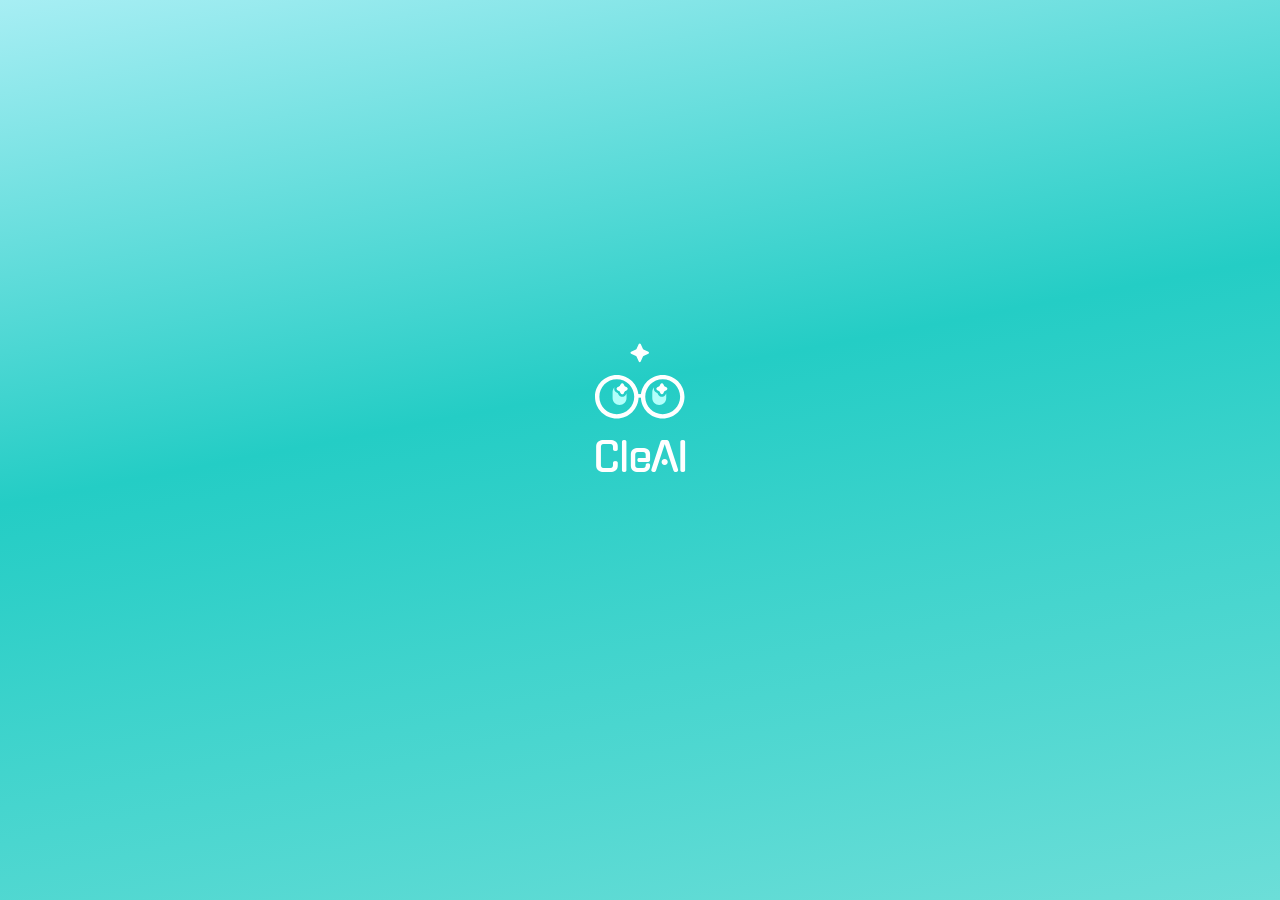
==== commit 549a1775: "Fix verdict overlay: rename header title and hide reels back button - Header: 'AI 판단 근거' → '판단 근거 펼쳐" ====
--- a/CleAI App Screens.html
+++ b/CleAI App Screens.html
@@ -409,7 +409,7 @@
       </div></div>
       
     </div>
-      <div class="reels-overlay" id="reelsOverlay"><div class="reels-screen"><img class="reels-img" src="assets/reels-bg.png" alt="Instagram Reels"/><div class="cleai-fab" onclick="openBs()" role="button" tabindex="0"><div class="cleai-glyph"><div class="cleai-spinner"></div><svg class="cleai-icon" width="36" height="36" viewBox="0 0 32 32" fill="none"><g filter="url(#cif)"><path d="M15.7106 3.28572C15.8252 3.04014 16.1744 3.04014 16.2891 3.28572L17.0114 4.83353C17.0431 4.90146 17.0977 4.95606 17.1657 4.98777L18.7135 5.71013C18.9591 5.82475 18.9591 6.17395 18.7135 6.28856L17.1657 7.01093C17.0977 7.04263 17.0431 7.09724 17.0114 7.16517L16.2891 8.71298C16.1744 8.95856 15.8252 8.95856 15.7106 8.71298L14.9883 7.16517C14.9566 7.09724 14.9019 7.04263 14.834 7.01093L13.2862 6.28856C13.0406 6.17395 13.0406 5.82475 13.2862 5.71013L14.834 4.98777C14.9019 4.95606 14.9566 4.90146 14.9883 4.83353L15.7106 3.28572Z" fill="white"/><path d="M22.7991 16.9041C22.9767 16.5378 23.4985 16.5378 23.6761 16.9041L23.9435 17.4553C23.9934 17.5582 24.0779 17.6403 24.1823 17.6872L24.7087 17.9236C25.0924 18.0958 25.0924 18.6405 24.7087 18.8128L24.1823 19.0492C24.0779 19.096 23.9934 19.1781 23.9435 19.2811L23.6761 19.8323C23.4985 20.1985 22.9767 20.1985 22.7991 19.8323L22.5317 19.2811C22.4818 19.1781 22.3972 19.096 22.2929 19.0492L21.7664 18.8128C21.3828 18.6405 21.3828 18.0958 21.7664 17.9236L22.2929 17.6872C22.3972 17.6403 22.4818 17.5582 22.5317 17.4553L22.7991 16.9041Z" fill="white"/><path d="M20.8225 17.8945C20.5888 18.4701 20.8006 19.1991 21.4592 19.4951L21.8987 19.6914L22.1252 20.1582C22.5757 21.0868 23.8984 21.0868 24.3489 20.1582L24.5745 19.6924L24.6184 19.6719L24.6184 21.1279C24.6183 22.3515 23.6262 23.3437 22.4026 23.3437C21.1791 23.3437 20.1869 22.3515 20.1868 21.1279L20.1868 19.4473C20.1869 18.8425 20.4296 18.2943 20.8225 17.8945Z" fill="white"/><path d="M9.28638 16.9041C9.46402 16.5378 9.98576 16.5378 10.1634 16.9041L10.4308 17.4553C10.4807 17.5582 10.5652 17.6403 10.6696 17.6872L11.196 17.9236C11.5797 18.0958 11.5797 18.6405 11.196 18.8128L10.6696 19.0492C10.5652 19.096 10.4807 19.1781 10.4308 19.2811L10.1634 19.8323C9.98576 20.1985 9.46402 20.1985 9.28638 19.8323L9.01903 19.2811C8.9691 19.1781 8.88454 19.096 8.78017 19.0492L8.25375 18.8128C7.87012 18.6405 7.87012 18.0958 8.25375 17.9236L8.78017 17.6872C8.88454 17.6403 8.9691 17.5582 9.01903 17.4553L9.28638 16.9041Z" fill="white"/><path d="M7.31714 17.875C7.07087 18.4531 7.28109 19.1949 7.94702 19.4941L8.38647 19.6914L8.61304 20.1582C9.06357 21.0864 10.3862 21.0864 10.8367 20.1582L11.0623 19.6914L11.0984 19.6748L11.0984 21.124C11.0983 22.3475 10.1061 23.3397 8.88257 23.3398C7.65898 23.3398 6.66684 22.3476 6.66675 21.124L6.66675 19.4434C6.66687 18.8308 6.91524 18.276 7.31714 17.875Z" fill="white"/><rect x="14.6665" y="20" width="2.66667" height="1.33333" fill="white"/><path d="M29.8885 20.0007C29.8885 23.6825 26.9037 26.6673 23.2218 26.6673C19.5399 26.6673 16.5552 23.6825 16.5552 20.0007C16.5552 16.3188 19.5399 13.334 23.2218 13.334C26.9037 13.334 29.8885 16.3188 29.8885 20.0007ZM18.2218 20.0007C18.2218 22.7621 20.4604 25.0007 23.2218 25.0007C25.9833 25.0007 28.2218 22.7621 28.2218 20.0007C28.2218 17.2392 25.9833 15.0007 23.2218 15.0007C20.4604 15.0007 18.2218 17.2392 18.2218 20.0007Z" fill="white"/><path d="M15.4439 20.0007C15.4439 23.6825 12.4592 26.6673 8.77726 26.6673C5.09536 26.6673 2.1106 23.6825 2.1106 20.0007C2.1106 16.3188 5.09536 13.334 8.77726 13.334C12.4592 13.334 15.4439 16.3188 15.4439 20.0007ZM3.77726 20.0007C3.77726 22.7621 6.01584 25.0007 8.77726 25.0007C11.5387 25.0007 13.7773 22.7621 13.7773 20.0007C13.7773 17.2392 11.5387 15.0007 8.77726 15.0007C6.01584 15.0007 3.77726 17.2392 3.77726 20.0007Z" fill="white"/></g><defs><filter id="cif" x="-1.66675" y="-1" width="35.3333" height="35.334" filterUnits="userSpaceOnUse" color-interpolation-filters="sRGB"><feFlood flood-opacity="0" result="BackgroundImageFix"/><feColorMatrix in="SourceAlpha" type="matrix" values="0 0 0 0 0 0 0 0 0 0 0 0 0 0 0 0 0 0 127 0" result="hardAlpha"/><feOffset dy="2"/><feGaussianBlur stdDeviation="1.5"/><feComposite in2="hardAlpha" operator="out"/><feColorMatrix type="matrix" values="0 0 0 0 0 0 0 0 0 0 0 0 0 0 0 0 0 0 0.1 0"/><feBlend mode="normal" in2="BackgroundImageFix" result="e1"/><feBlend mode="normal" in="SourceGraphic" in2="e1" result="shape"/></filter></defs></svg></div><span class="cleai-lbl">CleAI</span></div><div class="share-tap-btn" onclick="openShare()" role="button" aria-label="공유하기"></div></div><div class="reels-back" onclick="closeReels(event)" role="button"><svg width="22" height="22" viewBox="0 0 24 24" fill="none" stroke="#fff" stroke-width="2.4" stroke-linecap="round" stroke-linejoin="round"><path d="M15 18l-6-6 6-6"/></svg></div><div class="bs-overlay" id="bsOverlay"><div class="bs-scrim" onclick="closeBs()"></div><div class="bs-sheet"><div class="bs-handle"></div><div class="bs-header"><div class="bs-brand"><div class="bs-icon-wrap"><img src="assets/app-icon.png" style="width:40px;height:40px;border-radius:8px" alt="CleAI"/></div><span class="bs-title">CleAI 분석</span></div><span class="bs-version">v.1.7.3</span></div><div class="bs-state" id="bsLoading"><div class="bs-mascot-area"><img src="assets/reels-mascot.png" class="bs-mascot" alt=""/><div class="bs-analyzing-title">콘텐츠 분석 중.</div><div class="bs-analyzing-sub">위험 요소를 살펴보고 있어요.</div></div><div class="bs-actions"><button class="bs-close-btn" onclick="closeBs()">닫기</button></div></div><div class="bs-state bs-hidden" id="bsResults"><div class="bs-body"><div class="bs-risk-card"><div class="bs-risk-header"><span class="bs-risk-title">콘텐츠 위험도</span><div class="bs-risk-tabs"><span class="bs-risk-tab">안전</span><span class="bs-risk-tab">보통</span><span class="bs-risk-tab active">주의</span><span class="bs-risk-tab">위험</span></div></div><div class="bs-prows"><div class="bs-prow"><div class="bs-prow-meta"><span>AI 생성 여부</span><span>82% (높음)</span></div><div class="bs-prow-track"><div class="bs-prow-fill" style="width:82%"></div></div></div><div class="bs-prow"><div class="bs-prow-meta"><span>허위정보 가능성</span><span>(보통)</span></div><div class="bs-prow-track"><div class="bs-prow-fill" style="width:45%"></div></div></div><div class="bs-prow"><div class="bs-prow-meta"><span>자극적 표현</span><span>(낮음)</span></div><div class="bs-prow-track"><div class="bs-prow-fill" style="width:12%"></div></div></div><div class="bs-prow"><div class="bs-prow-meta"><span>편향 가능성</span><span>68%</span></div><div class="bs-prow-track"><div class="bs-prow-fill" style="width:68%"></div></div></div></div></div><div class="bs-accordion" id="bsAccordionBtn" onclick="toggleBsDetail()"><span class="bs-accordion-label">AI 분석 상세</span><svg class="bs-accordion-chev" width="16" height="8" viewBox="0 0 16 8" fill="none" stroke="var(--n-300)" stroke-width="2" stroke-linecap="round" stroke-linejoin="round"><path d="M1 1l7 6 7-6"/></svg></div><div class="bs-detail" id="bsDetail"><div class="bs-detail-inner"><div class="bs-detail-section"><div class="bs-detail-label">위험 키워드</div><div class="bs-kw-row"><span class="bs-kw-chip">#급등주</span><span class="bs-kw-chip">#수익보장</span><span class="bs-kw-chip">#비밀정보</span></div></div><div class="bs-detail-section"><div class="bs-detail-two"><div><div class="bs-detail-label">감정 분석</div><div class="bs-detail-val">긴급함, 선동적</div></div><div><div class="bs-detail-label">AI 판단 근거</div><div class="bs-detail-val">딥페이크 음성 합성</div></div></div></div><div class="bs-detail-section"><div class="bs-detail-label">AI 판단 근거</div><div class="bs-detail-text">해당 콘텐츠는 전형적인 딥페이크 음성 합성 패턴을 보이며, 배경 데이터와 인물의 입모양 불일치가 0.4초 간격으로 반복 검출되었어요.</div></div></div></div></div><div class="bs-actions"><button class="bs-primary-btn" onclick="openVerdict()">판단 근거 펼쳐보기 <svg width="12" height="12" viewBox="0 0 12 12" fill="none" stroke="white" stroke-width="2" stroke-linecap="round" stroke-linejoin="round"><path d="M2 6h8M6 2l4 4-4 4"/></svg></button><button class="bs-close-btn" onclick="closeBs()">닫기</button></div></div></div></div><div class="verdict-overlay" id="verdictOverlay"><div class="verdict-header"><div class="vd-back" onclick="closeVerdict()"><svg width="11" height="19" viewBox="0 0 10 18" fill="none" stroke="currentColor" stroke-width="2" stroke-linecap="round" stroke-linejoin="round"><path d="M9 1 1 9l8 8"/></svg></div><span class="vd-title">AI 판단 근거</span></div><div class="verdict-body"><div class="vd-card"><div class="vd-content-row"><div class="vd-thumb"></div><div class="vd-meta"><span class="vd-source-tag">Instagram Reels</span><div class="vd-content-title">공부 망치는 위험한 스터디윗미?!</div><div class="vd-author">@mfdskorea</div></div></div><div class="vd-summary">감정을 유도하는 표현과 과장된 정보가 반복적으로 포함된 콘텐츠예요.</div></div><div class="vd-card"><div class="vd-risk-title">AI 생성 가능성 높음</div><div class="vd-bar-labels"><span>안전</span><span>위험</span></div><div class="vd-segments"><div class="vd-seg on"></div><div class="vd-seg on"></div><div class="vd-seg on"></div><div class="vd-seg on"></div><div class="vd-seg"></div></div><div class="vd-tags"><div class="vd-tag"><img src="assets/verdict-person.svg" alt=""/><span>입 모양 불일치</span></div><div class="vd-tag"><img src="assets/verdict-img.svg" alt=""/><span>그림자 불일치</span></div></div></div><div><div class="vd-sec-head"><span class="vd-sec-title">판단 근거 자료</span><span class="vd-sec-count">총 3건</span></div><div class="vd-ref-card"><div class="vd-ref-icon"><img src="assets/ref-news.svg" alt=""/></div><div class="vd-ref-body"><span class="vd-ref-tag">뉴스</span><div class="vd-ref-title">AI 생성 영상 판별 기술 연구</div><div class="vd-ref-desc">최신 딥페이크 탐지 알고리즘...</div><a class="vd-ref-link">원문 보기</a></div></div><div class="vd-ref-card"><div class="vd-ref-icon"><img src="assets/ref-paper.svg" alt=""/></div><div class="vd-ref-body"><span class="vd-ref-tag">논문</span><div class="vd-ref-title">생성형 AI의 언어 패턴 분석</div><div class="vd-ref-desc">반복적인 부사 사용과 감탄사...</div><a class="vd-ref-link">원문 보기</a></div></div><div class="vd-ref-card"><div class="vd-ref-icon"><img src="assets/ref-official.svg" alt=""/></div><div class="vd-ref-body"><span class="vd-ref-tag">공식 자료</span><div class="vd-ref-title">디지털 콘텐츠 신뢰성 가이드라인</div><div class="vd-ref-desc">정부 산하 기관 배포 미디어...</div><a class="vd-ref-link">원문 보기</a></div></div></div><div><div class="vd-sec-head"><span class="vd-sec-title">추가 분석 정보</span></div><div class="vd-extra-section"><div class="vd-extra-item"><div class="vd-extra-header"><span class="vd-extra-label">감정 유도 표현 분석</span><svg width="14" height="7" viewBox="0 0 16 8" fill="none" stroke="var(--n-300)" stroke-width="2" stroke-linecap="round" stroke-linejoin="round"><path d="M1 7l7-6 7 6"/></svg></div><div class="vd-extra-text">공포나 분노를 유발하는 극단적인 형용사가 일반적인 정보 전달 콘텐츠에 비해 4.5배 높게 나타났어요.</div></div><div class="vd-extra-item"><div class="vd-extra-header"><span class="vd-extra-label">딥페이크 음성 합성 탐지</span><svg width="14" height="7" viewBox="0 0 16 8" fill="none" stroke="var(--n-300)" stroke-width="2" stroke-linecap="round" stroke-linejoin="round"><path d="M1 7l7-6 7 6"/></svg></div><div class="vd-extra-text">인물 음성과 영상의 싱크가 0.4초 간격으로 불일치하여 딥페이크 합성 패턴이 확인됐어요.</div></div><div class="vd-extra-item"><div class="vd-extra-header"><span class="vd-extra-label">출처 불명 정보 포함</span><svg width="14" height="7" viewBox="0 0 16 8" fill="none" stroke="var(--n-300)" stroke-width="2" stroke-linecap="round" stroke-linejoin="round"><path d="M1 7l7-6 7 6"/></svg></div><div class="vd-extra-text">본 콘텐츠의 인용 정보 중 검증 가능한 출처가 확인된 비율은 12%에 불과해요.</div></div></div></div><div class="vd-actions"><button class="vd-primary" onclick="closeVerdict()">돌아가기</button><button class="vd-ghost">필터 설정 변경</button></div></div></div><div class="share-popup" id="sharePopup">
+      <div class="reels-overlay" id="reelsOverlay"><div class="reels-screen"><img class="reels-img" src="assets/reels-bg.png" alt="Instagram Reels"/><div class="cleai-fab" onclick="openBs()" role="button" tabindex="0"><div class="cleai-glyph"><div class="cleai-spinner"></div><svg class="cleai-icon" width="36" height="36" viewBox="0 0 32 32" fill="none"><g filter="url(#cif)"><path d="M15.7106 3.28572C15.8252 3.04014 16.1744 3.04014 16.2891 3.28572L17.0114 4.83353C17.0431 4.90146 17.0977 4.95606 17.1657 4.98777L18.7135 5.71013C18.9591 5.82475 18.9591 6.17395 18.7135 6.28856L17.1657 7.01093C17.0977 7.04263 17.0431 7.09724 17.0114 7.16517L16.2891 8.71298C16.1744 8.95856 15.8252 8.95856 15.7106 8.71298L14.9883 7.16517C14.9566 7.09724 14.9019 7.04263 14.834 7.01093L13.2862 6.28856C13.0406 6.17395 13.0406 5.82475 13.2862 5.71013L14.834 4.98777C14.9019 4.95606 14.9566 4.90146 14.9883 4.83353L15.7106 3.28572Z" fill="white"/><path d="M22.7991 16.9041C22.9767 16.5378 23.4985 16.5378 23.6761 16.9041L23.9435 17.4553C23.9934 17.5582 24.0779 17.6403 24.1823 17.6872L24.7087 17.9236C25.0924 18.0958 25.0924 18.6405 24.7087 18.8128L24.1823 19.0492C24.0779 19.096 23.9934 19.1781 23.9435 19.2811L23.6761 19.8323C23.4985 20.1985 22.9767 20.1985 22.7991 19.8323L22.5317 19.2811C22.4818 19.1781 22.3972 19.096 22.2929 19.0492L21.7664 18.8128C21.3828 18.6405 21.3828 18.0958 21.7664 17.9236L22.2929 17.6872C22.3972 17.6403 22.4818 17.5582 22.5317 17.4553L22.7991 16.9041Z" fill="white"/><path d="M20.8225 17.8945C20.5888 18.4701 20.8006 19.1991 21.4592 19.4951L21.8987 19.6914L22.1252 20.1582C22.5757 21.0868 23.8984 21.0868 24.3489 20.1582L24.5745 19.6924L24.6184 19.6719L24.6184 21.1279C24.6183 22.3515 23.6262 23.3437 22.4026 23.3437C21.1791 23.3437 20.1869 22.3515 20.1868 21.1279L20.1868 19.4473C20.1869 18.8425 20.4296 18.2943 20.8225 17.8945Z" fill="white"/><path d="M9.28638 16.9041C9.46402 16.5378 9.98576 16.5378 10.1634 16.9041L10.4308 17.4553C10.4807 17.5582 10.5652 17.6403 10.6696 17.6872L11.196 17.9236C11.5797 18.0958 11.5797 18.6405 11.196 18.8128L10.6696 19.0492C10.5652 19.096 10.4807 19.1781 10.4308 19.2811L10.1634 19.8323C9.98576 20.1985 9.46402 20.1985 9.28638 19.8323L9.01903 19.2811C8.9691 19.1781 8.88454 19.096 8.78017 19.0492L8.25375 18.8128C7.87012 18.6405 7.87012 18.0958 8.25375 17.9236L8.78017 17.6872C8.88454 17.6403 8.9691 17.5582 9.01903 17.4553L9.28638 16.9041Z" fill="white"/><path d="M7.31714 17.875C7.07087 18.4531 7.28109 19.1949 7.94702 19.4941L8.38647 19.6914L8.61304 20.1582C9.06357 21.0864 10.3862 21.0864 10.8367 20.1582L11.0623 19.6914L11.0984 19.6748L11.0984 21.124C11.0983 22.3475 10.1061 23.3397 8.88257 23.3398C7.65898 23.3398 6.66684 22.3476 6.66675 21.124L6.66675 19.4434C6.66687 18.8308 6.91524 18.276 7.31714 17.875Z" fill="white"/><rect x="14.6665" y="20" width="2.66667" height="1.33333" fill="white"/><path d="M29.8885 20.0007C29.8885 23.6825 26.9037 26.6673 23.2218 26.6673C19.5399 26.6673 16.5552 23.6825 16.5552 20.0007C16.5552 16.3188 19.5399 13.334 23.2218 13.334C26.9037 13.334 29.8885 16.3188 29.8885 20.0007ZM18.2218 20.0007C18.2218 22.7621 20.4604 25.0007 23.2218 25.0007C25.9833 25.0007 28.2218 22.7621 28.2218 20.0007C28.2218 17.2392 25.9833 15.0007 23.2218 15.0007C20.4604 15.0007 18.2218 17.2392 18.2218 20.0007Z" fill="white"/><path d="M15.4439 20.0007C15.4439 23.6825 12.4592 26.6673 8.77726 26.6673C5.09536 26.6673 2.1106 23.6825 2.1106 20.0007C2.1106 16.3188 5.09536 13.334 8.77726 13.334C12.4592 13.334 15.4439 16.3188 15.4439 20.0007ZM3.77726 20.0007C3.77726 22.7621 6.01584 25.0007 8.77726 25.0007C11.5387 25.0007 13.7773 22.7621 13.7773 20.0007C13.7773 17.2392 11.5387 15.0007 8.77726 15.0007C6.01584 15.0007 3.77726 17.2392 3.77726 20.0007Z" fill="white"/></g><defs><filter id="cif" x="-1.66675" y="-1" width="35.3333" height="35.334" filterUnits="userSpaceOnUse" color-interpolation-filters="sRGB"><feFlood flood-opacity="0" result="BackgroundImageFix"/><feColorMatrix in="SourceAlpha" type="matrix" values="0 0 0 0 0 0 0 0 0 0 0 0 0 0 0 0 0 0 127 0" result="hardAlpha"/><feOffset dy="2"/><feGaussianBlur stdDeviation="1.5"/><feComposite in2="hardAlpha" operator="out"/><feColorMatrix type="matrix" values="0 0 0 0 0 0 0 0 0 0 0 0 0 0 0 0 0 0 0.1 0"/><feBlend mode="normal" in2="BackgroundImageFix" result="e1"/><feBlend mode="normal" in="SourceGraphic" in2="e1" result="shape"/></filter></defs></svg></div><span class="cleai-lbl">CleAI</span></div><div class="share-tap-btn" onclick="openShare()" role="button" aria-label="공유하기"></div></div><div class="reels-back" onclick="closeReels(event)" role="button"><svg width="22" height="22" viewBox="0 0 24 24" fill="none" stroke="#fff" stroke-width="2.4" stroke-linecap="round" stroke-linejoin="round"><path d="M15 18l-6-6 6-6"/></svg></div><div class="bs-overlay" id="bsOverlay"><div class="bs-scrim" onclick="closeBs()"></div><div class="bs-sheet"><div class="bs-handle"></div><div class="bs-header"><div class="bs-brand"><div class="bs-icon-wrap"><img src="assets/app-icon.png" style="width:40px;height:40px;border-radius:8px" alt="CleAI"/></div><span class="bs-title">CleAI 분석</span></div><span class="bs-version">v.1.7.3</span></div><div class="bs-state" id="bsLoading"><div class="bs-mascot-area"><img src="assets/reels-mascot.png" class="bs-mascot" alt=""/><div class="bs-analyzing-title">콘텐츠 분석 중.</div><div class="bs-analyzing-sub">위험 요소를 살펴보고 있어요.</div></div><div class="bs-actions"><button class="bs-close-btn" onclick="closeBs()">닫기</button></div></div><div class="bs-state bs-hidden" id="bsResults"><div class="bs-body"><div class="bs-risk-card"><div class="bs-risk-header"><span class="bs-risk-title">콘텐츠 위험도</span><div class="bs-risk-tabs"><span class="bs-risk-tab">안전</span><span class="bs-risk-tab">보통</span><span class="bs-risk-tab active">주의</span><span class="bs-risk-tab">위험</span></div></div><div class="bs-prows"><div class="bs-prow"><div class="bs-prow-meta"><span>AI 생성 여부</span><span>82% (높음)</span></div><div class="bs-prow-track"><div class="bs-prow-fill" style="width:82%"></div></div></div><div class="bs-prow"><div class="bs-prow-meta"><span>허위정보 가능성</span><span>(보통)</span></div><div class="bs-prow-track"><div class="bs-prow-fill" style="width:45%"></div></div></div><div class="bs-prow"><div class="bs-prow-meta"><span>자극적 표현</span><span>(낮음)</span></div><div class="bs-prow-track"><div class="bs-prow-fill" style="width:12%"></div></div></div><div class="bs-prow"><div class="bs-prow-meta"><span>편향 가능성</span><span>68%</span></div><div class="bs-prow-track"><div class="bs-prow-fill" style="width:68%"></div></div></div></div></div><div class="bs-accordion" id="bsAccordionBtn" onclick="toggleBsDetail()"><span class="bs-accordion-label">AI 분석 상세</span><svg class="bs-accordion-chev" width="16" height="8" viewBox="0 0 16 8" fill="none" stroke="var(--n-300)" stroke-width="2" stroke-linecap="round" stroke-linejoin="round"><path d="M1 1l7 6 7-6"/></svg></div><div class="bs-detail" id="bsDetail"><div class="bs-detail-inner"><div class="bs-detail-section"><div class="bs-detail-label">위험 키워드</div><div class="bs-kw-row"><span class="bs-kw-chip">#급등주</span><span class="bs-kw-chip">#수익보장</span><span class="bs-kw-chip">#비밀정보</span></div></div><div class="bs-detail-section"><div class="bs-detail-two"><div><div class="bs-detail-label">감정 분석</div><div class="bs-detail-val">긴급함, 선동적</div></div><div><div class="bs-detail-label">AI 판단 근거</div><div class="bs-detail-val">딥페이크 음성 합성</div></div></div></div><div class="bs-detail-section"><div class="bs-detail-label">AI 판단 근거</div><div class="bs-detail-text">해당 콘텐츠는 전형적인 딥페이크 음성 합성 패턴을 보이며, 배경 데이터와 인물의 입모양 불일치가 0.4초 간격으로 반복 검출되었어요.</div></div></div></div></div><div class="bs-actions"><button class="bs-primary-btn" onclick="openVerdict()">판단 근거 펼쳐보기 <svg width="12" height="12" viewBox="0 0 12 12" fill="none" stroke="white" stroke-width="2" stroke-linecap="round" stroke-linejoin="round"><path d="M2 6h8M6 2l4 4-4 4"/></svg></button><button class="bs-close-btn" onclick="closeBs()">닫기</button></div></div></div></div><div class="verdict-overlay" id="verdictOverlay"><div class="verdict-header"><div class="vd-back" onclick="closeVerdict()"><svg width="11" height="19" viewBox="0 0 10 18" fill="none" stroke="currentColor" stroke-width="2" stroke-linecap="round" stroke-linejoin="round"><path d="M9 1 1 9l8 8"/></svg></div><span class="vd-title">판단 근거 펼쳐보기</span></div><div class="verdict-body"><div class="vd-card"><div class="vd-content-row"><div class="vd-thumb"></div><div class="vd-meta"><span class="vd-source-tag">Instagram Reels</span><div class="vd-content-title">공부 망치는 위험한 스터디윗미?!</div><div class="vd-author">@mfdskorea</div></div></div><div class="vd-summary">감정을 유도하는 표현과 과장된 정보가 반복적으로 포함된 콘텐츠예요.</div></div><div class="vd-card"><div class="vd-risk-title">AI 생성 가능성 높음</div><div class="vd-bar-labels"><span>안전</span><span>위험</span></div><div class="vd-segments"><div class="vd-seg on"></div><div class="vd-seg on"></div><div class="vd-seg on"></div><div class="vd-seg on"></div><div class="vd-seg"></div></div><div class="vd-tags"><div class="vd-tag"><img src="assets/verdict-person.svg" alt=""/><span>입 모양 불일치</span></div><div class="vd-tag"><img src="assets/verdict-img.svg" alt=""/><span>그림자 불일치</span></div></div></div><div><div class="vd-sec-head"><span class="vd-sec-title">판단 근거 자료</span><span class="vd-sec-count">총 3건</span></div><div class="vd-ref-card"><div class="vd-ref-icon"><img src="assets/ref-news.svg" alt=""/></div><div class="vd-ref-body"><span class="vd-ref-tag">뉴스</span><div class="vd-ref-title">AI 생성 영상 판별 기술 연구</div><div class="vd-ref-desc">최신 딥페이크 탐지 알고리즘...</div><a class="vd-ref-link">원문 보기</a></div></div><div class="vd-ref-card"><div class="vd-ref-icon"><img src="assets/ref-paper.svg" alt=""/></div><div class="vd-ref-body"><span class="vd-ref-tag">논문</span><div class="vd-ref-title">생성형 AI의 언어 패턴 분석</div><div class="vd-ref-desc">반복적인 부사 사용과 감탄사...</div><a class="vd-ref-link">원문 보기</a></div></div><div class="vd-ref-card"><div class="vd-ref-icon"><img src="assets/ref-official.svg" alt=""/></div><div class="vd-ref-body"><span class="vd-ref-tag">공식 자료</span><div class="vd-ref-title">디지털 콘텐츠 신뢰성 가이드라인</div><div class="vd-ref-desc">정부 산하 기관 배포 미디어...</div><a class="vd-ref-link">원문 보기</a></div></div></div><div><div class="vd-sec-head"><span class="vd-sec-title">추가 분석 정보</span></div><div class="vd-extra-section"><div class="vd-extra-item"><div class="vd-extra-header"><span class="vd-extra-label">감정 유도 표현 분석</span><svg width="14" height="7" viewBox="0 0 16 8" fill="none" stroke="var(--n-300)" stroke-width="2" stroke-linecap="round" stroke-linejoin="round"><path d="M1 7l7-6 7 6"/></svg></div><div class="vd-extra-text">공포나 분노를 유발하는 극단적인 형용사가 일반적인 정보 전달 콘텐츠에 비해 4.5배 높게 나타났어요.</div></div><div class="vd-extra-item"><div class="vd-extra-header"><span class="vd-extra-label">딥페이크 음성 합성 탐지</span><svg width="14" height="7" viewBox="0 0 16 8" fill="none" stroke="var(--n-300)" stroke-width="2" stroke-linecap="round" stroke-linejoin="round"><path d="M1 7l7-6 7 6"/></svg></div><div class="vd-extra-text">인물 음성과 영상의 싱크가 0.4초 간격으로 불일치하여 딥페이크 합성 패턴이 확인됐어요.</div></div><div class="vd-extra-item"><div class="vd-extra-header"><span class="vd-extra-label">출처 불명 정보 포함</span><svg width="14" height="7" viewBox="0 0 16 8" fill="none" stroke="var(--n-300)" stroke-width="2" stroke-linecap="round" stroke-linejoin="round"><path d="M1 7l7-6 7 6"/></svg></div><div class="vd-extra-text">본 콘텐츠의 인용 정보 중 검증 가능한 출처가 확인된 비율은 12%에 불과해요.</div></div></div></div><div class="vd-actions"><button class="vd-primary" onclick="closeVerdict()">돌아가기</button><button class="vd-ghost">필터 설정 변경</button></div></div></div><div class="share-popup" id="sharePopup">
         <div class="share-scrim" onclick="closeShare()"></div>
         <div class="share-dialog">
           <div class="share-dialog-title">잠깐!</div>
@@ -558,8 +558,8 @@
 function openBs(){if(!_overlayAllowed())return;var bs=document.getElementById('bsOverlay');if(bs)bs.style.display='';if(!bs)return;document.getElementById('bsLoading').classList.remove('bs-hidden');document.getElementById('bsResults').classList.add('bs-hidden');bs.classList.add('open');startDotAnim();clearTimeout(bs._t);bs._t=setTimeout(()=>{stopDotAnim();document.getElementById('bsLoading').classList.add('bs-hidden');document.getElementById('bsResults').classList.remove('bs-hidden');},2000);}
 function closeBs(e){if(e)e.stopPropagation();var bs=document.getElementById('bsOverlay');if(bs)bs.classList.remove('open');}
 function toggleBsDetail(){var d=document.getElementById('bsDetail');var b=document.getElementById('bsAccordionBtn');if(d){d.classList.toggle('open');b.classList.toggle('open');}}
-function openVerdict(){var v=document.getElementById('verdictOverlay');if(!v)return;v.style.display='';v.classList.add('open');}
-function closeVerdict(){var v=document.getElementById('verdictOverlay');if(v)v.classList.remove('open');}
+function openVerdict(){var v=document.getElementById('verdictOverlay');if(!v)return;v.style.display='';v.classList.add('open');var rb=document.querySelector('.reels-back');if(rb)rb.style.display='none';}
+function closeVerdict(){var v=document.getElementById('verdictOverlay');if(v)v.classList.remove('open');var rb=document.querySelector('.reels-back');if(rb)rb.style.display='';}
 // Force hide reels on init
 (function(){var ro=document.getElementById('reelsOverlay');if(ro)ro.style.display='none';})();
 // Splash auto-dismiss
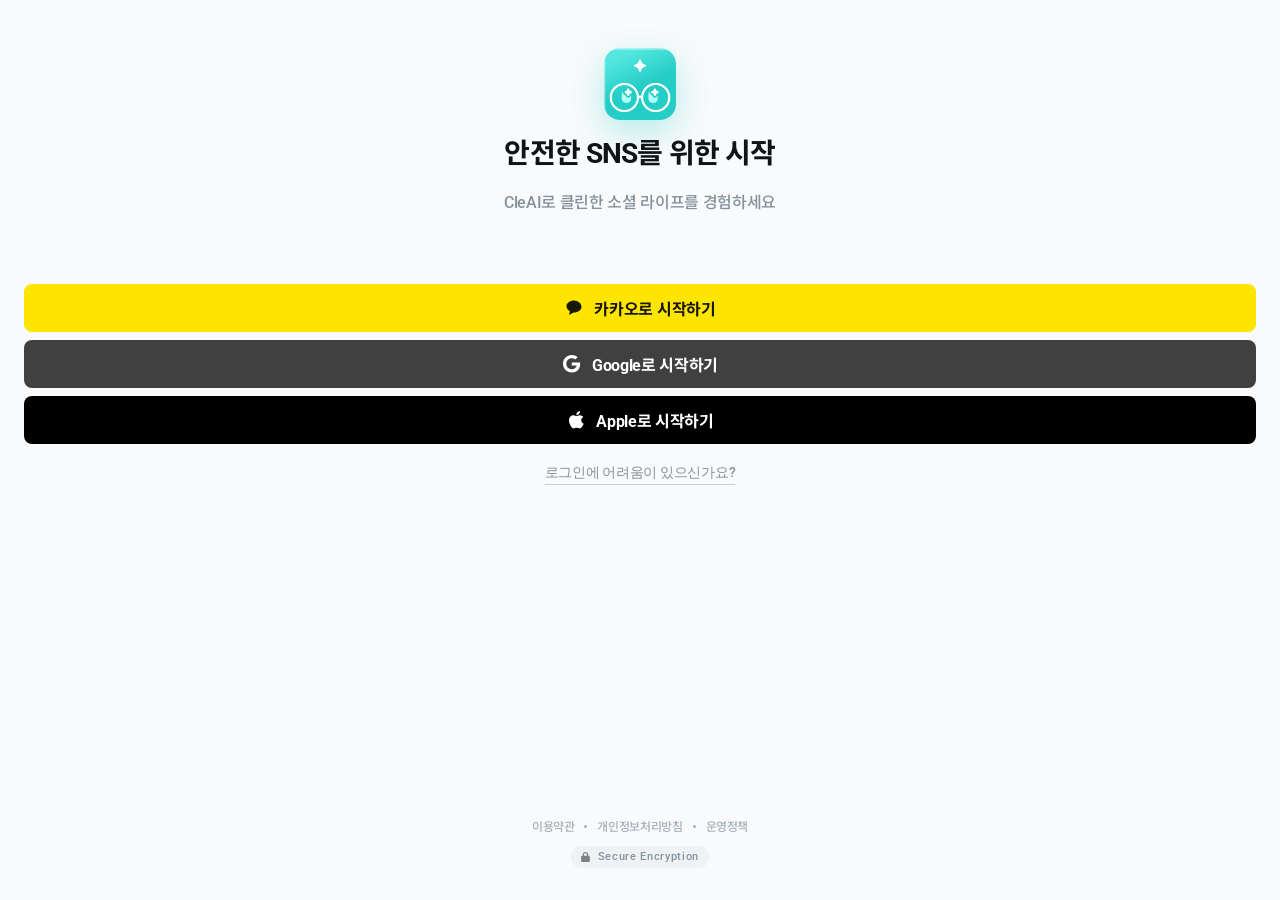
==== commit f173670a: "Perm page: all toggles start off, button enables only when all on - All perm-tgl: 'on' → 'off' initi" ====
--- a/CleAI App Screens.html
+++ b/CleAI App Screens.html
@@ -137,6 +137,7 @@
 .perm-tgl::after{content:'';position:absolute;top:3px;width:18px;height:18px;border-radius:50%;background:#fff;transition:left .2s}
 .perm-tgl.on{background:var(--teal-500)}.perm-tgl.on::after{left:19px}
 .perm-tgl.off{background:rgb(209,213,219)}.perm-tgl.off::after{left:3px}
+.perm-cta:disabled{background:rgb(209,213,219);cursor:not-allowed;opacity:.7}
 .perm-card-desc{font-size:16px;color:rgb(107,114,128);letter-spacing:-.02em;line-height:1.7}
 .perm-encrypt-note{font-size:12px;font-weight:500;color:rgb(133,146,155);letter-spacing:-.03em;text-align:center}
 .perm-cta{height:44px;border-radius:8px;background:var(--teal-500);color:#fff;font-size:16px;font-weight:700;letter-spacing:-.02em;border:none;cursor:pointer;font-family:'Roboto',sans-serif;width:100%;flex:none}
@@ -217,41 +218,41 @@
           <div class="perm-card">
           <div class="perm-card-icon"><img src="assets/perm-screen.svg" style="width:20px;height:20px;filter:invert(30%) sepia(15%) saturate(400%) hue-rotate(160deg)" alt=""/></div>
           <div class="perm-card-body">
-            <div class="perm-card-head"><span class="perm-card-title">화면 콘텐츠 접근</span><div class="perm-tgl on"></div></div>
+            <div class="perm-card-head"><span class="perm-card-title">화면 콘텐츠 접근</span><div class="perm-tgl off" onclick="togglePerm(this)"></div></div>
             <div class="perm-card-desc">실시간으로 콘텐츠를 탐지하고 필터링하기 위해 필요해요.</div>
           </div>
         </div>
           <div class="perm-card">
           <div class="perm-card-icon"><img src="assets/perm-notif.svg" style="width:20px;height:20px;filter:invert(30%) sepia(15%) saturate(400%) hue-rotate(160deg)" alt=""/></div>
           <div class="perm-card-body">
-            <div class="perm-card-head"><span class="perm-card-title">알림 권한</span><div class="perm-tgl off"></div></div>
+            <div class="perm-card-head"><span class="perm-card-title">알림 권한</span><div class="perm-tgl off" onclick="togglePerm(this)"></div></div>
             <div class="perm-card-desc">위험 콘텐츠 탐지 알림 및 주간 리포트를 보내드려요.</div>
           </div>
         </div>
           <div class="perm-card">
           <div class="perm-card-icon"><img src="assets/perm-usage.svg" style="width:20px;height:20px;filter:invert(30%) sepia(15%) saturate(400%) hue-rotate(160deg)" alt=""/></div>
           <div class="perm-card-body">
-            <div class="perm-card-head"><span class="perm-card-title">사용 패턴 분석</span><div class="perm-tgl on"></div></div>
+            <div class="perm-card-head"><span class="perm-card-title">사용 패턴 분석</span><div class="perm-tgl off" onclick="togglePerm(this)"></div></div>
             <div class="perm-card-desc">개인화된 필터링 성능 향상 및 리포트 제공을 위해 사용돼요.</div>
           </div>
         </div>
           <div class="perm-card">
           <div class="perm-card-icon"><img src="assets/perm-camera.svg" style="width:20px;height:20px;filter:invert(30%) sepia(15%) saturate(400%) hue-rotate(160deg)" alt=""/></div>
           <div class="perm-card-body">
-            <div class="perm-card-head"><span class="perm-card-title">카메라 접근</span><div class="perm-tgl on"></div></div>
+            <div class="perm-card-head"><span class="perm-card-title">카메라 접근</span><div class="perm-tgl off" onclick="togglePerm(this)"></div></div>
             <div class="perm-card-desc">이미지 및 QR 코드 분석을 통한 보안 강화를 위해 필요해요.</div>
           </div>
         </div>
           <div class="perm-card">
           <div class="perm-card-icon"><img src="assets/perm-mic.svg" style="width:20px;height:20px;filter:invert(30%) sepia(15%) saturate(400%) hue-rotate(160deg)" alt=""/></div>
           <div class="perm-card-body">
-            <div class="perm-card-head"><span class="perm-card-title">마이크 접근</span><div class="perm-tgl on"></div></div>
+            <div class="perm-card-head"><span class="perm-card-title">마이크 접근</span><div class="perm-tgl off" onclick="togglePerm(this)"></div></div>
             <div class="perm-card-desc">음성 콘텐츠 내 유해 요소를 분석하기 위해 필요해요.</div>
           </div>
         </div>
         </div>
         <div class="perm-encrypt-note">데이터는 암호화되어 안전하게 보관됩니다</div>
-        <button class="perm-cta" onclick="completePerm()">설정 완료</button>
+        <button class="perm-cta" id="permCtaBtn" onclick="completePerm()" disabled>설정 완료</button>
       </div>
     </div>
       <div class="appbar"><div class="ab-brand"><img src="assets/app-icon.png" style="width:34px;height:34px;border-radius:9px;flex:none" alt="CleAI"/><span class="ab-wm">CleAI</span></div><span class="chip-version">v.1.7.3</span></div><div class="screen-body"><div class="pg"><div class="banner-tap" onclick="openReels()" role="button" tabindex="-1"><div class="card-mock">
@@ -291,7 +292,7 @@
               <div class="pr-txt"><div class="pr-name">TikTok</div><div class="pr-sub">연결이 해제되었습니다</div></div>
               <span class="badge inactive">INACTIVE <img class="spk" src="assets/sparkle.svg" style="filter:invert(62%) sepia(8%) saturate(380%) hue-rotate(160deg) brightness(92%)" alt="" /></span>
             </div>
-          </div></div></div><div class="tabbar"><div class="tab" class="tab active" onclick="showPage('home')"><svg viewBox="0 0 18 20" width="22" height="22" fill="currentColor" xmlns="http://www.w3.org/2000/svg"><path d="M0 17.7143V7.42857C0 7.06666 0.0798748 6.72381 0.239625 6.4C0.399375 6.07619 0.6195 5.80952 0.9 5.6L7.65 0.457143C8.04375 0.152381 8.49375 0 9 0C9.50625 0 9.95625 0.152381 10.35 0.457143L17.1 5.6C17.3812 5.80952 17.6017 6.07619 17.7615 6.4C17.9212 6.72381 18.0007 7.06666 18 7.42857V17.7143C18 18.3429 17.7795 18.8811 17.3385 19.3291C16.8975 19.7771 16.368 20.0008 15.75 20H12.375C12.0562 20 11.7892 19.8903 11.574 19.6709C11.3587 19.4514 11.2507 19.1802 11.25 18.8571V13.1429C11.25 12.819 11.142 12.5478 10.926 12.3291C10.71 12.1105 10.443 12.0008 10.125 12H7.875C7.55625 12 7.28925 12.1097 7.074 12.3291C6.85875 12.5486 6.75075 12.8198 6.75 13.1429V18.8571C6.75 19.1809 6.642 19.4526 6.426 19.672C6.21 19.8914 5.943 20.0008 5.625 20H2.25C1.63125 20 1.10175 19.7764 0.6615 19.3291C0.22125 18.8819 0.00075 18.3436 0 17.7143Z"></path></svg><span class="tl">홈</span></div><div class="tab" onclick="showPage('filter')"><svg viewBox="0 0 18 16" width="22" height="22" fill="currentColor" xmlns="http://www.w3.org/2000/svg"><path d="M3 16C2.44772 16 2 15.5523 2 15V10C2 9.44771 1.55228 9 1 9C0.447715 9 0 8.55229 0 8C0 7.44772 0.447715 7 1 7H5C5.55228 7 6 7.44772 6 8C6 8.55229 5.55228 9 5 9C4.44772 9 4 9.44772 4 10V15C4 15.5523 3.55228 16 3 16ZM3 5C2.44772 5 2 4.55228 2 4V1C2 0.447715 2.44772 0 3 0C3.55228 0 4 0.447715 4 1V4C4 4.55228 3.55228 5 3 5ZM7 5C6.44772 5 6 4.55228 6 4C6 3.44772 6.44772 3 7 3C7.55228 3 8 2.55228 8 2V1C8 0.447715 8.44771 0 9 0C9.55229 0 10 0.447715 10 1V2C10 2.55228 10.4477 3 11 3C11.5523 3 12 3.44772 12 4C12 4.55228 11.5523 5 11 5H7ZM9 16C8.44771 16 8 15.5523 8 15V8C8 7.44772 8.44771 7 9 7C9.55229 7 10 7.44772 10 8V15C10 15.5523 9.55229 16 9 16ZM15 16C14.4477 16 14 15.5523 14 15V14C14 13.4477 13.5523 13 13 13C12.4477 13 12 12.5523 12 12C12 11.4477 12.4477 11 13 11H17C17.5523 11 18 11.4477 18 12C18 12.5523 17.5523 13 17 13C16.4477 13 16 13.4477 16 14V15C16 15.5523 15.5523 16 15 16ZM15 9C14.4477 9 14 8.55229 14 8V1C14 0.447715 14.4477 0 15 0C15.5523 0 16 0.447715 16 1V8C16 8.55229 15.5523 9 15 9Z"></path></svg><span class="tl">필터</span></div><div class="tab" onclick="showPage('report')"><svg viewBox="0 0 20 20" width="22" height="22" fill="currentColor" xmlns="http://www.w3.org/2000/svg"><path d="M2.22222 20C1.61111 20 1.08796 19.7824 0.652778 19.3472C0.217593 18.912 0 18.3889 0 17.7778V2.22222C0 1.61111 0.217593 1.08796 0.652778 0.652778C1.08796 0.217593 1.61111 0 2.22222 0H17.7778C18.3889 0 18.912 0.217593 19.3472 0.652778C19.7824 1.08796 20 1.61111 20 2.22222V17.7778C20 18.3889 19.7824 18.912 19.3472 19.3472C18.912 19.7824 18.3889 20 17.7778 20H2.22222ZM2.22222 15.5V17.7778H17.7778V8.05556L11.1667 15.5556L6.66667 11.0556L2.22222 15.5ZM2.22222 12.3333L6.66667 7.88889L11.0556 12.2778L17.7778 4.72222V2.22222H2.22222V12.3333ZM2.22222 8.05556V4.72222V12.2778V7.88889V15.5V11.0556V15.5556V8.05556ZM2.22222 12.3333V2.22222V12.2778V7.88889V12.3333ZM2.22222 15.5V11.0556V15.5556V8.05556V17.7778V15.5Z"/></svg><span class="tl">통계</span></div><div class="tab" onclick="showPage('settings')"><svg viewBox="0 0 20 20" width="22" height="22" fill="currentColor" xmlns="http://www.w3.org/2000/svg"><path d="M18.3659 10.6599C18.2027 10.4774 18.1127 10.2429 18.1127 10C18.1127 9.75712 18.2027 9.52255 18.3659 9.34009L19.6688 7.90029C19.8123 7.74298 19.9015 7.54504 19.9234 7.33487C19.9454 7.1247 19.899 6.91311 19.7909 6.73044L17.7552 3.27092C17.6482 3.08846 17.4853 2.94384 17.2898 2.85766C17.0942 2.77148 16.8759 2.74814 16.6661 2.79098L14.7525 3.17093C14.509 3.22035 14.2555 3.18052 14.0398 3.05894C13.8242 2.93737 13.6613 2.74247 13.5819 2.51102L12.961 0.681267C12.8927 0.482673 12.7626 0.310183 12.5891 0.188176C12.4156 0.0661699 12.2074 0.000818685 11.994 0.00135977H7.92255C7.70058 -0.0100207 7.48093 0.0502795 7.29713 0.17305C7.11333 0.295821 6.9755 0.474315 6.90468 0.681267L6.33467 2.51102C6.25528 2.74247 6.09239 2.93737 5.87674 3.05894C5.6611 3.18052 5.40761 3.22035 5.16412 3.17093L3.19963 2.79098C3.00068 2.76336 2.79787 2.7942 2.61674 2.87961C2.43561 2.96501 2.28426 3.10117 2.18176 3.27092L0.146014 6.73044C0.0352295 6.91107 -0.014583 7.12148 0.00369848 7.33159C0.0219799 7.5417 0.107419 7.74075 0.247801 7.90029L1.5405 9.34009C1.70368 9.52255 1.79368 9.75712 1.79368 10C1.79368 10.2429 1.70368 10.4774 1.5405 10.6599L0.247801 12.0997C0.107419 12.2593 0.0219799 12.4583 0.00369848 12.6684C-0.014583 12.8785 0.0352295 13.0889 0.146014 13.2696L2.18176 16.7291C2.28873 16.9115 2.45161 17.0562 2.64718 17.1423C2.84275 17.2285 3.06102 17.2519 3.27088 17.209L5.18447 16.8291C5.42797 16.7796 5.68145 16.8195 5.8971 16.9411C6.11274 17.0626 6.27563 17.2575 6.35503 17.489L6.97593 19.3187C7.04675 19.5257 7.18459 19.7042 7.36838 19.827C7.55218 19.9497 7.77183 20.01 7.9938 19.9986H12.0653C12.2787 19.9992 12.4868 19.9338 12.6604 19.8118C12.8339 19.6898 12.964 19.5173 13.0323 19.3187L13.6532 17.489C13.7326 17.2575 13.8954 17.0626 14.1111 16.9411C14.3267 16.8195 14.5802 16.7796 14.8237 16.8291L16.7373 17.209C16.9472 17.2519 17.1654 17.2285 17.361 17.1423C17.5566 17.0562 17.7195 16.9115 17.8264 16.7291L19.8622 13.2696C19.9702 13.0869 20.0166 12.8753 19.9947 12.6651C19.9727 12.455 19.8836 12.257 19.74 12.0997L18.3659 10.6599ZM16.8493 11.9997L17.6636 12.8996L16.3607 15.1193L15.1596 14.8793C14.4265 14.7321 13.6639 14.8545 13.0166 15.2231C12.3692 15.5917 11.8822 16.181 11.648 16.8791L11.2612 17.9989H8.65541L8.28898 16.8591C8.05472 16.161 7.5677 15.5717 6.92036 15.2031C6.27301 14.8345 5.51042 14.7121 4.77733 14.8593L3.57624 15.0993L2.25301 12.8896L3.0673 11.9897C3.56805 11.4398 3.84489 10.7278 3.84489 9.99C3.84489 9.25217 3.56805 8.54022 3.0673 7.99027L2.25301 7.0904L3.55588 4.89069L4.75697 5.13066C5.49006 5.27786 6.25266 5.15554 6.9 4.78691C7.54734 4.41828 8.03436 3.829 8.26862 3.13093L8.65541 2.00109H11.2612L11.648 3.14093C11.8822 3.839 12.3692 4.42827 13.0166 4.79691C13.6639 5.16554 14.4265 5.28786 15.1596 5.14066L16.3607 4.90069L17.6636 7.12039L16.8493 8.02027C16.3541 8.56895 16.0808 9.27678 16.0808 10.01C16.0808 10.7432 16.3541 11.451 16.8493 11.9997ZM9.95829 6.00054C9.15302 6.00054 8.36584 6.23511 7.69629 6.67457C7.02674 7.11404 6.50489 7.73867 6.19673 8.46947C5.88857 9.20028 5.80794 10.0044 5.96504 10.7803C6.12214 11.5561 6.50991 12.2687 7.07931 12.828C7.64872 13.3874 8.37419 13.7683 9.16398 13.9226C9.95377 14.0769 10.7724 13.9977 11.5164 13.695C12.2603 13.3923 12.8962 12.8797 13.3436 12.222C13.791 11.5643 14.0298 10.791 14.0298 10C14.0298 8.93928 13.6008 7.922 12.8373 7.17196C12.0737 6.42191 11.0381 6.00054 9.95829 6.00054ZM9.95829 11.9997C9.55566 11.9997 9.16207 11.8824 8.82729 11.6627C8.49251 11.443 8.23159 11.1307 8.07751 10.7653C7.92343 10.3999 7.88311 9.99778 7.96166 9.60987C8.04021 9.22196 8.2341 8.86565 8.5188 8.58598C8.8035 8.30631 9.16624 8.11586 9.56113 8.0387C9.95603 7.96154 10.3653 8.00114 10.7373 8.15249C11.1093 8.30385 11.4273 8.56016 11.6509 8.88901C11.8746 9.21786 11.994 9.60449 11.994 10C11.994 10.5304 11.7795 11.039 11.3978 11.414C11.016 11.789 10.4982 11.9997 9.95829 11.9997Z"></path></svg><span class="tl">설정</span></div></div><div class="page-overlay" id="pageFilter"><div class="backbar"><div class="bb-back" onclick="showPage('home')"><svg width="11" height="19" viewBox="0 0 10 18" fill="none" stroke="currentColor" stroke-width="2" stroke-linecap="round" stroke-linejoin="round"><path d="M9 1 1 9l8 8"/></svg></div><span class="bb-title">필터 설정</span></div><div class="overlay-body"><div class="pg g1-pg"><div class="g1-card"><div class="g1-card-row"><span class="g1-card-title">CleAI 분석</span><span class="tgl on" id="g1AnalysisToggle" style="flex:none"></span></div></div><div id="g1SubContent"><div class="sec-group-label">플러그인 연결 상태</div><div class="g1-card"><div class="g1-plrow"><div class="g1-pl-icon"><svg viewBox="0 0 27 27" width="20" height="20" fill="currentColor"><path d="M7.73333 0H18.9333C23.2 0 26.6667 3.46667 26.6667 7.73333V18.9333C26.6667 23.2 23.2 26.6667 18.9333 26.6667H7.73333C3.46667 26.6667 0 23.2 0 18.9333V7.73333C0 3.46667 3.46667 0 7.73333 0ZM7.46667 2.66667C4.81333 2.66667 2.66667 4.81333 2.66667 7.46667V19.2C2.66667 21.8533 4.81333 24 7.46667 24H19.2C21.8533 24 24 21.8533 24 19.2V7.46667C24 4.81333 21.8533 2.66667 19.2 2.66667H7.46667ZM20.3333 4.66667C21.0697 4.66667 21.6667 5.26362 21.6667 6C21.6667 6.73638 21.0697 7.33333 20.3333 7.33333C19.597 7.33333 19 6.73638 19 6C19 5.26362 19.597 4.66667 20.3333 4.66667ZM13.3333 6.66667C16.2788 6.66667 18.6667 9.05457 18.6667 12C18.6667 14.9455 16.2788 17.3333 13.3333 17.3333C10.3878 17.3333 8 14.9455 8 12C8 9.05457 10.3878 6.66667 13.3333 6.66667ZM13.3333 9.33333C11.8606 9.33333 10.6667 10.5273 10.6667 12C10.6667 13.4727 11.8606 14.6667 13.3333 14.6667C14.806 14.6667 16 13.4727 16 12C16 10.5273 14.806 9.33333 13.3333 9.33333Z"/></svg></div><div class="g1-pl-body"><div class="g1-pl-name">Instagram</div><div class="g1-pl-status ok">연동됨</div></div><div class="g1-pl-btn">해제</div></div><div class="g1-plrow"><div class="g1-pl-icon"><svg viewBox="0 0 27 19" width="22" height="15" fill="currentColor"><path d="M10.6667 13.3333L17.5867 9.33333L10.6667 5.33333V13.3333ZM26.08 2.89333C26.2533 3.52 26.3733 4.36 26.4533 5.42667C26.5467 6.49333 26.5867 7.41333 26.5867 8.21333L26.6667 9.33333C26.6667 12.2533 26.4533 14.4 26.08 15.7733C25.7467 16.9733 24.9733 17.7467 23.7733 18.08C23.1467 18.2533 22 18.3733 20.24 18.4533C18.5067 18.5467 16.92 18.5867 15.4533 18.5867L13.3333 18.6667C7.74667 18.6667 4.26667 18.4533 2.89333 18.08C1.69333 17.7467 0.92 16.9733 0.586667 15.7733C0.413333 15.1467 0.293333 14.3067 0.213333 13.24C0.12 12.1733 0.08 11.2533 0.08 10.4533L0 9.33333C0 6.41333 0.213333 4.26667 0.586667 2.89333C0.92 1.69333 1.69333 0.92 2.89333 0.586667C3.52 0.413333 4.66667 0.293333 6.42667 0.213333C8.16 0.12 9.74667 0.08 11.2133 0.08L13.3333 0C18.92 0 22.4 0.213333 23.7733 0.586667C24.9733 0.92 25.7467 1.69333 26.08 2.89333Z"/></svg></div><div class="g1-pl-body"><div class="g1-pl-name">Youtube</div><div class="g1-pl-status ok">연동됨</div></div><div class="g1-pl-btn">해제</div></div><div class="g1-plrow last"><div class="g1-pl-icon"><svg viewBox="0 0 16 18" width="14" height="16" fill="currentColor"><path d="M12.44 2.82C11.757 2.04 11.38 1.037 11.38 0L8.29 0L8.29 12.4C8.267 13.071 7.984 13.707 7.5 14.173C7.017 14.64 6.372 14.9 5.7 14.9C4.28 14.9 3.1 13.74 3.1 12.3C3.1 10.58 4.76 9.29 6.47 9.82L6.47 6.66C3.02 6.2 0 8.88 0 12.3C0 15.63 2.76 18 5.69 18C8.83 18 11.38 15.45 11.38 12.3L11.38 6.01C12.633 6.91 14.137 7.393 15.68 7.39L15.68 4.3C15.68 4.3 13.8 4.39 12.44 2.82Z"/></svg></div><div class="g1-pl-body"><div class="g1-pl-name">TikTok</div><div class="g1-pl-status">미연동</div></div><div class="g1-pl-btn">연결</div></div></div><div class="sec-group-label">필터 카테고리</div><div class="g1-card"><div class="g1-frow"><div class="g1-fr-body"><div class="g1-fr-title">AI 활용 콘텐츠 필터</div><div class="g1-fr-desc">AI 사용 제작 식별</div></div><span class="tgl on" style="flex:none"></span></div><div class="g1-frow"><div class="g1-fr-body"><div class="g1-fr-title">상업적 홍보 및 스팸</div><div class="g1-fr-desc">스팸 메시지 자동 차단</div></div><span class="tgl on" style="flex:none"></span></div><div class="g1-frow"><div class="g1-fr-body"><div class="g1-fr-title">폭력적/부적절 자극 요소</div><div class="g1-fr-desc">자극적 콘텐츠 정제</div></div><span class="tgl off" style="flex:none"></span></div><div class="g1-frow last"><div class="g1-fr-body"><div class="g1-fr-title">정치적/사회적 극단주의</div><div class="g1-fr-desc">극단주의 표현 식별</div></div><span class="tgl off" style="flex:none"></span></div></div><div class="sec-group-label">키워드 필터</div><div class="g1-card"><div class="g1-frow"><div class="g1-fr-body"><div class="g1-fr-title">키워드 필터링</div><div class="g1-fr-desc">설정한 키워드가 포함된 콘텐츠 숨김</div></div><span class="tgl on" style="flex:none"></span></div><div class="g1-frow last g1-nav" onclick="openKeywordMgmt()"><div class="g1-fr-body"><div class="g1-fr-title">차단 키워드 관리</div><div class="g1-fr-desc">차단할 키워드를 추가 또는 삭제</div></div><span style="color:var(--n-300);flex:none"><svg width="8" height="14" viewBox="0 0 8 14" fill="none" stroke="currentColor" stroke-width="2" stroke-linecap="round" stroke-linejoin="round"><path d="M1 1l6 6-6 6"/></svg></span></div></div></div></div></div><div class="tabbar"><div class="tab" onclick="showPage('home')"><svg viewBox="0 0 18 20" width="22" height="22" fill="currentColor" xmlns="http://www.w3.org/2000/svg"><path d="M0 17.7143V7.42857C0 7.06666 0.0798748 6.72381 0.239625 6.4C0.399375 6.07619 0.6195 5.80952 0.9 5.6L7.65 0.457143C8.04375 0.152381 8.49375 0 9 0C9.50625 0 9.95625 0.152381 10.35 0.457143L17.1 5.6C17.3812 5.80952 17.6017 6.07619 17.7615 6.4C17.9212 6.72381 18.0007 7.06666 18 7.42857V17.7143C18 18.3429 17.7795 18.8811 17.3385 19.3291C16.8975 19.7771 16.368 20.0008 15.75 20H12.375C12.0562 20 11.7892 19.8903 11.574 19.6709C11.3587 19.4514 11.2507 19.1802 11.25 18.8571V13.1429C11.25 12.819 11.142 12.5478 10.926 12.3291C10.71 12.1105 10.443 12.0008 10.125 12H7.875C7.55625 12 7.28925 12.1097 7.074 12.3291C6.85875 12.5486 6.75075 12.8198 6.75 13.1429V18.8571C6.75 19.1809 6.642 19.4526 6.426 19.672C6.21 19.8914 5.943 20.0008 5.625 20H2.25C1.63125 20 1.10175 19.7764 0.6615 19.3291C0.22125 18.8819 0.00075 18.3436 0 17.7143Z"></path></svg><span class="tl">홈</span></div><div class="tab" onclick="showPage('filter') active"><svg viewBox="0 0 18 16" width="22" height="22" fill="currentColor" xmlns="http://www.w3.org/2000/svg"><path d="M3 16C2.44772 16 2 15.5523 2 15V10C2 9.44771 1.55228 9 1 9C0.447715 9 0 8.55229 0 8C0 7.44772 0.447715 7 1 7H5C5.55228 7 6 7.44772 6 8C6 8.55229 5.55228 9 5 9C4.44772 9 4 9.44772 4 10V15C4 15.5523 3.55228 16 3 16ZM3 5C2.44772 5 2 4.55228 2 4V1C2 0.447715 2.44772 0 3 0C3.55228 0 4 0.447715 4 1V4C4 4.55228 3.55228 5 3 5ZM7 5C6.44772 5 6 4.55228 6 4C6 3.44772 6.44772 3 7 3C7.55228 3 8 2.55228 8 2V1C8 0.447715 8.44771 0 9 0C9.55229 0 10 0.447715 10 1V2C10 2.55228 10.4477 3 11 3C11.5523 3 12 3.44772 12 4C12 4.55228 11.5523 5 11 5H7ZM9 16C8.44771 16 8 15.5523 8 15V8C8 7.44772 8.44771 7 9 7C9.55229 7 10 7.44772 10 8V15C10 15.5523 9.55229 16 9 16ZM15 16C14.4477 16 14 15.5523 14 15V14C14 13.4477 13.5523 13 13 13C12.4477 13 12 12.5523 12 12C12 11.4477 12.4477 11 13 11H17C17.5523 11 18 11.4477 18 12C18 12.5523 17.5523 13 17 13C16.4477 13 16 13.4477 16 14V15C16 15.5523 15.5523 16 15 16ZM15 9C14.4477 9 14 8.55229 14 8V1C14 0.447715 14.4477 0 15 0C15.5523 0 16 0.447715 16 1V8C16 8.55229 15.5523 9 15 9Z"></path></svg><span class="tl">필터</span></div><div class="tab" onclick="showPage('report')"><svg viewBox="0 0 20 20" width="22" height="22" fill="currentColor" xmlns="http://www.w3.org/2000/svg"><path d="M2.22222 20C1.61111 20 1.08796 19.7824 0.652778 19.3472C0.217593 18.912 0 18.3889 0 17.7778V2.22222C0 1.61111 0.217593 1.08796 0.652778 0.652778C1.08796 0.217593 1.61111 0 2.22222 0H17.7778C18.3889 0 18.912 0.217593 19.3472 0.652778C19.7824 1.08796 20 1.61111 20 2.22222V17.7778C20 18.3889 19.7824 18.912 19.3472 19.3472C18.912 19.7824 18.3889 20 17.7778 20H2.22222ZM2.22222 15.5V17.7778H17.7778V8.05556L11.1667 15.5556L6.66667 11.0556L2.22222 15.5ZM2.22222 12.3333L6.66667 7.88889L11.0556 12.2778L17.7778 4.72222V2.22222H2.22222V12.3333ZM2.22222 8.05556V4.72222V12.2778V7.88889V15.5V11.0556V15.5556V8.05556ZM2.22222 12.3333V2.22222V12.2778V7.88889V12.3333ZM2.22222 15.5V11.0556V15.5556V8.05556V17.7778V15.5Z"/></svg><span class="tl">통계</span></div><div class="tab" onclick="showPage('settings')"><svg viewBox="0 0 20 20" width="22" height="22" fill="currentColor" xmlns="http://www.w3.org/2000/svg"><path d="M18.3659 10.6599C18.2027 10.4774 18.1127 10.2429 18.1127 10C18.1127 9.75712 18.2027 9.52255 18.3659 9.34009L19.6688 7.90029C19.8123 7.74298 19.9015 7.54504 19.9234 7.33487C19.9454 7.1247 19.899 6.91311 19.7909 6.73044L17.7552 3.27092C17.6482 3.08846 17.4853 2.94384 17.2898 2.85766C17.0942 2.77148 16.8759 2.74814 16.6661 2.79098L14.7525 3.17093C14.509 3.22035 14.2555 3.18052 14.0398 3.05894C13.8242 2.93737 13.6613 2.74247 13.5819 2.51102L12.961 0.681267C12.8927 0.482673 12.7626 0.310183 12.5891 0.188176C12.4156 0.0661699 12.2074 0.000818685 11.994 0.00135977H7.92255C7.70058 -0.0100207 7.48093 0.0502795 7.29713 0.17305C7.11333 0.295821 6.9755 0.474315 6.90468 0.681267L6.33467 2.51102C6.25528 2.74247 6.09239 2.93737 5.87674 3.05894C5.6611 3.18052 5.40761 3.22035 5.16412 3.17093L3.19963 2.79098C3.00068 2.76336 2.79787 2.7942 2.61674 2.87961C2.43561 2.96501 2.28426 3.10117 2.18176 3.27092L0.146014 6.73044C0.0352295 6.91107 -0.014583 7.12148 0.00369848 7.33159C0.0219799 7.5417 0.107419 7.74075 0.247801 7.90029L1.5405 9.34009C1.70368 9.52255 1.79368 9.75712 1.79368 10C1.79368 10.2429 1.70368 10.4774 1.5405 10.6599L0.247801 12.0997C0.107419 12.2593 0.0219799 12.4583 0.00369848 12.6684C-0.014583 12.8785 0.0352295 13.0889 0.146014 13.2696L2.18176 16.7291C2.28873 16.9115 2.45161 17.0562 2.64718 17.1423C2.84275 17.2285 3.06102 17.2519 3.27088 17.209L5.18447 16.8291C5.42797 16.7796 5.68145 16.8195 5.8971 16.9411C6.11274 17.0626 6.27563 17.2575 6.35503 17.489L6.97593 19.3187C7.04675 19.5257 7.18459 19.7042 7.36838 19.827C7.55218 19.9497 7.77183 20.01 7.9938 19.9986H12.0653C12.2787 19.9992 12.4868 19.9338 12.6604 19.8118C12.8339 19.6898 12.964 19.5173 13.0323 19.3187L13.6532 17.489C13.7326 17.2575 13.8954 17.0626 14.1111 16.9411C14.3267 16.8195 14.5802 16.7796 14.8237 16.8291L16.7373 17.209C16.9472 17.2519 17.1654 17.2285 17.361 17.1423C17.5566 17.0562 17.7195 16.9115 17.8264 16.7291L19.8622 13.2696C19.9702 13.0869 20.0166 12.8753 19.9947 12.6651C19.9727 12.455 19.8836 12.257 19.74 12.0997L18.3659 10.6599ZM16.8493 11.9997L17.6636 12.8996L16.3607 15.1193L15.1596 14.8793C14.4265 14.7321 13.6639 14.8545 13.0166 15.2231C12.3692 15.5917 11.8822 16.181 11.648 16.8791L11.2612 17.9989H8.65541L8.28898 16.8591C8.05472 16.161 7.5677 15.5717 6.92036 15.2031C6.27301 14.8345 5.51042 14.7121 4.77733 14.8593L3.57624 15.0993L2.25301 12.8896L3.0673 11.9897C3.56805 11.4398 3.84489 10.7278 3.84489 9.99C3.84489 9.25217 3.56805 8.54022 3.0673 7.99027L2.25301 7.0904L3.55588 4.89069L4.75697 5.13066C5.49006 5.27786 6.25266 5.15554 6.9 4.78691C7.54734 4.41828 8.03436 3.829 8.26862 3.13093L8.65541 2.00109H11.2612L11.648 3.14093C11.8822 3.839 12.3692 4.42827 13.0166 4.79691C13.6639 5.16554 14.4265 5.28786 15.1596 5.14066L16.3607 4.90069L17.6636 7.12039L16.8493 8.02027C16.3541 8.56895 16.0808 9.27678 16.0808 10.01C16.0808 10.7432 16.3541 11.451 16.8493 11.9997ZM9.95829 6.00054C9.15302 6.00054 8.36584 6.23511 7.69629 6.67457C7.02674 7.11404 6.50489 7.73867 6.19673 8.46947C5.88857 9.20028 5.80794 10.0044 5.96504 10.7803C6.12214 11.5561 6.50991 12.2687 7.07931 12.828C7.64872 13.3874 8.37419 13.7683 9.16398 13.9226C9.95377 14.0769 10.7724 13.9977 11.5164 13.695C12.2603 13.3923 12.8962 12.8797 13.3436 12.222C13.791 11.5643 14.0298 10.791 14.0298 10C14.0298 8.93928 13.6008 7.922 12.8373 7.17196C12.0737 6.42191 11.0381 6.00054 9.95829 6.00054ZM9.95829 11.9997C9.55566 11.9997 9.16207 11.8824 8.82729 11.6627C8.49251 11.443 8.23159 11.1307 8.07751 10.7653C7.92343 10.3999 7.88311 9.99778 7.96166 9.60987C8.04021 9.22196 8.2341 8.86565 8.5188 8.58598C8.8035 8.30631 9.16624 8.11586 9.56113 8.0387C9.95603 7.96154 10.3653 8.00114 10.7373 8.15249C11.1093 8.30385 11.4273 8.56016 11.6509 8.88901C11.8746 9.21786 11.994 9.60449 11.994 10C11.994 10.5304 11.7795 11.039 11.3978 11.414C11.016 11.789 10.4982 11.9997 9.95829 11.9997Z"></path></svg><span class="tl">설정</span></div></div></div><div class="page-overlay" id="pageKeywordMgmt" style="z-index:36"><div class="backbar"><div class="bb-back" onclick="closeKeywordMgmt()"><svg width="11" height="19" viewBox="0 0 10 18" fill="none" stroke="currentColor" stroke-width="2" stroke-linecap="round" stroke-linejoin="round"><path d="M9 1 1 9l8 8"/></svg></div><span class="bb-title">차단 키워드 관리</span></div><div class="overlay-body"><div class="pg"><div class="search-row"><div class="search-wrap"><svg width="16" height="16" viewBox="0 0 24 24" fill="none" stroke="currentColor" stroke-width="2" stroke-linecap="round" stroke-linejoin="round"><circle cx="11" cy="11" r="8"/><path d="m21 21-4.35-4.35"/></svg><input placeholder="차단할 키워드 입력" /></div><button class="btn-dark-pill">추가</button></div><div class="tags-wrap"><span class="tag-removable">광고 <span class="tr-x">×</span></span><span class="tag-removable">스포일러 <span class="tr-x">×</span></span><span class="tag-removable">비속어 <span class="tr-x">×</span></span><span class="tag-removable">정치 <span class="tr-x">×</span></span></div><div class="sec-group-label">추천 키워드</div><div class="tags-wrap"><span class="tag-add"><svg viewBox="0 0 10 10" fill="currentColor"><path d="M5.625.75A.75.75 0 0 0 4.125.75v3.375H.75a.75.75 0 0 0 0 1.5h3.375V9a.75.75 0 0 0 1.5 0V5.625H9a.75.75 0 0 0 0-1.5H5.625V.75Z"/></svg> 주식 리딩</span><span class="tag-add"><svg viewBox="0 0 10 10" fill="currentColor"><path d="M5.625.75A.75.75 0 0 0 4.125.75v3.375H.75a.75.75 0 0 0 0 1.5h3.375V9a.75.75 0 0 0 1.5 0V5.625H9a.75.75 0 0 0 0-1.5H5.625V.75Z"/></svg> 코인</span><span class="tag-add"><svg viewBox="0 0 10 10" fill="currentColor"><path d="M5.625.75A.75.75 0 0 0 4.125.75v3.375H.75a.75.75 0 0 0 0 1.5h3.375V9a.75.75 0 0 0 1.5 0V5.625H9a.75.75 0 0 0 0-1.5H5.625V.75Z"/></svg> 혐오 표현</span><span class="tag-add"><svg viewBox="0 0 10 10" fill="currentColor"><path d="M5.625.75A.75.75 0 0 0 4.125.75v3.375H.75a.75.75 0 0 0 0 1.5h3.375V9a.75.75 0 0 0 1.5 0V5.625H9a.75.75 0 0 0 0-1.5H5.625V.75Z"/></svg> 도배</span></div><div style="height:4px"></div><div class="strength-card"><div class="sc-label">필터링 강도 설정</div><div class="strength-track"><div class="strength-fill"></div><div class="strength-thumb"><img src="assets/sparkle.svg" alt="" /></div></div><div class="strength-labels"><span>약함</span><span class="active">보통</span><span>강함</span></div><div class="strength-desc">직접적인 키워드 일치 외에도 문맥을 파악하여 유사한 의미의 유해 콘텐츠를 적절히 차단해요.</div></div></div></div><div class="tabbar"><div class="tab" onclick="showPage('home')"><svg viewBox="0 0 18 20" width="22" height="22" fill="currentColor" xmlns="http://www.w3.org/2000/svg"><path d="M0 17.7143V7.42857C0 7.06666 0.0798748 6.72381 0.239625 6.4C0.399375 6.07619 0.6195 5.80952 0.9 5.6L7.65 0.457143C8.04375 0.152381 8.49375 0 9 0C9.50625 0 9.95625 0.152381 10.35 0.457143L17.1 5.6C17.3812 5.80952 17.6017 6.07619 17.7615 6.4C17.9212 6.72381 18.0007 7.06666 18 7.42857V17.7143C18 18.3429 17.7795 18.8811 17.3385 19.3291C16.8975 19.7771 16.368 20.0008 15.75 20H12.375C12.0562 20 11.7892 19.8903 11.574 19.6709C11.3587 19.4514 11.2507 19.1802 11.25 18.8571V13.1429C11.25 12.819 11.142 12.5478 10.926 12.3291C10.71 12.1105 10.443 12.0008 10.125 12H7.875C7.55625 12 7.28925 12.1097 7.074 12.3291C6.85875 12.5486 6.75075 12.8198 6.75 13.1429V18.8571C6.75 19.1809 6.642 19.4526 6.426 19.672C6.21 19.8914 5.943 20.0008 5.625 20H2.25C1.63125 20 1.10175 19.7764 0.6615 19.3291C0.22125 18.8819 0.00075 18.3436 0 17.7143Z"></path></svg><span class="tl">홈</span></div><div class="tab" onclick="showPage('filter') active"><svg viewBox="0 0 18 16" width="22" height="22" fill="currentColor" xmlns="http://www.w3.org/2000/svg"><path d="M3 16C2.44772 16 2 15.5523 2 15V10C2 9.44771 1.55228 9 1 9C0.447715 9 0 8.55229 0 8C0 7.44772 0.447715 7 1 7H5C5.55228 7 6 7.44772 6 8C6 8.55229 5.55228 9 5 9C4.44772 9 4 9.44772 4 10V15C4 15.5523 3.55228 16 3 16ZM3 5C2.44772 5 2 4.55228 2 4V1C2 0.447715 2.44772 0 3 0C3.55228 0 4 0.447715 4 1V4C4 4.55228 3.55228 5 3 5ZM7 5C6.44772 5 6 4.55228 6 4C6 3.44772 6.44772 3 7 3C7.55228 3 8 2.55228 8 2V1C8 0.447715 8.44771 0 9 0C9.55229 0 10 0.447715 10 1V2C10 2.55228 10.4477 3 11 3C11.5523 3 12 3.44772 12 4C12 4.55228 11.5523 5 11 5H7ZM9 16C8.44771 16 8 15.5523 8 15V8C8 7.44772 8.44771 7 9 7C9.55229 7 10 7.44772 10 8V15C10 15.5523 9.55229 16 9 16ZM15 16C14.4477 16 14 15.5523 14 15V14C14 13.4477 13.5523 13 13 13C12.4477 13 12 12.5523 12 12C12 11.4477 12.4477 11 13 11H17C17.5523 11 18 11.4477 18 12C18 12.5523 17.5523 13 17 13C16.4477 13 16 13.4477 16 14V15C16 15.5523 15.5523 16 15 16ZM15 9C14.4477 9 14 8.55229 14 8V1C14 0.447715 14.4477 0 15 0C15.5523 0 16 0.447715 16 1V8C16 8.55229 15.5523 9 15 9Z"></path></svg><span class="tl">필터</span></div><div class="tab" onclick="showPage('report')"><svg viewBox="0 0 20 20" width="22" height="22" fill="currentColor" xmlns="http://www.w3.org/2000/svg"><path d="M2.22222 20C1.61111 20 1.08796 19.7824 0.652778 19.3472C0.217593 18.912 0 18.3889 0 17.7778V2.22222C0 1.61111 0.217593 1.08796 0.652778 0.652778C1.08796 0.217593 1.61111 0 2.22222 0H17.7778C18.3889 0 18.912 0.217593 19.3472 0.652778C19.7824 1.08796 20 1.61111 20 2.22222V17.7778C20 18.3889 19.7824 18.912 19.3472 19.3472C18.912 19.7824 18.3889 20 17.7778 20H2.22222ZM2.22222 15.5V17.7778H17.7778V8.05556L11.1667 15.5556L6.66667 11.0556L2.22222 15.5ZM2.22222 12.3333L6.66667 7.88889L11.0556 12.2778L17.7778 4.72222V2.22222H2.22222V12.3333ZM2.22222 8.05556V4.72222V12.2778V7.88889V15.5V11.0556V15.5556V8.05556ZM2.22222 12.3333V2.22222V12.2778V7.88889V12.3333ZM2.22222 15.5V11.0556V15.5556V8.05556V17.7778V15.5Z"/></svg><span class="tl">통계</span></div><div class="tab" onclick="showPage('settings')"><svg viewBox="0 0 20 20" width="22" height="22" fill="currentColor" xmlns="http://www.w3.org/2000/svg"><path d="M18.3659 10.6599C18.2027 10.4774 18.1127 10.2429 18.1127 10C18.1127 9.75712 18.2027 9.52255 18.3659 9.34009L19.6688 7.90029C19.8123 7.74298 19.9015 7.54504 19.9234 7.33487C19.9454 7.1247 19.899 6.91311 19.7909 6.73044L17.7552 3.27092C17.6482 3.08846 17.4853 2.94384 17.2898 2.85766C17.0942 2.77148 16.8759 2.74814 16.6661 2.79098L14.7525 3.17093C14.509 3.22035 14.2555 3.18052 14.0398 3.05894C13.8242 2.93737 13.6613 2.74247 13.5819 2.51102L12.961 0.681267C12.8927 0.482673 12.7626 0.310183 12.5891 0.188176C12.4156 0.0661699 12.2074 0.000818685 11.994 0.00135977H7.92255C7.70058 -0.0100207 7.48093 0.0502795 7.29713 0.17305C7.11333 0.295821 6.9755 0.474315 6.90468 0.681267L6.33467 2.51102C6.25528 2.74247 6.09239 2.93737 5.87674 3.05894C5.6611 3.18052 5.40761 3.22035 5.16412 3.17093L3.19963 2.79098C3.00068 2.76336 2.79787 2.7942 2.61674 2.87961C2.43561 2.96501 2.28426 3.10117 2.18176 3.27092L0.146014 6.73044C0.0352295 6.91107 -0.014583 7.12148 0.00369848 7.33159C0.0219799 7.5417 0.107419 7.74075 0.247801 7.90029L1.5405 9.34009C1.70368 9.52255 1.79368 9.75712 1.79368 10C1.79368 10.2429 1.70368 10.4774 1.5405 10.6599L0.247801 12.0997C0.107419 12.2593 0.0219799 12.4583 0.00369848 12.6684C-0.014583 12.8785 0.0352295 13.0889 0.146014 13.2696L2.18176 16.7291C2.28873 16.9115 2.45161 17.0562 2.64718 17.1423C2.84275 17.2285 3.06102 17.2519 3.27088 17.209L5.18447 16.8291C5.42797 16.7796 5.68145 16.8195 5.8971 16.9411C6.11274 17.0626 6.27563 17.2575 6.35503 17.489L6.97593 19.3187C7.04675 19.5257 7.18459 19.7042 7.36838 19.827C7.55218 19.9497 7.77183 20.01 7.9938 19.9986H12.0653C12.2787 19.9992 12.4868 19.9338 12.6604 19.8118C12.8339 19.6898 12.964 19.5173 13.0323 19.3187L13.6532 17.489C13.7326 17.2575 13.8954 17.0626 14.1111 16.9411C14.3267 16.8195 14.5802 16.7796 14.8237 16.8291L16.7373 17.209C16.9472 17.2519 17.1654 17.2285 17.361 17.1423C17.5566 17.0562 17.7195 16.9115 17.8264 16.7291L19.8622 13.2696C19.9702 13.0869 20.0166 12.8753 19.9947 12.6651C19.9727 12.455 19.8836 12.257 19.74 12.0997L18.3659 10.6599ZM16.8493 11.9997L17.6636 12.8996L16.3607 15.1193L15.1596 14.8793C14.4265 14.7321 13.6639 14.8545 13.0166 15.2231C12.3692 15.5917 11.8822 16.181 11.648 16.8791L11.2612 17.9989H8.65541L8.28898 16.8591C8.05472 16.161 7.5677 15.5717 6.92036 15.2031C6.27301 14.8345 5.51042 14.7121 4.77733 14.8593L3.57624 15.0993L2.25301 12.8896L3.0673 11.9897C3.56805 11.4398 3.84489 10.7278 3.84489 9.99C3.84489 9.25217 3.56805 8.54022 3.0673 7.99027L2.25301 7.0904L3.55588 4.89069L4.75697 5.13066C5.49006 5.27786 6.25266 5.15554 6.9 4.78691C7.54734 4.41828 8.03436 3.829 8.26862 3.13093L8.65541 2.00109H11.2612L11.648 3.14093C11.8822 3.839 12.3692 4.42827 13.0166 4.79691C13.6639 5.16554 14.4265 5.28786 15.1596 5.14066L16.3607 4.90069L17.6636 7.12039L16.8493 8.02027C16.3541 8.56895 16.0808 9.27678 16.0808 10.01C16.0808 10.7432 16.3541 11.451 16.8493 11.9997ZM9.95829 6.00054C9.15302 6.00054 8.36584 6.23511 7.69629 6.67457C7.02674 7.11404 6.50489 7.73867 6.19673 8.46947C5.88857 9.20028 5.80794 10.0044 5.96504 10.7803C6.12214 11.5561 6.50991 12.2687 7.07931 12.828C7.64872 13.3874 8.37419 13.7683 9.16398 13.9226C9.95377 14.0769 10.7724 13.9977 11.5164 13.695C12.2603 13.3923 12.8962 12.8797 13.3436 12.222C13.791 11.5643 14.0298 10.791 14.0298 10C14.0298 8.93928 13.6008 7.922 12.8373 7.17196C12.0737 6.42191 11.0381 6.00054 9.95829 6.00054ZM9.95829 11.9997C9.55566 11.9997 9.16207 11.8824 8.82729 11.6627C8.49251 11.443 8.23159 11.1307 8.07751 10.7653C7.92343 10.3999 7.88311 9.99778 7.96166 9.60987C8.04021 9.22196 8.2341 8.86565 8.5188 8.58598C8.8035 8.30631 9.16624 8.11586 9.56113 8.0387C9.95603 7.96154 10.3653 8.00114 10.7373 8.15249C11.1093 8.30385 11.4273 8.56016 11.6509 8.88901C11.8746 9.21786 11.994 9.60449 11.994 10C11.994 10.5304 11.7795 11.039 11.3978 11.414C11.016 11.789 10.4982 11.9997 9.95829 11.9997Z"></path></svg><span class="tl">설정</span></div></div></div><div class="page-overlay" id="pageReport"><div class="h1-month-bar">2026년 5월 <svg width="10" height="6" viewBox="0 0 12 7" fill="none" stroke="white" stroke-width="2" stroke-linecap="round" stroke-linejoin="round"><path d="M1 1l5 5 5-5"/></svg></div><div class="overlay-body h1-body"><div class="h1-teal-section"><div class="h1-headline">이번 달 위험 콘텐츠 노출이<br/>32% 감소했어요</div><div class="h1-chart-card"><div class="h1-chart-head"><span class="h1-chart-title">위험 콘텐츠 감소 추이</span><span class="h1-chart-meta">최근 4주 기준</span></div><div style="position:relative">
+          </div></div></div><div class="tabbar"><div class="tab active" onclick="showPage('home')"><svg viewBox="0 0 18 20" width="22" height="22" fill="currentColor" xmlns="http://www.w3.org/2000/svg"><path d="M0 17.7143V7.42857C0 7.06666 0.0798748 6.72381 0.239625 6.4C0.399375 6.07619 0.6195 5.80952 0.9 5.6L7.65 0.457143C8.04375 0.152381 8.49375 0 9 0C9.50625 0 9.95625 0.152381 10.35 0.457143L17.1 5.6C17.3812 5.80952 17.6017 6.07619 17.7615 6.4C17.9212 6.72381 18.0007 7.06666 18 7.42857V17.7143C18 18.3429 17.7795 18.8811 17.3385 19.3291C16.8975 19.7771 16.368 20.0008 15.75 20H12.375C12.0562 20 11.7892 19.8903 11.574 19.6709C11.3587 19.4514 11.2507 19.1802 11.25 18.8571V13.1429C11.25 12.819 11.142 12.5478 10.926 12.3291C10.71 12.1105 10.443 12.0008 10.125 12H7.875C7.55625 12 7.28925 12.1097 7.074 12.3291C6.85875 12.5486 6.75075 12.8198 6.75 13.1429V18.8571C6.75 19.1809 6.642 19.4526 6.426 19.672C6.21 19.8914 5.943 20.0008 5.625 20H2.25C1.63125 20 1.10175 19.7764 0.6615 19.3291C0.22125 18.8819 0.00075 18.3436 0 17.7143Z"></path></svg><span class="tl">홈</span></div><div class="tab" onclick="showPage('filter')"><svg viewBox="0 0 18 16" width="22" height="22" fill="currentColor" xmlns="http://www.w3.org/2000/svg"><path d="M3 16C2.44772 16 2 15.5523 2 15V10C2 9.44771 1.55228 9 1 9C0.447715 9 0 8.55229 0 8C0 7.44772 0.447715 7 1 7H5C5.55228 7 6 7.44772 6 8C6 8.55229 5.55228 9 5 9C4.44772 9 4 9.44772 4 10V15C4 15.5523 3.55228 16 3 16ZM3 5C2.44772 5 2 4.55228 2 4V1C2 0.447715 2.44772 0 3 0C3.55228 0 4 0.447715 4 1V4C4 4.55228 3.55228 5 3 5ZM7 5C6.44772 5 6 4.55228 6 4C6 3.44772 6.44772 3 7 3C7.55228 3 8 2.55228 8 2V1C8 0.447715 8.44771 0 9 0C9.55229 0 10 0.447715 10 1V2C10 2.55228 10.4477 3 11 3C11.5523 3 12 3.44772 12 4C12 4.55228 11.5523 5 11 5H7ZM9 16C8.44771 16 8 15.5523 8 15V8C8 7.44772 8.44771 7 9 7C9.55229 7 10 7.44772 10 8V15C10 15.5523 9.55229 16 9 16ZM15 16C14.4477 16 14 15.5523 14 15V14C14 13.4477 13.5523 13 13 13C12.4477 13 12 12.5523 12 12C12 11.4477 12.4477 11 13 11H17C17.5523 11 18 11.4477 18 12C18 12.5523 17.5523 13 17 13C16.4477 13 16 13.4477 16 14V15C16 15.5523 15.5523 16 15 16ZM15 9C14.4477 9 14 8.55229 14 8V1C14 0.447715 14.4477 0 15 0C15.5523 0 16 0.447715 16 1V8C16 8.55229 15.5523 9 15 9Z"></path></svg><span class="tl">필터</span></div><div class="tab" onclick="showPage('report')"><svg viewBox="0 0 20 20" width="22" height="22" fill="currentColor" xmlns="http://www.w3.org/2000/svg"><path d="M2.22222 20C1.61111 20 1.08796 19.7824 0.652778 19.3472C0.217593 18.912 0 18.3889 0 17.7778V2.22222C0 1.61111 0.217593 1.08796 0.652778 0.652778C1.08796 0.217593 1.61111 0 2.22222 0H17.7778C18.3889 0 18.912 0.217593 19.3472 0.652778C19.7824 1.08796 20 1.61111 20 2.22222V17.7778C20 18.3889 19.7824 18.912 19.3472 19.3472C18.912 19.7824 18.3889 20 17.7778 20H2.22222ZM2.22222 15.5V17.7778H17.7778V8.05556L11.1667 15.5556L6.66667 11.0556L2.22222 15.5ZM2.22222 12.3333L6.66667 7.88889L11.0556 12.2778L17.7778 4.72222V2.22222H2.22222V12.3333ZM2.22222 8.05556V4.72222V12.2778V7.88889V15.5V11.0556V15.5556V8.05556ZM2.22222 12.3333V2.22222V12.2778V7.88889V12.3333ZM2.22222 15.5V11.0556V15.5556V8.05556V17.7778V15.5Z"/></svg><span class="tl">통계</span></div><div class="tab" onclick="showPage('settings')"><svg viewBox="0 0 20 20" width="22" height="22" fill="currentColor" xmlns="http://www.w3.org/2000/svg"><path d="M18.3659 10.6599C18.2027 10.4774 18.1127 10.2429 18.1127 10C18.1127 9.75712 18.2027 9.52255 18.3659 9.34009L19.6688 7.90029C19.8123 7.74298 19.9015 7.54504 19.9234 7.33487C19.9454 7.1247 19.899 6.91311 19.7909 6.73044L17.7552 3.27092C17.6482 3.08846 17.4853 2.94384 17.2898 2.85766C17.0942 2.77148 16.8759 2.74814 16.6661 2.79098L14.7525 3.17093C14.509 3.22035 14.2555 3.18052 14.0398 3.05894C13.8242 2.93737 13.6613 2.74247 13.5819 2.51102L12.961 0.681267C12.8927 0.482673 12.7626 0.310183 12.5891 0.188176C12.4156 0.0661699 12.2074 0.000818685 11.994 0.00135977H7.92255C7.70058 -0.0100207 7.48093 0.0502795 7.29713 0.17305C7.11333 0.295821 6.9755 0.474315 6.90468 0.681267L6.33467 2.51102C6.25528 2.74247 6.09239 2.93737 5.87674 3.05894C5.6611 3.18052 5.40761 3.22035 5.16412 3.17093L3.19963 2.79098C3.00068 2.76336 2.79787 2.7942 2.61674 2.87961C2.43561 2.96501 2.28426 3.10117 2.18176 3.27092L0.146014 6.73044C0.0352295 6.91107 -0.014583 7.12148 0.00369848 7.33159C0.0219799 7.5417 0.107419 7.74075 0.247801 7.90029L1.5405 9.34009C1.70368 9.52255 1.79368 9.75712 1.79368 10C1.79368 10.2429 1.70368 10.4774 1.5405 10.6599L0.247801 12.0997C0.107419 12.2593 0.0219799 12.4583 0.00369848 12.6684C-0.014583 12.8785 0.0352295 13.0889 0.146014 13.2696L2.18176 16.7291C2.28873 16.9115 2.45161 17.0562 2.64718 17.1423C2.84275 17.2285 3.06102 17.2519 3.27088 17.209L5.18447 16.8291C5.42797 16.7796 5.68145 16.8195 5.8971 16.9411C6.11274 17.0626 6.27563 17.2575 6.35503 17.489L6.97593 19.3187C7.04675 19.5257 7.18459 19.7042 7.36838 19.827C7.55218 19.9497 7.77183 20.01 7.9938 19.9986H12.0653C12.2787 19.9992 12.4868 19.9338 12.6604 19.8118C12.8339 19.6898 12.964 19.5173 13.0323 19.3187L13.6532 17.489C13.7326 17.2575 13.8954 17.0626 14.1111 16.9411C14.3267 16.8195 14.5802 16.7796 14.8237 16.8291L16.7373 17.209C16.9472 17.2519 17.1654 17.2285 17.361 17.1423C17.5566 17.0562 17.7195 16.9115 17.8264 16.7291L19.8622 13.2696C19.9702 13.0869 20.0166 12.8753 19.9947 12.6651C19.9727 12.455 19.8836 12.257 19.74 12.0997L18.3659 10.6599ZM16.8493 11.9997L17.6636 12.8996L16.3607 15.1193L15.1596 14.8793C14.4265 14.7321 13.6639 14.8545 13.0166 15.2231C12.3692 15.5917 11.8822 16.181 11.648 16.8791L11.2612 17.9989H8.65541L8.28898 16.8591C8.05472 16.161 7.5677 15.5717 6.92036 15.2031C6.27301 14.8345 5.51042 14.7121 4.77733 14.8593L3.57624 15.0993L2.25301 12.8896L3.0673 11.9897C3.56805 11.4398 3.84489 10.7278 3.84489 9.99C3.84489 9.25217 3.56805 8.54022 3.0673 7.99027L2.25301 7.0904L3.55588 4.89069L4.75697 5.13066C5.49006 5.27786 6.25266 5.15554 6.9 4.78691C7.54734 4.41828 8.03436 3.829 8.26862 3.13093L8.65541 2.00109H11.2612L11.648 3.14093C11.8822 3.839 12.3692 4.42827 13.0166 4.79691C13.6639 5.16554 14.4265 5.28786 15.1596 5.14066L16.3607 4.90069L17.6636 7.12039L16.8493 8.02027C16.3541 8.56895 16.0808 9.27678 16.0808 10.01C16.0808 10.7432 16.3541 11.451 16.8493 11.9997ZM9.95829 6.00054C9.15302 6.00054 8.36584 6.23511 7.69629 6.67457C7.02674 7.11404 6.50489 7.73867 6.19673 8.46947C5.88857 9.20028 5.80794 10.0044 5.96504 10.7803C6.12214 11.5561 6.50991 12.2687 7.07931 12.828C7.64872 13.3874 8.37419 13.7683 9.16398 13.9226C9.95377 14.0769 10.7724 13.9977 11.5164 13.695C12.2603 13.3923 12.8962 12.8797 13.3436 12.222C13.791 11.5643 14.0298 10.791 14.0298 10C14.0298 8.93928 13.6008 7.922 12.8373 7.17196C12.0737 6.42191 11.0381 6.00054 9.95829 6.00054ZM9.95829 11.9997C9.55566 11.9997 9.16207 11.8824 8.82729 11.6627C8.49251 11.443 8.23159 11.1307 8.07751 10.7653C7.92343 10.3999 7.88311 9.99778 7.96166 9.60987C8.04021 9.22196 8.2341 8.86565 8.5188 8.58598C8.8035 8.30631 9.16624 8.11586 9.56113 8.0387C9.95603 7.96154 10.3653 8.00114 10.7373 8.15249C11.1093 8.30385 11.4273 8.56016 11.6509 8.88901C11.8746 9.21786 11.994 9.60449 11.994 10C11.994 10.5304 11.7795 11.039 11.3978 11.414C11.016 11.789 10.4982 11.9997 9.95829 11.9997Z"></path></svg><span class="tl">설정</span></div></div><div class="page-overlay" id="pageFilter"><div class="backbar"><div class="bb-back" onclick="showPage('home')"><svg width="11" height="19" viewBox="0 0 10 18" fill="none" stroke="currentColor" stroke-width="2" stroke-linecap="round" stroke-linejoin="round"><path d="M9 1 1 9l8 8"/></svg></div><span class="bb-title">필터 설정</span></div><div class="overlay-body"><div class="pg g1-pg"><div class="g1-card"><div class="g1-card-row"><span class="g1-card-title">CleAI 분석</span><span class="tgl on" id="g1AnalysisToggle" style="flex:none"></span></div></div><div id="g1SubContent"><div class="sec-group-label">플러그인 연결 상태</div><div class="g1-card"><div class="g1-plrow"><div class="g1-pl-icon"><svg viewBox="0 0 27 27" width="20" height="20" fill="currentColor"><path d="M7.73333 0H18.9333C23.2 0 26.6667 3.46667 26.6667 7.73333V18.9333C26.6667 23.2 23.2 26.6667 18.9333 26.6667H7.73333C3.46667 26.6667 0 23.2 0 18.9333V7.73333C0 3.46667 3.46667 0 7.73333 0ZM7.46667 2.66667C4.81333 2.66667 2.66667 4.81333 2.66667 7.46667V19.2C2.66667 21.8533 4.81333 24 7.46667 24H19.2C21.8533 24 24 21.8533 24 19.2V7.46667C24 4.81333 21.8533 2.66667 19.2 2.66667H7.46667ZM20.3333 4.66667C21.0697 4.66667 21.6667 5.26362 21.6667 6C21.6667 6.73638 21.0697 7.33333 20.3333 7.33333C19.597 7.33333 19 6.73638 19 6C19 5.26362 19.597 4.66667 20.3333 4.66667ZM13.3333 6.66667C16.2788 6.66667 18.6667 9.05457 18.6667 12C18.6667 14.9455 16.2788 17.3333 13.3333 17.3333C10.3878 17.3333 8 14.9455 8 12C8 9.05457 10.3878 6.66667 13.3333 6.66667ZM13.3333 9.33333C11.8606 9.33333 10.6667 10.5273 10.6667 12C10.6667 13.4727 11.8606 14.6667 13.3333 14.6667C14.806 14.6667 16 13.4727 16 12C16 10.5273 14.806 9.33333 13.3333 9.33333Z"/></svg></div><div class="g1-pl-body"><div class="g1-pl-name">Instagram</div><div class="g1-pl-status ok">연동됨</div></div><div class="g1-pl-btn">해제</div></div><div class="g1-plrow"><div class="g1-pl-icon"><svg viewBox="0 0 27 19" width="22" height="15" fill="currentColor"><path d="M10.6667 13.3333L17.5867 9.33333L10.6667 5.33333V13.3333ZM26.08 2.89333C26.2533 3.52 26.3733 4.36 26.4533 5.42667C26.5467 6.49333 26.5867 7.41333 26.5867 8.21333L26.6667 9.33333C26.6667 12.2533 26.4533 14.4 26.08 15.7733C25.7467 16.9733 24.9733 17.7467 23.7733 18.08C23.1467 18.2533 22 18.3733 20.24 18.4533C18.5067 18.5467 16.92 18.5867 15.4533 18.5867L13.3333 18.6667C7.74667 18.6667 4.26667 18.4533 2.89333 18.08C1.69333 17.7467 0.92 16.9733 0.586667 15.7733C0.413333 15.1467 0.293333 14.3067 0.213333 13.24C0.12 12.1733 0.08 11.2533 0.08 10.4533L0 9.33333C0 6.41333 0.213333 4.26667 0.586667 2.89333C0.92 1.69333 1.69333 0.92 2.89333 0.586667C3.52 0.413333 4.66667 0.293333 6.42667 0.213333C8.16 0.12 9.74667 0.08 11.2133 0.08L13.3333 0C18.92 0 22.4 0.213333 23.7733 0.586667C24.9733 0.92 25.7467 1.69333 26.08 2.89333Z"/></svg></div><div class="g1-pl-body"><div class="g1-pl-name">Youtube</div><div class="g1-pl-status ok">연동됨</div></div><div class="g1-pl-btn">해제</div></div><div class="g1-plrow last"><div class="g1-pl-icon"><svg viewBox="0 0 16 18" width="14" height="16" fill="currentColor"><path d="M12.44 2.82C11.757 2.04 11.38 1.037 11.38 0L8.29 0L8.29 12.4C8.267 13.071 7.984 13.707 7.5 14.173C7.017 14.64 6.372 14.9 5.7 14.9C4.28 14.9 3.1 13.74 3.1 12.3C3.1 10.58 4.76 9.29 6.47 9.82L6.47 6.66C3.02 6.2 0 8.88 0 12.3C0 15.63 2.76 18 5.69 18C8.83 18 11.38 15.45 11.38 12.3L11.38 6.01C12.633 6.91 14.137 7.393 15.68 7.39L15.68 4.3C15.68 4.3 13.8 4.39 12.44 2.82Z"/></svg></div><div class="g1-pl-body"><div class="g1-pl-name">TikTok</div><div class="g1-pl-status">미연동</div></div><div class="g1-pl-btn">연결</div></div></div><div class="sec-group-label">필터 카테고리</div><div class="g1-card"><div class="g1-frow"><div class="g1-fr-body"><div class="g1-fr-title">AI 활용 콘텐츠 필터</div><div class="g1-fr-desc">AI 사용 제작 식별</div></div><span class="tgl on" style="flex:none"></span></div><div class="g1-frow"><div class="g1-fr-body"><div class="g1-fr-title">상업적 홍보 및 스팸</div><div class="g1-fr-desc">스팸 메시지 자동 차단</div></div><span class="tgl on" style="flex:none"></span></div><div class="g1-frow"><div class="g1-fr-body"><div class="g1-fr-title">폭력적/부적절 자극 요소</div><div class="g1-fr-desc">자극적 콘텐츠 정제</div></div><span class="tgl off" style="flex:none"></span></div><div class="g1-frow last"><div class="g1-fr-body"><div class="g1-fr-title">정치적/사회적 극단주의</div><div class="g1-fr-desc">극단주의 표현 식별</div></div><span class="tgl off" style="flex:none"></span></div></div><div class="sec-group-label">키워드 필터</div><div class="g1-card"><div class="g1-frow"><div class="g1-fr-body"><div class="g1-fr-title">키워드 필터링</div><div class="g1-fr-desc">설정한 키워드가 포함된 콘텐츠 숨김</div></div><span class="tgl on" style="flex:none"></span></div><div class="g1-frow last g1-nav" onclick="openKeywordMgmt()"><div class="g1-fr-body"><div class="g1-fr-title">차단 키워드 관리</div><div class="g1-fr-desc">차단할 키워드를 추가 또는 삭제</div></div><span style="color:var(--n-300);flex:none"><svg width="8" height="14" viewBox="0 0 8 14" fill="none" stroke="currentColor" stroke-width="2" stroke-linecap="round" stroke-linejoin="round"><path d="M1 1l6 6-6 6"/></svg></span></div></div></div></div></div><div class="tabbar"><div class="tab" onclick="showPage('home')"><svg viewBox="0 0 18 20" width="22" height="22" fill="currentColor" xmlns="http://www.w3.org/2000/svg"><path d="M0 17.7143V7.42857C0 7.06666 0.0798748 6.72381 0.239625 6.4C0.399375 6.07619 0.6195 5.80952 0.9 5.6L7.65 0.457143C8.04375 0.152381 8.49375 0 9 0C9.50625 0 9.95625 0.152381 10.35 0.457143L17.1 5.6C17.3812 5.80952 17.6017 6.07619 17.7615 6.4C17.9212 6.72381 18.0007 7.06666 18 7.42857V17.7143C18 18.3429 17.7795 18.8811 17.3385 19.3291C16.8975 19.7771 16.368 20.0008 15.75 20H12.375C12.0562 20 11.7892 19.8903 11.574 19.6709C11.3587 19.4514 11.2507 19.1802 11.25 18.8571V13.1429C11.25 12.819 11.142 12.5478 10.926 12.3291C10.71 12.1105 10.443 12.0008 10.125 12H7.875C7.55625 12 7.28925 12.1097 7.074 12.3291C6.85875 12.5486 6.75075 12.8198 6.75 13.1429V18.8571C6.75 19.1809 6.642 19.4526 6.426 19.672C6.21 19.8914 5.943 20.0008 5.625 20H2.25C1.63125 20 1.10175 19.7764 0.6615 19.3291C0.22125 18.8819 0.00075 18.3436 0 17.7143Z"></path></svg><span class="tl">홈</span></div><div class="tab" onclick="showPage('filter') active"><svg viewBox="0 0 18 16" width="22" height="22" fill="currentColor" xmlns="http://www.w3.org/2000/svg"><path d="M3 16C2.44772 16 2 15.5523 2 15V10C2 9.44771 1.55228 9 1 9C0.447715 9 0 8.55229 0 8C0 7.44772 0.447715 7 1 7H5C5.55228 7 6 7.44772 6 8C6 8.55229 5.55228 9 5 9C4.44772 9 4 9.44772 4 10V15C4 15.5523 3.55228 16 3 16ZM3 5C2.44772 5 2 4.55228 2 4V1C2 0.447715 2.44772 0 3 0C3.55228 0 4 0.447715 4 1V4C4 4.55228 3.55228 5 3 5ZM7 5C6.44772 5 6 4.55228 6 4C6 3.44772 6.44772 3 7 3C7.55228 3 8 2.55228 8 2V1C8 0.447715 8.44771 0 9 0C9.55229 0 10 0.447715 10 1V2C10 2.55228 10.4477 3 11 3C11.5523 3 12 3.44772 12 4C12 4.55228 11.5523 5 11 5H7ZM9 16C8.44771 16 8 15.5523 8 15V8C8 7.44772 8.44771 7 9 7C9.55229 7 10 7.44772 10 8V15C10 15.5523 9.55229 16 9 16ZM15 16C14.4477 16 14 15.5523 14 15V14C14 13.4477 13.5523 13 13 13C12.4477 13 12 12.5523 12 12C12 11.4477 12.4477 11 13 11H17C17.5523 11 18 11.4477 18 12C18 12.5523 17.5523 13 17 13C16.4477 13 16 13.4477 16 14V15C16 15.5523 15.5523 16 15 16ZM15 9C14.4477 9 14 8.55229 14 8V1C14 0.447715 14.4477 0 15 0C15.5523 0 16 0.447715 16 1V8C16 8.55229 15.5523 9 15 9Z"></path></svg><span class="tl">필터</span></div><div class="tab" onclick="showPage('report')"><svg viewBox="0 0 20 20" width="22" height="22" fill="currentColor" xmlns="http://www.w3.org/2000/svg"><path d="M2.22222 20C1.61111 20 1.08796 19.7824 0.652778 19.3472C0.217593 18.912 0 18.3889 0 17.7778V2.22222C0 1.61111 0.217593 1.08796 0.652778 0.652778C1.08796 0.217593 1.61111 0 2.22222 0H17.7778C18.3889 0 18.912 0.217593 19.3472 0.652778C19.7824 1.08796 20 1.61111 20 2.22222V17.7778C20 18.3889 19.7824 18.912 19.3472 19.3472C18.912 19.7824 18.3889 20 17.7778 20H2.22222ZM2.22222 15.5V17.7778H17.7778V8.05556L11.1667 15.5556L6.66667 11.0556L2.22222 15.5ZM2.22222 12.3333L6.66667 7.88889L11.0556 12.2778L17.7778 4.72222V2.22222H2.22222V12.3333ZM2.22222 8.05556V4.72222V12.2778V7.88889V15.5V11.0556V15.5556V8.05556ZM2.22222 12.3333V2.22222V12.2778V7.88889V12.3333ZM2.22222 15.5V11.0556V15.5556V8.05556V17.7778V15.5Z"/></svg><span class="tl">통계</span></div><div class="tab" onclick="showPage('settings')"><svg viewBox="0 0 20 20" width="22" height="22" fill="currentColor" xmlns="http://www.w3.org/2000/svg"><path d="M18.3659 10.6599C18.2027 10.4774 18.1127 10.2429 18.1127 10C18.1127 9.75712 18.2027 9.52255 18.3659 9.34009L19.6688 7.90029C19.8123 7.74298 19.9015 7.54504 19.9234 7.33487C19.9454 7.1247 19.899 6.91311 19.7909 6.73044L17.7552 3.27092C17.6482 3.08846 17.4853 2.94384 17.2898 2.85766C17.0942 2.77148 16.8759 2.74814 16.6661 2.79098L14.7525 3.17093C14.509 3.22035 14.2555 3.18052 14.0398 3.05894C13.8242 2.93737 13.6613 2.74247 13.5819 2.51102L12.961 0.681267C12.8927 0.482673 12.7626 0.310183 12.5891 0.188176C12.4156 0.0661699 12.2074 0.000818685 11.994 0.00135977H7.92255C7.70058 -0.0100207 7.48093 0.0502795 7.29713 0.17305C7.11333 0.295821 6.9755 0.474315 6.90468 0.681267L6.33467 2.51102C6.25528 2.74247 6.09239 2.93737 5.87674 3.05894C5.6611 3.18052 5.40761 3.22035 5.16412 3.17093L3.19963 2.79098C3.00068 2.76336 2.79787 2.7942 2.61674 2.87961C2.43561 2.96501 2.28426 3.10117 2.18176 3.27092L0.146014 6.73044C0.0352295 6.91107 -0.014583 7.12148 0.00369848 7.33159C0.0219799 7.5417 0.107419 7.74075 0.247801 7.90029L1.5405 9.34009C1.70368 9.52255 1.79368 9.75712 1.79368 10C1.79368 10.2429 1.70368 10.4774 1.5405 10.6599L0.247801 12.0997C0.107419 12.2593 0.0219799 12.4583 0.00369848 12.6684C-0.014583 12.8785 0.0352295 13.0889 0.146014 13.2696L2.18176 16.7291C2.28873 16.9115 2.45161 17.0562 2.64718 17.1423C2.84275 17.2285 3.06102 17.2519 3.27088 17.209L5.18447 16.8291C5.42797 16.7796 5.68145 16.8195 5.8971 16.9411C6.11274 17.0626 6.27563 17.2575 6.35503 17.489L6.97593 19.3187C7.04675 19.5257 7.18459 19.7042 7.36838 19.827C7.55218 19.9497 7.77183 20.01 7.9938 19.9986H12.0653C12.2787 19.9992 12.4868 19.9338 12.6604 19.8118C12.8339 19.6898 12.964 19.5173 13.0323 19.3187L13.6532 17.489C13.7326 17.2575 13.8954 17.0626 14.1111 16.9411C14.3267 16.8195 14.5802 16.7796 14.8237 16.8291L16.7373 17.209C16.9472 17.2519 17.1654 17.2285 17.361 17.1423C17.5566 17.0562 17.7195 16.9115 17.8264 16.7291L19.8622 13.2696C19.9702 13.0869 20.0166 12.8753 19.9947 12.6651C19.9727 12.455 19.8836 12.257 19.74 12.0997L18.3659 10.6599ZM16.8493 11.9997L17.6636 12.8996L16.3607 15.1193L15.1596 14.8793C14.4265 14.7321 13.6639 14.8545 13.0166 15.2231C12.3692 15.5917 11.8822 16.181 11.648 16.8791L11.2612 17.9989H8.65541L8.28898 16.8591C8.05472 16.161 7.5677 15.5717 6.92036 15.2031C6.27301 14.8345 5.51042 14.7121 4.77733 14.8593L3.57624 15.0993L2.25301 12.8896L3.0673 11.9897C3.56805 11.4398 3.84489 10.7278 3.84489 9.99C3.84489 9.25217 3.56805 8.54022 3.0673 7.99027L2.25301 7.0904L3.55588 4.89069L4.75697 5.13066C5.49006 5.27786 6.25266 5.15554 6.9 4.78691C7.54734 4.41828 8.03436 3.829 8.26862 3.13093L8.65541 2.00109H11.2612L11.648 3.14093C11.8822 3.839 12.3692 4.42827 13.0166 4.79691C13.6639 5.16554 14.4265 5.28786 15.1596 5.14066L16.3607 4.90069L17.6636 7.12039L16.8493 8.02027C16.3541 8.56895 16.0808 9.27678 16.0808 10.01C16.0808 10.7432 16.3541 11.451 16.8493 11.9997ZM9.95829 6.00054C9.15302 6.00054 8.36584 6.23511 7.69629 6.67457C7.02674 7.11404 6.50489 7.73867 6.19673 8.46947C5.88857 9.20028 5.80794 10.0044 5.96504 10.7803C6.12214 11.5561 6.50991 12.2687 7.07931 12.828C7.64872 13.3874 8.37419 13.7683 9.16398 13.9226C9.95377 14.0769 10.7724 13.9977 11.5164 13.695C12.2603 13.3923 12.8962 12.8797 13.3436 12.222C13.791 11.5643 14.0298 10.791 14.0298 10C14.0298 8.93928 13.6008 7.922 12.8373 7.17196C12.0737 6.42191 11.0381 6.00054 9.95829 6.00054ZM9.95829 11.9997C9.55566 11.9997 9.16207 11.8824 8.82729 11.6627C8.49251 11.443 8.23159 11.1307 8.07751 10.7653C7.92343 10.3999 7.88311 9.99778 7.96166 9.60987C8.04021 9.22196 8.2341 8.86565 8.5188 8.58598C8.8035 8.30631 9.16624 8.11586 9.56113 8.0387C9.95603 7.96154 10.3653 8.00114 10.7373 8.15249C11.1093 8.30385 11.4273 8.56016 11.6509 8.88901C11.8746 9.21786 11.994 9.60449 11.994 10C11.994 10.5304 11.7795 11.039 11.3978 11.414C11.016 11.789 10.4982 11.9997 9.95829 11.9997Z"></path></svg><span class="tl">설정</span></div></div></div><div class="page-overlay" id="pageKeywordMgmt" style="z-index:36"><div class="backbar"><div class="bb-back" onclick="closeKeywordMgmt()"><svg width="11" height="19" viewBox="0 0 10 18" fill="none" stroke="currentColor" stroke-width="2" stroke-linecap="round" stroke-linejoin="round"><path d="M9 1 1 9l8 8"/></svg></div><span class="bb-title">차단 키워드 관리</span></div><div class="overlay-body"><div class="pg"><div class="search-row"><div class="search-wrap"><svg width="16" height="16" viewBox="0 0 24 24" fill="none" stroke="currentColor" stroke-width="2" stroke-linecap="round" stroke-linejoin="round"><circle cx="11" cy="11" r="8"/><path d="m21 21-4.35-4.35"/></svg><input placeholder="차단할 키워드 입력" /></div><button class="btn-dark-pill">추가</button></div><div class="tags-wrap"><span class="tag-removable">광고 <span class="tr-x">×</span></span><span class="tag-removable">스포일러 <span class="tr-x">×</span></span><span class="tag-removable">비속어 <span class="tr-x">×</span></span><span class="tag-removable">정치 <span class="tr-x">×</span></span></div><div class="sec-group-label">추천 키워드</div><div class="tags-wrap"><span class="tag-add"><svg viewBox="0 0 10 10" fill="currentColor"><path d="M5.625.75A.75.75 0 0 0 4.125.75v3.375H.75a.75.75 0 0 0 0 1.5h3.375V9a.75.75 0 0 0 1.5 0V5.625H9a.75.75 0 0 0 0-1.5H5.625V.75Z"/></svg> 주식 리딩</span><span class="tag-add"><svg viewBox="0 0 10 10" fill="currentColor"><path d="M5.625.75A.75.75 0 0 0 4.125.75v3.375H.75a.75.75 0 0 0 0 1.5h3.375V9a.75.75 0 0 0 1.5 0V5.625H9a.75.75 0 0 0 0-1.5H5.625V.75Z"/></svg> 코인</span><span class="tag-add"><svg viewBox="0 0 10 10" fill="currentColor"><path d="M5.625.75A.75.75 0 0 0 4.125.75v3.375H.75a.75.75 0 0 0 0 1.5h3.375V9a.75.75 0 0 0 1.5 0V5.625H9a.75.75 0 0 0 0-1.5H5.625V.75Z"/></svg> 혐오 표현</span><span class="tag-add"><svg viewBox="0 0 10 10" fill="currentColor"><path d="M5.625.75A.75.75 0 0 0 4.125.75v3.375H.75a.75.75 0 0 0 0 1.5h3.375V9a.75.75 0 0 0 1.5 0V5.625H9a.75.75 0 0 0 0-1.5H5.625V.75Z"/></svg> 도배</span></div><div style="height:4px"></div><div class="strength-card"><div class="sc-label">필터링 강도 설정</div><div class="strength-track"><div class="strength-fill"></div><div class="strength-thumb"><img src="assets/sparkle.svg" alt="" /></div></div><div class="strength-labels"><span>약함</span><span class="active">보통</span><span>강함</span></div><div class="strength-desc">직접적인 키워드 일치 외에도 문맥을 파악하여 유사한 의미의 유해 콘텐츠를 적절히 차단해요.</div></div></div></div><div class="tabbar"><div class="tab" onclick="showPage('home')"><svg viewBox="0 0 18 20" width="22" height="22" fill="currentColor" xmlns="http://www.w3.org/2000/svg"><path d="M0 17.7143V7.42857C0 7.06666 0.0798748 6.72381 0.239625 6.4C0.399375 6.07619 0.6195 5.80952 0.9 5.6L7.65 0.457143C8.04375 0.152381 8.49375 0 9 0C9.50625 0 9.95625 0.152381 10.35 0.457143L17.1 5.6C17.3812 5.80952 17.6017 6.07619 17.7615 6.4C17.9212 6.72381 18.0007 7.06666 18 7.42857V17.7143C18 18.3429 17.7795 18.8811 17.3385 19.3291C16.8975 19.7771 16.368 20.0008 15.75 20H12.375C12.0562 20 11.7892 19.8903 11.574 19.6709C11.3587 19.4514 11.2507 19.1802 11.25 18.8571V13.1429C11.25 12.819 11.142 12.5478 10.926 12.3291C10.71 12.1105 10.443 12.0008 10.125 12H7.875C7.55625 12 7.28925 12.1097 7.074 12.3291C6.85875 12.5486 6.75075 12.8198 6.75 13.1429V18.8571C6.75 19.1809 6.642 19.4526 6.426 19.672C6.21 19.8914 5.943 20.0008 5.625 20H2.25C1.63125 20 1.10175 19.7764 0.6615 19.3291C0.22125 18.8819 0.00075 18.3436 0 17.7143Z"></path></svg><span class="tl">홈</span></div><div class="tab" onclick="showPage('filter') active"><svg viewBox="0 0 18 16" width="22" height="22" fill="currentColor" xmlns="http://www.w3.org/2000/svg"><path d="M3 16C2.44772 16 2 15.5523 2 15V10C2 9.44771 1.55228 9 1 9C0.447715 9 0 8.55229 0 8C0 7.44772 0.447715 7 1 7H5C5.55228 7 6 7.44772 6 8C6 8.55229 5.55228 9 5 9C4.44772 9 4 9.44772 4 10V15C4 15.5523 3.55228 16 3 16ZM3 5C2.44772 5 2 4.55228 2 4V1C2 0.447715 2.44772 0 3 0C3.55228 0 4 0.447715 4 1V4C4 4.55228 3.55228 5 3 5ZM7 5C6.44772 5 6 4.55228 6 4C6 3.44772 6.44772 3 7 3C7.55228 3 8 2.55228 8 2V1C8 0.447715 8.44771 0 9 0C9.55229 0 10 0.447715 10 1V2C10 2.55228 10.4477 3 11 3C11.5523 3 12 3.44772 12 4C12 4.55228 11.5523 5 11 5H7ZM9 16C8.44771 16 8 15.5523 8 15V8C8 7.44772 8.44771 7 9 7C9.55229 7 10 7.44772 10 8V15C10 15.5523 9.55229 16 9 16ZM15 16C14.4477 16 14 15.5523 14 15V14C14 13.4477 13.5523 13 13 13C12.4477 13 12 12.5523 12 12C12 11.4477 12.4477 11 13 11H17C17.5523 11 18 11.4477 18 12C18 12.5523 17.5523 13 17 13C16.4477 13 16 13.4477 16 14V15C16 15.5523 15.5523 16 15 16ZM15 9C14.4477 9 14 8.55229 14 8V1C14 0.447715 14.4477 0 15 0C15.5523 0 16 0.447715 16 1V8C16 8.55229 15.5523 9 15 9Z"></path></svg><span class="tl">필터</span></div><div class="tab" onclick="showPage('report')"><svg viewBox="0 0 20 20" width="22" height="22" fill="currentColor" xmlns="http://www.w3.org/2000/svg"><path d="M2.22222 20C1.61111 20 1.08796 19.7824 0.652778 19.3472C0.217593 18.912 0 18.3889 0 17.7778V2.22222C0 1.61111 0.217593 1.08796 0.652778 0.652778C1.08796 0.217593 1.61111 0 2.22222 0H17.7778C18.3889 0 18.912 0.217593 19.3472 0.652778C19.7824 1.08796 20 1.61111 20 2.22222V17.7778C20 18.3889 19.7824 18.912 19.3472 19.3472C18.912 19.7824 18.3889 20 17.7778 20H2.22222ZM2.22222 15.5V17.7778H17.7778V8.05556L11.1667 15.5556L6.66667 11.0556L2.22222 15.5ZM2.22222 12.3333L6.66667 7.88889L11.0556 12.2778L17.7778 4.72222V2.22222H2.22222V12.3333ZM2.22222 8.05556V4.72222V12.2778V7.88889V15.5V11.0556V15.5556V8.05556ZM2.22222 12.3333V2.22222V12.2778V7.88889V12.3333ZM2.22222 15.5V11.0556V15.5556V8.05556V17.7778V15.5Z"/></svg><span class="tl">통계</span></div><div class="tab" onclick="showPage('settings')"><svg viewBox="0 0 20 20" width="22" height="22" fill="currentColor" xmlns="http://www.w3.org/2000/svg"><path d="M18.3659 10.6599C18.2027 10.4774 18.1127 10.2429 18.1127 10C18.1127 9.75712 18.2027 9.52255 18.3659 9.34009L19.6688 7.90029C19.8123 7.74298 19.9015 7.54504 19.9234 7.33487C19.9454 7.1247 19.899 6.91311 19.7909 6.73044L17.7552 3.27092C17.6482 3.08846 17.4853 2.94384 17.2898 2.85766C17.0942 2.77148 16.8759 2.74814 16.6661 2.79098L14.7525 3.17093C14.509 3.22035 14.2555 3.18052 14.0398 3.05894C13.8242 2.93737 13.6613 2.74247 13.5819 2.51102L12.961 0.681267C12.8927 0.482673 12.7626 0.310183 12.5891 0.188176C12.4156 0.0661699 12.2074 0.000818685 11.994 0.00135977H7.92255C7.70058 -0.0100207 7.48093 0.0502795 7.29713 0.17305C7.11333 0.295821 6.9755 0.474315 6.90468 0.681267L6.33467 2.51102C6.25528 2.74247 6.09239 2.93737 5.87674 3.05894C5.6611 3.18052 5.40761 3.22035 5.16412 3.17093L3.19963 2.79098C3.00068 2.76336 2.79787 2.7942 2.61674 2.87961C2.43561 2.96501 2.28426 3.10117 2.18176 3.27092L0.146014 6.73044C0.0352295 6.91107 -0.014583 7.12148 0.00369848 7.33159C0.0219799 7.5417 0.107419 7.74075 0.247801 7.90029L1.5405 9.34009C1.70368 9.52255 1.79368 9.75712 1.79368 10C1.79368 10.2429 1.70368 10.4774 1.5405 10.6599L0.247801 12.0997C0.107419 12.2593 0.0219799 12.4583 0.00369848 12.6684C-0.014583 12.8785 0.0352295 13.0889 0.146014 13.2696L2.18176 16.7291C2.28873 16.9115 2.45161 17.0562 2.64718 17.1423C2.84275 17.2285 3.06102 17.2519 3.27088 17.209L5.18447 16.8291C5.42797 16.7796 5.68145 16.8195 5.8971 16.9411C6.11274 17.0626 6.27563 17.2575 6.35503 17.489L6.97593 19.3187C7.04675 19.5257 7.18459 19.7042 7.36838 19.827C7.55218 19.9497 7.77183 20.01 7.9938 19.9986H12.0653C12.2787 19.9992 12.4868 19.9338 12.6604 19.8118C12.8339 19.6898 12.964 19.5173 13.0323 19.3187L13.6532 17.489C13.7326 17.2575 13.8954 17.0626 14.1111 16.9411C14.3267 16.8195 14.5802 16.7796 14.8237 16.8291L16.7373 17.209C16.9472 17.2519 17.1654 17.2285 17.361 17.1423C17.5566 17.0562 17.7195 16.9115 17.8264 16.7291L19.8622 13.2696C19.9702 13.0869 20.0166 12.8753 19.9947 12.6651C19.9727 12.455 19.8836 12.257 19.74 12.0997L18.3659 10.6599ZM16.8493 11.9997L17.6636 12.8996L16.3607 15.1193L15.1596 14.8793C14.4265 14.7321 13.6639 14.8545 13.0166 15.2231C12.3692 15.5917 11.8822 16.181 11.648 16.8791L11.2612 17.9989H8.65541L8.28898 16.8591C8.05472 16.161 7.5677 15.5717 6.92036 15.2031C6.27301 14.8345 5.51042 14.7121 4.77733 14.8593L3.57624 15.0993L2.25301 12.8896L3.0673 11.9897C3.56805 11.4398 3.84489 10.7278 3.84489 9.99C3.84489 9.25217 3.56805 8.54022 3.0673 7.99027L2.25301 7.0904L3.55588 4.89069L4.75697 5.13066C5.49006 5.27786 6.25266 5.15554 6.9 4.78691C7.54734 4.41828 8.03436 3.829 8.26862 3.13093L8.65541 2.00109H11.2612L11.648 3.14093C11.8822 3.839 12.3692 4.42827 13.0166 4.79691C13.6639 5.16554 14.4265 5.28786 15.1596 5.14066L16.3607 4.90069L17.6636 7.12039L16.8493 8.02027C16.3541 8.56895 16.0808 9.27678 16.0808 10.01C16.0808 10.7432 16.3541 11.451 16.8493 11.9997ZM9.95829 6.00054C9.15302 6.00054 8.36584 6.23511 7.69629 6.67457C7.02674 7.11404 6.50489 7.73867 6.19673 8.46947C5.88857 9.20028 5.80794 10.0044 5.96504 10.7803C6.12214 11.5561 6.50991 12.2687 7.07931 12.828C7.64872 13.3874 8.37419 13.7683 9.16398 13.9226C9.95377 14.0769 10.7724 13.9977 11.5164 13.695C12.2603 13.3923 12.8962 12.8797 13.3436 12.222C13.791 11.5643 14.0298 10.791 14.0298 10C14.0298 8.93928 13.6008 7.922 12.8373 7.17196C12.0737 6.42191 11.0381 6.00054 9.95829 6.00054ZM9.95829 11.9997C9.55566 11.9997 9.16207 11.8824 8.82729 11.6627C8.49251 11.443 8.23159 11.1307 8.07751 10.7653C7.92343 10.3999 7.88311 9.99778 7.96166 9.60987C8.04021 9.22196 8.2341 8.86565 8.5188 8.58598C8.8035 8.30631 9.16624 8.11586 9.56113 8.0387C9.95603 7.96154 10.3653 8.00114 10.7373 8.15249C11.1093 8.30385 11.4273 8.56016 11.6509 8.88901C11.8746 9.21786 11.994 9.60449 11.994 10C11.994 10.5304 11.7795 11.039 11.3978 11.414C11.016 11.789 10.4982 11.9997 9.95829 11.9997Z"></path></svg><span class="tl">설정</span></div></div></div><div class="page-overlay" id="pageReport"><div class="h1-month-bar">2026년 5월 <svg width="10" height="6" viewBox="0 0 12 7" fill="none" stroke="white" stroke-width="2" stroke-linecap="round" stroke-linejoin="round"><path d="M1 1l5 5 5-5"/></svg></div><div class="overlay-body h1-body"><div class="h1-teal-section"><div class="h1-headline">이번 달 위험 콘텐츠 노출이<br/>32% 감소했어요</div><div class="h1-chart-card"><div class="h1-chart-head"><span class="h1-chart-title">위험 콘텐츠 감소 추이</span><span class="h1-chart-meta">최근 4주 기준</span></div><div style="position:relative">
 <svg id="reportChart" viewBox="0 0 264 130" width="100%" height="130" preserveAspectRatio="none" style="display:block">
   <defs>
     <linearGradient id="hg" x1="0" x2="0" y1="0" y2="1">
@@ -573,6 +574,8 @@
   },2400);
 })();
 
+function togglePerm(el){el.classList.toggle('on');el.classList.toggle('off');checkPermCta();}
+function checkPermCta(){var allOn=document.querySelectorAll('#permPage .perm-tgl.off').length===0;var btn=document.getElementById('permCtaBtn');if(btn)btn.disabled=!allOn;}
 function openPermissions(){var p=document.getElementById('permPage');if(!p)return;p.style.display='flex';p.style.transform='translateX(0)';p.style.pointerEvents='auto';p.classList.add('active');}
 function closePermissions(){var p=document.getElementById('permPage');if(!p)return;p.style.display='none';p.style.transform='translateX(100%)';p.classList.remove('active');}
 // Toggle interaction
